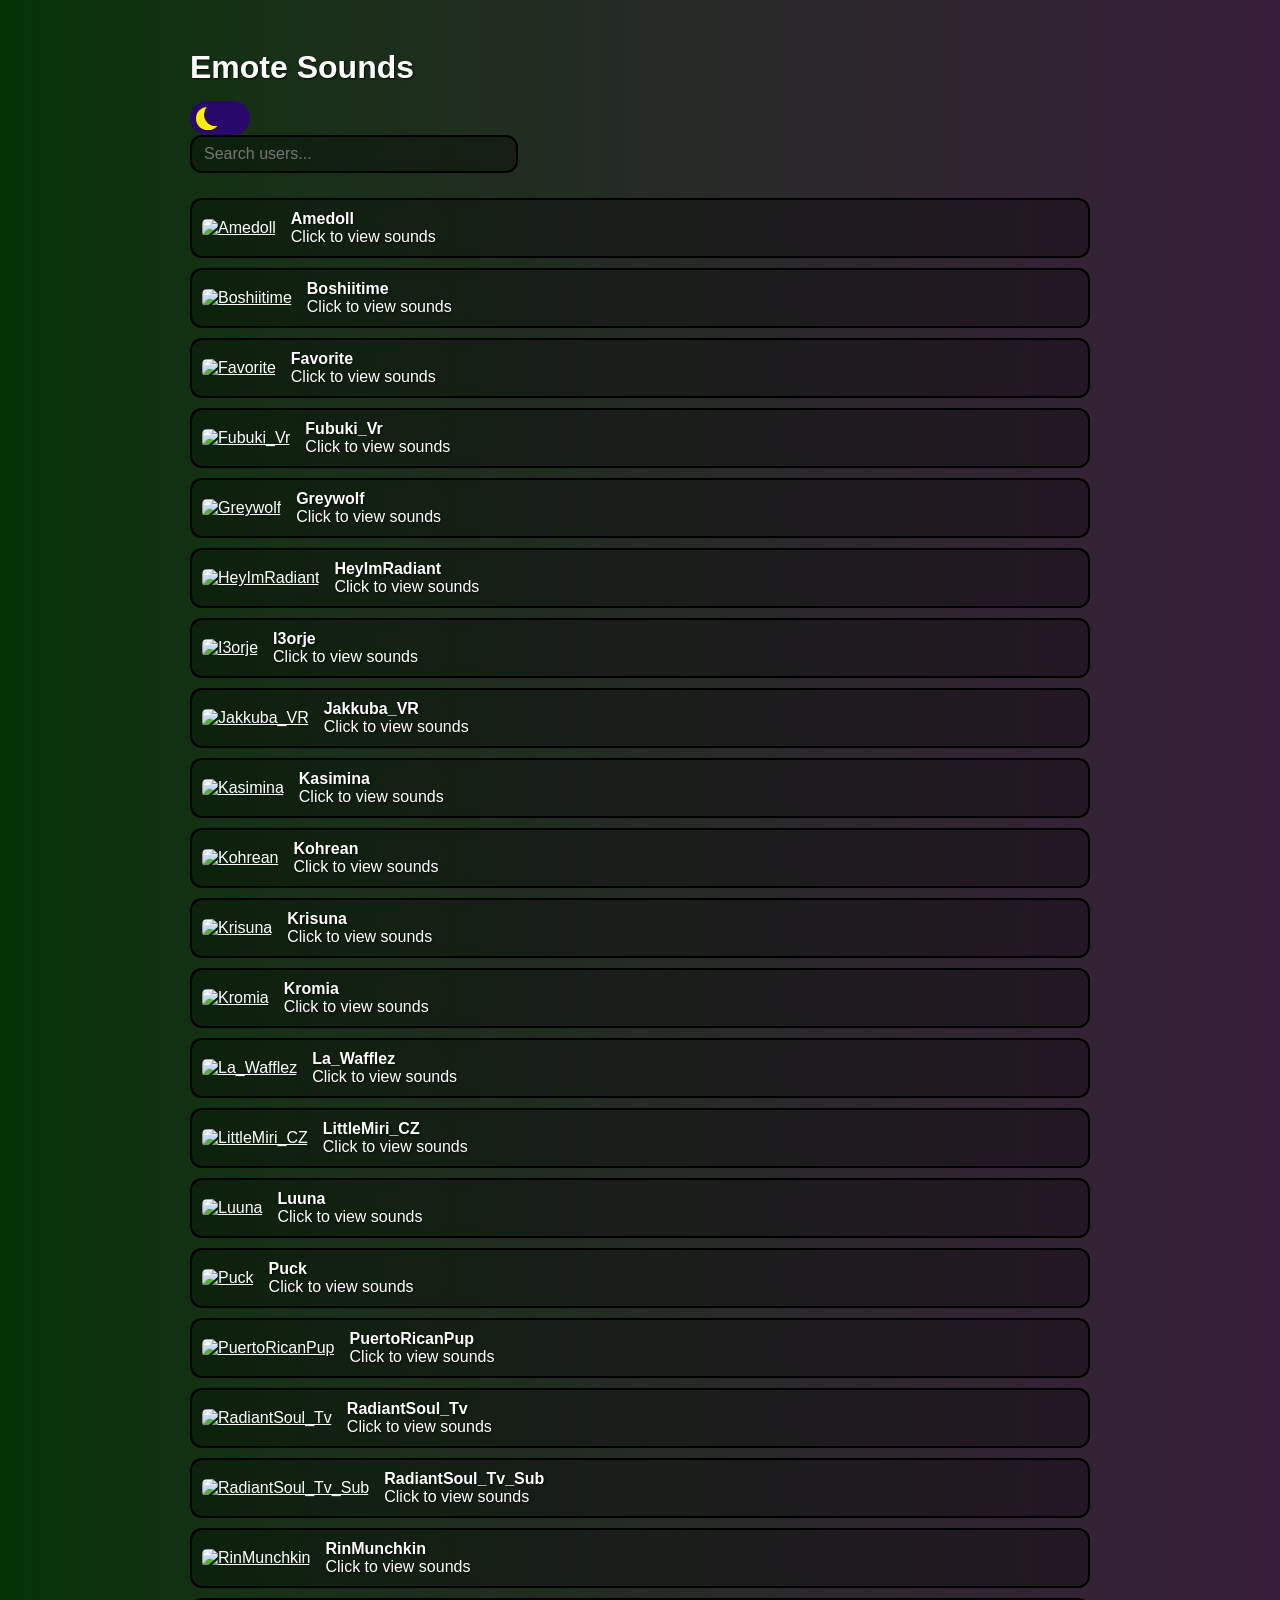
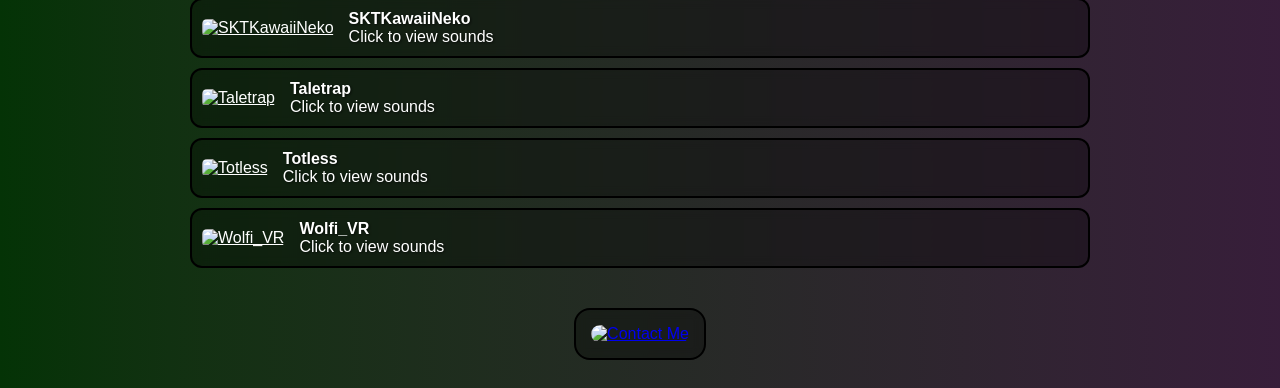
==== index.html @ f1cdc2d2 "updated to work with any kind of image links" ====
<!DOCTYPE html>
<html lang="en">
<head>
<meta charset="UTF-8">
<meta name="viewport" content="width=device-width, initial-scale=1.0">
<title>Twitch Sound List</title>

<!-- ================== STYLES ================== -->
<style>
/* ===== Body & Gradient Background ===== */
body {
    font-family: Arial, sans-serif;
    padding: 20px;
    background: linear-gradient(270deg in oklab, #4d480a, #120b49, #410d47, #043306);
    background-size: 400% 400%;
    animation: gradientBG 60s linear infinite alternate;
    transition: background 0.5s ease, color 0.5s ease;
    color: transparent;
}

@keyframes gradientBG {
    0% { background-position: 0% 50%; }
    50% { background-position: 100% 50%; }
    100% { background-position: 0% 50%; }
}

/* ===== Light Mode Body ===== */
body.lightmode {
    background: linear-gradient(270deg in oklab, #e2d522, #3b27f0, #cc26e2, #18d821);
    color: transparent;
}

/* ===== Container ===== */
.container {
    max-width: 900px;
    margin: 0 auto;
}
.container > h1 {
    color: #fff;
    text-shadow: 1px 1px 2px rgba(0,0,0,0.7);
    margin-bottom: 15px;
}
body.lightmode .container > h1 {
    color: #000;
    text-shadow: 1px 1px 2px rgba(255,255,255,0.5);
}

/* ===== Sound Item Cards (Frosted Glass) ===== */
.sound-item {
    display: flex;
    align-items: center;
    margin: 10px 0;
    padding: 10px;
    border: 2px solid #000;
    border-radius: 12px;
    background: rgba(0,0,0,0.3);
    backdrop-filter: blur(6px);
    transition: background 0.5s ease, border-color 0.5s ease, color 0.5s ease;
}
.sound-item img {
    width: 50px;
    height: 50px;
    object-fit: contain;
    margin-right: 15px;
    border-radius: 5px;
    background: transparent;
    cursor: pointer;
    transition: transform 0.2s ease;
}
.sound-item img:hover { transform: scale(1.2); }

.sound-item div {
    color: #fff;
    text-shadow: 1px 1px 3px rgba(0,0,0,0.7);
}

/* ===== Links ===== */
.sound-item a {
    color: #fff;
    text-decoration: underline;
}
body.lightmode .sound-item a { color: #000; }

/* ===== Light Mode Card Overrides ===== */
body.lightmode .sound-item {
    border: 5px solid #000;
    background: rgba(255,255,255,0.6);
}
body.lightmode .sound-item div {
    color: #000;
    text-shadow: 1px 1px 2px rgba(255,255,255,0.5);
}

/* ===== Contact Button Card ===== */
.contact-card {
    display: inline-block;
    padding: 15px;
    border-radius: 16px;
    border: 2px solid #000;
    background: rgba(0,0,0,0.3);
    backdrop-filter: blur(6px);
    transition: all 0.3s ease;
}
.contact-card:hover {
    box-shadow: 0 0 20px rgba(255,255,255,0.8);
    transform: scale(1.05);
}
body.lightmode .contact-card {
    background: rgba(255,255,255,0.6);
    border: 2px solid #000;
}
body.lightmode .contact-card:hover {
    box-shadow: 0 0 20px rgba(0,0,0,0.7);
}

/* ===== Toggle Switch (Dark/Light Mode) ===== */
.switch {
    font-size: 17px;
    position: relative;
    display: inline-block;
    width: 3.5em;
    height: 2em;
}
.switch input { opacity: 0; width: 0; height: 0; }

.slider {
    --background: #28096b;
    position: absolute;
    cursor: pointer;
    top: 0; left: 0; right: 0; bottom: 0;
    background-color: var(--background);
    transition: .5s;
    border-radius: 30px;
}
.slider:before {
    position: absolute;
    content: "";
    height: 1.4em;
    width: 1.4em;
    border-radius: 50%;
    left: 10%;
    bottom: 15%;
    box-shadow: inset 8px -4px 0px 0px #fff000;
    background: var(--background);
    transition: .5s;
}
input:checked + .slider {
    background-color: #522ba7;
}
input:checked + .slider:before {
    transform: translateX(100%);
    box-shadow: inset 15px -4px 0px 15px #fff000;
}

/* ===== Loading Spinner ===== */
.spinner, .spinner-overlay { display: none; }
.spinner { 
    width: 20px; height: 20px;
    border: 3px solid rgba(255,255,255,0.3);
    border-top-color: white;
    border-radius: 50%;
    animation: spin 0.8s linear infinite;
    margin-left: auto;
}
body.lightmode .spinner {
    border: 3px solid rgba(0,0,0,0.3);
    border-top-color: black;
}
@keyframes spin { to { transform: rotate(360deg); } }

/* ===== Custom Loader ===== */
    /* From Uiverse.io by aryamitra06 */ 
.loader {
  display: flex;
  justify-content: center;  /* center bars inside the loader div */
  align-items: center;
  height: 50px;             /* optional: adjusts vertical space inside card */
}
.bar {
  display: inline-block;
  width: 3px;
  height: 20px;
  background-color: rgba(255, 255, 255, 0.5);
  border-radius: 10px;
  animation: scale-up4 1s linear infinite;
}
.bar:nth-child(2) {
  height: 35px;
  margin: 0 5px;
  animation-delay: 0.25s;
}
.bar:nth-child(3) {
  animation-delay: 0.5s;
}
@keyframes scale-up4 {
  20% {
    background-color: #ffff;
    transform: scaleY(1.5);
  }
  40% {
    transform: scaleY(1);
  }
}

/* ===== Stop / Reverse Buttons ===== */
.stop-btn, .reverse-btn {
    padding: 6px 10px;
    border-radius: 8px;
    backdrop-filter: blur(6px);
    background: rgba(255,255,255,0.1);
    border: 1px solid #fff;
    color: #fff;
    cursor: pointer;
    font-size: 12px;
    transition: all 0.2s ease;
}
.stop-btn:hover, .reverse-btn:hover {
    background: rgba(255,255,255,0.25);
}
body.lightmode .stop-btn, body.lightmode .reverse-btn {
    background: rgba(0,0,0,0.1);
    border: 1px solid #000;
    color: #000;
}
body.lightmode .stop-btn:hover, body.lightmode .reverse-btn:hover {
    background: rgba(0,0,0,0.25);
}
</style>
</head>

<body>
<div class="container">
    <h1>Emote Sounds</h1>

    <!-- Dark/Light Mode Toggle -->
    <label class="switch" id="darkModeSwitch">
        <input type="checkbox">
        <span class="slider"></span>
    </label>

    <!-- Dynamic List Container -->
    <div id="list"></div>

    <!-- Contact Me Button -->
    <div style="text-align:center; margin-top:40px;">
        <a href="https://twitch.tv/windowsben" target="_blank" class="contact-card">
            <img src="https://files.catbox.moe/c65dyt.png" alt="Contact Me"
                 style="width:120px; height:auto; border-radius:12px; cursor:pointer;">
        </a>
    </div>
</div>

<!-- ================== JAVASCRIPT ================== -->
<script>
// ================== CONFIG ==================
const userFiles = {
    Amedoll: "lists/Amedoll.json",
    Boshiitime: "lists/BoshiiTime.json",
    Favorite: "lists/Favorite.json",
    Fubuki_Vr: "lists/Fubuki_Vr.json",
    Greywolf: "lists/Greywolf.json",
    HeyImRadiant: "lists/HeyImRadiant.json",
    I3orje: "lists/I3orje.json",
    Jakkuba_VR: "lists/Jakkuba_VR.json",
    Kasimina: "lists/Kasimina.json",
    Kohrean: "lists/Kohrean.json",
    Krisuna: "lists/Krisuna.json",
    Kromia: "lists/Kromia.json",
    La_Wafflez: "lists/La_Wafflez.json",
    LittleMiri_CZ: "lists/LittleMiri_CZ.json",
    Luuna: "lists/Luuna.json",
    Puck: "lists/Puck.json",
    PuertoRicanPup: "lists/PuertoRicanPup.json",
    RadiantSoul_Tv: "lists/RadiantSoul_Tv.json",
    RadiantSoul_Tv_Sub: "lists/RadiantSoul_Tv_SubSounds.json",
    RinMunchkin: "lists/RinMunchkin.json",
    SKTKawaiiNeko: "lists/SKTKawaiiNeko.json",
    Taletrap: "lists/Taletrap.json",
    Totless: "lists/Totless.json",
    Wolfi_VR: "lists/Wolfi_VR.json"
};

// ================== STATE ==================
let triggerImages = {}; // emote -> image/link
let avatars = {};       // username -> avatar
const audioCtx = new (window.AudioContext || window.webkitAudioContext)();

// ================== UTILITY FUNCTIONS ==================

// Fetch + decode audio buffer
async function fetchAndDecode(url) {
    const res = await fetch(url);
    const arrayBuffer = await res.arrayBuffer();
    return await audioCtx.decodeAudioData(arrayBuffer);
}

// Stop all playing sounds globally
function stopAllSounds() {
    if (!window.__GLOBAL_SOURCES__) return;
    window.__GLOBAL_SOURCES__.forEach(src => {
        try { src.stop(); } catch(e){}
        try { src.disconnect(); } catch(e){}
    });
    window.__GLOBAL_SOURCES__ = [];
}

// Pick a weighted random sound from array [{clip, chance, volume}]
function pickWeighted(subSounds) {
    const table = [];
    subSounds.forEach(s => {
        const pct = parseFloat(s.chance);
        if (!isNaN(pct) && pct > 0) table.push({ url: s.clip, weight: pct, vol: s.volume });
    });
    if (!table.length) return { url: subSounds[0].clip, perSoundVolume: subSounds[0].volume };
    const total = table.reduce((a,b)=>a+b.weight,0);
    let roll = Math.random() * total;
    for (const row of table) {
        if ((roll -= row.weight) <= 0) return { url: row.url, perSoundVolume: row.vol };
    }
    return table[table.length-1];
}

// Create reversed audio buffer
function createReversedBuffer(srcBuffer) {
    const numChannels = srcBuffer.numberOfChannels;
    const rev = audioCtx.createBuffer(numChannels, srcBuffer.length, srcBuffer.sampleRate);
    for (let c = 0; c < numChannels; c++) {
        const ch = srcBuffer.getChannelData(c);
        const revCh = rev.getChannelData(c);
        for (let i=0, L=ch.length; i<L; i++) revCh[i] = ch[L-1-i];
    }
    return rev;
}

// ================== 7TV EMOTE RESOLVER ==================
const emoteCache = new Map();

async function resolve7TVEmote(sevenTvUrl) {
    if (emoteCache.has(sevenTvUrl)) {
        return emoteCache.get(sevenTvUrl);
    }

    const match = sevenTvUrl.match(/emotes\/([a-zA-Z0-9]+)/);
    if (!match) return null;

    const emoteId = match[1];

    const res = await fetch(`https://7tv.io/v3/emotes/${emoteId}`);
    const data = await res.json();

    const resolved = {
        image: `https://cdn.7tv.app/emote/${data.id}/4x.webp`,
        link: sevenTvUrl,
        name: data.name
    };

    emoteCache.set(sevenTvUrl, resolved);
    return resolved;
}

function isImageUrl(url) {
    return typeof url === "string" && url.startsWith("http");
}



// ================== RESOURCE LOADING ==================
async function loadResources() {
    try {
        const resTriggers = await fetch("lists/internals/IconTriggers2.json");
        triggerImages = await resTriggers.json();
        const resAvatars = await fetch("lists/internals/avatars.json");
        avatars = await resAvatars.json();
    } catch(err) {
        console.error("Failed to load resources:", err);
        document.getElementById("list").innerHTML = "<p style='color:red;'>Failed to load resources.</p>";
    }
}

// ================== DISPLAY FUNCTIONS ==================

// Show main user list
function displayUserLists() {
    const container = document.getElementById("list");
    container.innerHTML = "";

    // Search input
    const searchInput = document.createElement("input");
    searchInput.type = "text";
    searchInput.placeholder = "Search users...";
    searchInput.style = `
        margin-bottom: 15px; padding: 8px 12px; width:300px; font-size:16px;
        border-radius:12px; border:2px solid #000; background:rgba(0,0,0,0.3);
        backdrop-filter:blur(6px); color:#fff; outline:none; transition:all 0.3s;
    `;
    searchInput.addEventListener("focus", ()=>searchInput.style.borderColor="#fff");
    searchInput.addEventListener("blur", ()=>searchInput.style.borderColor="#000");
    container.appendChild(searchInput);

    // Store divs for filtering
    const userDivs = [];

    // Create user cards
    Object.keys(userFiles).forEach(user => {
        const div = document.createElement("div");
        div.className = "sound-item";
        div.style.cursor = "pointer";

        // Twitch avatar
        const img = document.createElement("img");
        img.src = avatars[user] || "https://static.twitchcdn.net/assets/favicon-32-e29e246c157142c94346.png";
        img.alt = user;

        // Link to Twitch
        const link = document.createElement("a");
        link.href = `https://twitch.tv/${user}`;
        link.target="_blank";
        link.appendChild(img);
        div.appendChild(link);

        // Text label
        const text = document.createElement("div");
        text.innerHTML = `<strong>${user}</strong><br><span>Click to view sounds</span>`;
        div.appendChild(text);

        // Click loads list
        div.addEventListener("click", e => {
            if (e.target.closest('a')) return;
            loadList(user);
        });

        container.appendChild(div);
        userDivs.push({div, name: user.toLowerCase()});
    });

    // Search filtering
    searchInput.addEventListener("input", () => {
        const query = searchInput.value.toLowerCase();
        userDivs.forEach(obj => obj.div.style.display = obj.name.includes(query) ? "flex" : "none");
    });
}

// Load and display a specific user's sounds
async function loadList(user) {
    try {
        const res = await fetch(userFiles[user]);
        const data = await res.json();
        window.location.hash = user;

        const list = Array.isArray(data) ? data : Object.values(data).find(v=>Array.isArray(v)) || [];
        displaySoundList(list, user);
    } 
        catch(err) {
        console.error("Error loading list:", err);
        const container = document.getElementById("list");
        container.innerHTML = "";

        // Create back button even when loading fails
        const backButton = document.createElement("button");
        backButton.textContent = "⬅ Back";
        backButton.style = `
            padding:8px 12px; font-size:16px; color:#fff; border-radius:8px; border:2px solid #000;
            background:rgba(0,0,0,0.3); backdrop-filter:blur(6px); cursor:pointer;
        `;
        backButton.addEventListener("click", ()=> { window.location.hash=""; displayUserLists(); });
        container.appendChild(backButton);

        // Show error message
        const errorMsg = document.createElement("p");
        errorMsg.style.color = "red";
        errorMsg.textContent = "Failed to load list.";
        container.appendChild(errorMsg);
}

}

// Render sound list for a user
function displaySoundList(list, user) {
    const container = document.getElementById("list");
    container.innerHTML = "";

    // Header: Back + Search
    const headerWrapper = document.createElement("div");
    headerWrapper.style.display = "flex"; headerWrapper.style.gap="12px"; headerWrapper.style.marginBottom="15px";

    const backButton = document.createElement("button");
    backButton.textContent = "⬅ Back";
    backButton.style = `
        padding:8px 12px; font-size:16px; color:#fff; border-radius:8px; border:2px solid #000;
        background:rgba(0,0,0,0.3); backdrop-filter:blur(6px); cursor:pointer;
    `;
    backButton.addEventListener("click", ()=> { window.location.hash=""; displayUserLists(); });
    headerWrapper.appendChild(backButton);

    const searchInput = document.createElement("input");
    searchInput.type="text"; searchInput.placeholder="Search emotes...";
    searchInput.style = `
        padding:10px; width:300px; font-size:16px; border-radius:12px; border:2px solid #000;
        background:rgba(0,0,0,0.3); backdrop-filter:blur(6px); color:#fff; outline:none; transition:all 0.3s;
    `;
    searchInput.addEventListener("focus", ()=>searchInput.style.borderColor="#fff");
    searchInput.addEventListener("blur", ()=>searchInput.style.borderColor="#000");
    headerWrapper.appendChild(searchInput);

    container.appendChild(headerWrapper);

    if (!list.length) { container.innerHTML+="<p>No sounds found.</p>"; return; }

    const emoteDivs = []; // For search filtering

    list.forEach(async item => {
        if (!item.enabled || item.enabled!=="true") return;

        const div = document.createElement("div");
        div.className = "sound-item"; div.style.position="relative";

        // Custom loader wrapper
        const loader = document.createElement("div");
        loader.className = "loader";
        loader.style.display = "none";
        loader.style.position = "absolute";
        loader.style.top = "50%";
        loader.style.left = "50%";
        loader.style.transform = "translate(-50%, -50%)";
        loader.style.zIndex = "10";
        div.appendChild(loader);


        // Add bars
        ['','', ''].forEach(() => {
            const bar = document.createElement('span');
            bar.className = 'bar';
            loader.appendChild(bar);
        });


        div.style.display="flex"; div.style.alignItems="center"; div.style.gap="10px";

        let emoteData = null;
const triggerEntry = triggerImages[item.trigger_word];

if (typeof triggerEntry === "string") {

        // 7TV emote
        if (triggerEntry.includes("7tv.app/emotes")) {
            emoteData = await resolve7TVEmote(triggerEntry);
        }
        // Direct image URL (catbox, etc.)
        else if (isImageUrl(triggerEntry)) {
            emoteData = {
                image: triggerEntry,
                link: triggerEntry,
                name: item.trigger_word
            };
        }
    }
        // Fallback (no emote attached)
        if (!emoteData) {
            emoteData = {
                image: "https://files.catbox.moe/ab5icu.png",
                link: "#",
                name: item.trigger_word
            };
        }

        const emoteAnchor = document.createElement("a");
        emoteAnchor.href = emoteData.link;
        emoteAnchor.target = "_blank";

        const emoteImg = document.createElement("img");
        emoteImg.src = emoteData.image;
        emoteImg.alt = emoteData.name;

        emoteAnchor.appendChild(emoteImg);
        div.appendChild(emoteAnchor);



        // Text column
        const text = document.createElement("div"); text.style.flex="1";
        text.style.overflow="hidden";
        text.innerHTML = `<strong>${item.trigger_word}</strong><br><a href="${item.sound}" target="_blank">Sound Link</a>`;
        div.appendChild(text);

        // Controls container
        const controls = document.createElement("div");
        controls.style.display="flex"; controls.style.flexDirection="column"; controls.style.alignItems="flex-end"; controls.style.gap="6px"; controls.style.minWidth="120px";

        // Volume
        const volLabel = document.createElement("label"); volLabel.textContent="Vol"; volLabel.style.fontSize="12px";
        const volInput = document.createElement("input"); volInput.type="range"; volInput.min="0"; volInput.max="100";
        volInput.value = typeof item.volume==="number"?Math.round(item.volume*100):50;
        volInput.style.width="100px";
        const volWrapper = document.createElement("div"); volWrapper.style.display="flex"; volWrapper.style.flexDirection="column"; volWrapper.style.alignItems="flex-end";
        volWrapper.appendChild(volLabel); volWrapper.appendChild(volInput);

        // Pitch
        const pitchRow = document.createElement("div"); pitchRow.style.display="flex"; pitchRow.style.alignItems="center"; pitchRow.style.gap="6px";
        const pitchLabel = document.createElement("label"); pitchLabel.textContent="Speed"; pitchLabel.style.fontSize="12px";
        const pitchInput = document.createElement("input"); pitchInput.type="number"; pitchInput.min="50"; pitchInput.max="200"; pitchInput.value="100"; pitchInput.style.width="60px"; pitchInput.style.fontSize="12px";
        pitchRow.appendChild(pitchLabel); pitchRow.appendChild(pitchInput);

        // Reverse & Stop
        const reverseBtn = document.createElement("button"); reverseBtn.textContent="Reverse ▶"; reverseBtn.title="Play reversed"; reverseBtn.className="reverse-btn"; reverseBtn.style.padding="6px 8px"; reverseBtn.style.fontSize="12px"; reverseBtn.style.cursor="pointer";
        const stopBtn = document.createElement("button"); stopBtn.textContent="Stop All"; stopBtn.className="stop-btn";

        controls.appendChild(volWrapper); controls.appendChild(pitchRow); controls.appendChild(reverseBtn); controls.appendChild(stopBtn);
        div.appendChild(controls);

        // ================== AUDIO HANDLING ==================
        const bufferCache = new Map();
        const reversedCache = new Map();
        const activeSources = [];

        async function getBufferForUrl(url) {
            if (bufferCache.has(url)) return bufferCache.get(url);
            loader.style.display="flex";
            try {
                const decoded = await fetchAndDecode(url);
                bufferCache.set(url, decoded);
                loader.style.display="none";
                return decoded;
            } catch(err) { loader.style.display="none"; throw err; }
        }

        async function playRandomBuffer({reversed=false}={}) {
            try {
                let chosenUrl=null; let perSoundVolume=null;
                if (Array.isArray(item.sound)) {
                    if (item.sound.length>0 && typeof item.sound[0]==="object") {
                        const picked=pickWeighted(item.sound);
                        chosenUrl=picked.url; perSoundVolume=picked.perSoundVolume;
                    } else { chosenUrl=item.sound[Math.floor(Math.random()*item.sound.length)]; }
                } else { chosenUrl=item.sound; }

                const buf = await getBufferForUrl(chosenUrl);
                const bufferToPlay = reversed ? (reversedCache.has(chosenUrl)?reversedCache.get(chosenUrl):reversedCache.set(chosenUrl,createReversedBuffer(buf)).get(chosenUrl)) : buf;

                const src = audioCtx.createBufferSource(); src.buffer=bufferToPlay;

                activeSources.push(src);
                if (!window.__GLOBAL_SOURCES__) window.__GLOBAL_SOURCES__=[];
                window.__GLOBAL_SOURCES__.push(src);

                const gainNode = audioCtx.createGain();
                const finalGain = ((parseFloat(volInput.value)||50)/100)*(perSoundVolume!=null?perSoundVolume:1);
                gainNode.gain.value = finalGain;

                src.playbackRate.value = Math.max(0.01,(parseFloat(pitchInput.value)||100)/100);

                src.connect(gainNode).connect(audioCtx.destination);
                src.start(0);

                src.onended = ()=>{ try{ src.disconnect(); gainNode.disconnect(); }catch(e){}; activeSources.splice(activeSources.indexOf(src),1); };
                return src;
            } catch(err){ console.error("Playback error:", err); throw err; }
        }

        // Container click plays forward sound
        div.addEventListener("click", e=>{ if(e.target.closest('a')) return; playRandomBuffer({reversed:false}).catch(err=>console.error(err)); });
        reverseBtn.addEventListener("click", e=>{ e.stopPropagation(); playRandomBuffer({reversed:true}).catch(err=>console.error(err)); });
        stopBtn.addEventListener("click", e=>{ e.stopPropagation(); stopAllSounds(); });

        // Volume live update
        volInput.addEventListener("input", ()=>{}); // affects next play

        // Pitch Enter key handling
        pitchInput.addEventListener("keydown", ev=>{ if(ev.key==="Enter") ev.target.blur(); });

        container.appendChild(div);
        emoteDivs.push({div, trigger_word:item.trigger_word.toLowerCase()});
    });

    // Search filtering
    searchInput.addEventListener("input", ()=>{
        const query=searchInput.value.toLowerCase();
        emoteDivs.forEach(obj=>obj.div.style.display=obj.trigger_word.includes(query)?"flex":"none");
    });
}

// ================== HASH NAVIGATION ==================
window.addEventListener('hashchange', ()=>{
    const hashUser = window.location.hash.slice(1);
    if(hashUser && userFiles[hashUser]) loadList(hashUser);
    else displayUserLists();
});

// ================== DARK/LIGHT MODE TOGGLE ==================
const darkModeSwitch = document.getElementById("darkModeSwitch").querySelector("input");
darkModeSwitch.checked = document.body.classList.contains("lightmode");
darkModeSwitch.addEventListener("change", ()=>{ document.body.classList.toggle("lightmode", darkModeSwitch.checked); });

// ================== INIT ==================
window.addEventListener("DOMContentLoaded", async ()=>{
    await loadResources();
    const hashUser = window.location.hash.slice(1);
    if(hashUser && userFiles[hashUser]) loadList(hashUser);
    else displayUserLists();
});
</script>

</body>
</html>
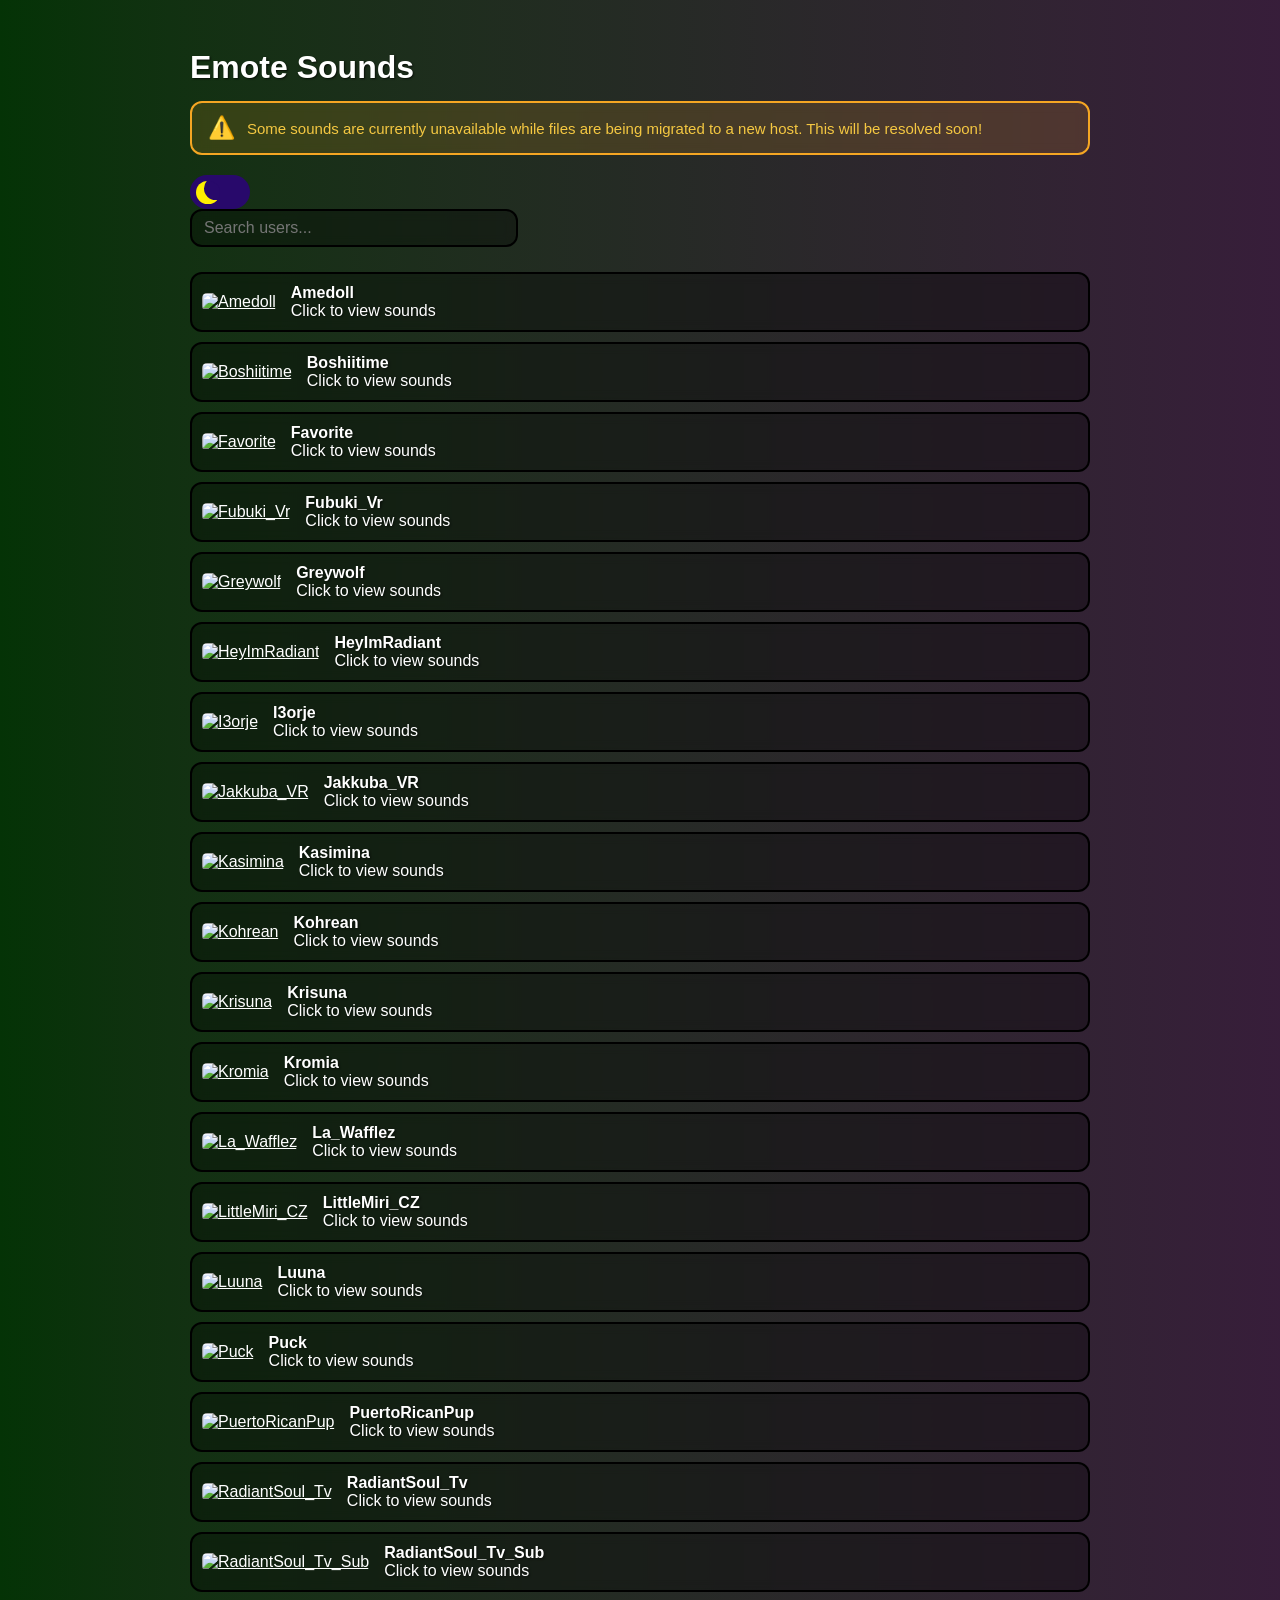
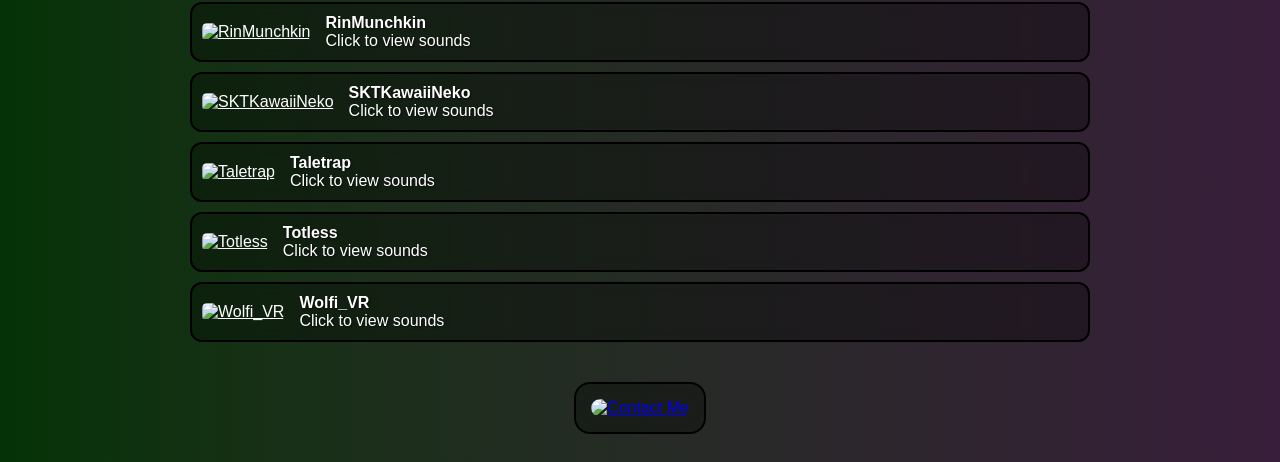
==== commit 03c80f5e: "erm checks" ====
--- a/index.html
+++ b/index.html
@@ -1,703 +1,41 @@
 <!DOCTYPE html>
 <html lang="en">
 <head>
-<meta charset="UTF-8">
-<meta name="viewport" content="width=device-width, initial-scale=1.0">
-<title>Twitch Sound List</title>
-
-<!-- ================== STYLES ================== -->
-<style>
-/* ===== Body & Gradient Background ===== */
-body {
-    font-family: Arial, sans-serif;
-    padding: 20px;
-    background: linear-gradient(270deg in oklab, #4d480a, #120b49, #410d47, #043306);
-    background-size: 400% 400%;
-    animation: gradientBG 60s linear infinite alternate;
-    transition: background 0.5s ease, color 0.5s ease;
-    color: transparent;
-}
-
-@keyframes gradientBG {
-    0% { background-position: 0% 50%; }
-    50% { background-position: 100% 50%; }
-    100% { background-position: 0% 50%; }
-}
-
-/* ===== Light Mode Body ===== */
-body.lightmode {
-    background: linear-gradient(270deg in oklab, #e2d522, #3b27f0, #cc26e2, #18d821);
-    color: transparent;
-}
-
-/* ===== Container ===== */
-.container {
-    max-width: 900px;
-    margin: 0 auto;
-}
-.container > h1 {
-    color: #fff;
-    text-shadow: 1px 1px 2px rgba(0,0,0,0.7);
-    margin-bottom: 15px;
-}
-body.lightmode .container > h1 {
-    color: #000;
-    text-shadow: 1px 1px 2px rgba(255,255,255,0.5);
-}
-
-/* ===== Sound Item Cards (Frosted Glass) ===== */
-.sound-item {
-    display: flex;
-    align-items: center;
-    margin: 10px 0;
-    padding: 10px;
-    border: 2px solid #000;
-    border-radius: 12px;
-    background: rgba(0,0,0,0.3);
-    backdrop-filter: blur(6px);
-    transition: background 0.5s ease, border-color 0.5s ease, color 0.5s ease;
-}
-.sound-item img {
-    width: 50px;
-    height: 50px;
-    object-fit: contain;
-    margin-right: 15px;
-    border-radius: 5px;
-    background: transparent;
-    cursor: pointer;
-    transition: transform 0.2s ease;
-}
-.sound-item img:hover { transform: scale(1.2); }
-
-.sound-item div {
-    color: #fff;
-    text-shadow: 1px 1px 3px rgba(0,0,0,0.7);
-}
-
-/* ===== Links ===== */
-.sound-item a {
-    color: #fff;
-    text-decoration: underline;
-}
-body.lightmode .sound-item a { color: #000; }
-
-/* ===== Light Mode Card Overrides ===== */
-body.lightmode .sound-item {
-    border: 5px solid #000;
-    background: rgba(255,255,255,0.6);
-}
-body.lightmode .sound-item div {
-    color: #000;
-    text-shadow: 1px 1px 2px rgba(255,255,255,0.5);
-}
-
-/* ===== Contact Button Card ===== */
-.contact-card {
-    display: inline-block;
-    padding: 15px;
-    border-radius: 16px;
-    border: 2px solid #000;
-    background: rgba(0,0,0,0.3);
-    backdrop-filter: blur(6px);
-    transition: all 0.3s ease;
-}
-.contact-card:hover {
-    box-shadow: 0 0 20px rgba(255,255,255,0.8);
-    transform: scale(1.05);
-}
-body.lightmode .contact-card {
-    background: rgba(255,255,255,0.6);
-    border: 2px solid #000;
-}
-body.lightmode .contact-card:hover {
-    box-shadow: 0 0 20px rgba(0,0,0,0.7);
-}
-
-/* ===== Toggle Switch (Dark/Light Mode) ===== */
-.switch {
-    font-size: 17px;
-    position: relative;
-    display: inline-block;
-    width: 3.5em;
-    height: 2em;
-}
-.switch input { opacity: 0; width: 0; height: 0; }
-
-.slider {
-    --background: #28096b;
-    position: absolute;
-    cursor: pointer;
-    top: 0; left: 0; right: 0; bottom: 0;
-    background-color: var(--background);
-    transition: .5s;
-    border-radius: 30px;
-}
-.slider:before {
-    position: absolute;
-    content: "";
-    height: 1.4em;
-    width: 1.4em;
-    border-radius: 50%;
-    left: 10%;
-    bottom: 15%;
-    box-shadow: inset 8px -4px 0px 0px #fff000;
-    background: var(--background);
-    transition: .5s;
-}
-input:checked + .slider {
-    background-color: #522ba7;
-}
-input:checked + .slider:before {
-    transform: translateX(100%);
-    box-shadow: inset 15px -4px 0px 15px #fff000;
-}
-
-/* ===== Loading Spinner ===== */
-.spinner, .spinner-overlay { display: none; }
-.spinner { 
-    width: 20px; height: 20px;
-    border: 3px solid rgba(255,255,255,0.3);
-    border-top-color: white;
-    border-radius: 50%;
-    animation: spin 0.8s linear infinite;
-    margin-left: auto;
-}
-body.lightmode .spinner {
-    border: 3px solid rgba(0,0,0,0.3);
-    border-top-color: black;
-}
-@keyframes spin { to { transform: rotate(360deg); } }
-
-/* ===== Custom Loader ===== */
-    /* From Uiverse.io by aryamitra06 */ 
-.loader {
-  display: flex;
-  justify-content: center;  /* center bars inside the loader div */
-  align-items: center;
-  height: 50px;             /* optional: adjusts vertical space inside card */
-}
-.bar {
-  display: inline-block;
-  width: 3px;
-  height: 20px;
-  background-color: rgba(255, 255, 255, 0.5);
-  border-radius: 10px;
-  animation: scale-up4 1s linear infinite;
-}
-.bar:nth-child(2) {
-  height: 35px;
-  margin: 0 5px;
-  animation-delay: 0.25s;
-}
-.bar:nth-child(3) {
-  animation-delay: 0.5s;
-}
-@keyframes scale-up4 {
-  20% {
-    background-color: #ffff;
-    transform: scaleY(1.5);
-  }
-  40% {
-    transform: scaleY(1);
-  }
-}
-
-/* ===== Stop / Reverse Buttons ===== */
-.stop-btn, .reverse-btn {
-    padding: 6px 10px;
-    border-radius: 8px;
-    backdrop-filter: blur(6px);
-    background: rgba(255,255,255,0.1);
-    border: 1px solid #fff;
-    color: #fff;
-    cursor: pointer;
-    font-size: 12px;
-    transition: all 0.2s ease;
-}
-.stop-btn:hover, .reverse-btn:hover {
-    background: rgba(255,255,255,0.25);
-}
-body.lightmode .stop-btn, body.lightmode .reverse-btn {
-    background: rgba(0,0,0,0.1);
-    border: 1px solid #000;
-    color: #000;
-}
-body.lightmode .stop-btn:hover, body.lightmode .reverse-btn:hover {
-    background: rgba(0,0,0,0.25);
-}
-</style>
+    <meta charset="UTF-8">
+    <meta name="viewport" content="width=device-width, initial-scale=1.0">
+    <title>Twitch Sound List</title>
+    <link rel="stylesheet" href="styles.css">
 </head>
 
 <body>
-<div class="container">
-    <h1>Emote Sounds</h1>
+    <div class="container">
+        <h1>Emote Sounds</h1>
 
-    <!-- Dark/Light Mode Toggle -->
-    <label class="switch" id="darkModeSwitch">
-        <input type="checkbox">
-        <span class="slider"></span>
-    </label>
+        <!-- Migration Warning Banner -->
+        <div class="warning-banner">
+            <span class="warning-icon">⚠️</span>
+            <span>Some sounds are currently unavailable while files are being migrated to a new host. This will be resolved soon!</span>
+        </div>
 
-    <!-- Dynamic List Container -->
-    <div id="list"></div>
+        <!-- Dark/Light Mode Toggle -->
+        <label class="switch" id="darkModeSwitch">
+            <input type="checkbox">
+            <span class="slider"></span>
+        </label>
 
-    <!-- Contact Me Button -->
-    <div style="text-align:center; margin-top:40px;">
-        <a href="https://twitch.tv/windowsben" target="_blank" class="contact-card">
-            <img src="https://files.catbox.moe/c65dyt.png" alt="Contact Me"
-                 style="width:120px; height:auto; border-radius:12px; cursor:pointer;">
-        </a>
+        <!-- Dynamic List Container -->
+        <div id="list"></div>
+
+        <!-- Contact Me Button -->
+        <div style="text-align:center; margin-top:40px;">
+            <a href="https://twitch.tv/windowsben" target="_blank" class="contact-card">
+                <!-- TODO: move this image to R2 -->
+                <img src="https://files.catbox.moe/c65dyt.png" alt="Contact Me"
+                     style="width:120px; height:auto; border-radius:12px; cursor:pointer;">
+            </a>
+        </div>
     </div>
-</div>
 
-<!-- ================== JAVASCRIPT ================== -->
-<script>
-// ================== CONFIG ==================
-const userFiles = {
-    Amedoll: "lists/Amedoll.json",
-    Boshiitime: "lists/BoshiiTime.json",
-    Favorite: "lists/Favorite.json",
-    Fubuki_Vr: "lists/Fubuki_Vr.json",
-    Greywolf: "lists/Greywolf.json",
-    HeyImRadiant: "lists/HeyImRadiant.json",
-    I3orje: "lists/I3orje.json",
-    Jakkuba_VR: "lists/Jakkuba_VR.json",
-    Kasimina: "lists/Kasimina.json",
-    Kohrean: "lists/Kohrean.json",
-    Krisuna: "lists/Krisuna.json",
-    Kromia: "lists/Kromia.json",
-    La_Wafflez: "lists/La_Wafflez.json",
-    LittleMiri_CZ: "lists/LittleMiri_CZ.json",
-    Luuna: "lists/Luuna.json",
-    Puck: "lists/Puck.json",
-    PuertoRicanPup: "lists/PuertoRicanPup.json",
-    RadiantSoul_Tv: "lists/RadiantSoul_Tv.json",
-    RadiantSoul_Tv_Sub: "lists/RadiantSoul_Tv_SubSounds.json",
-    RinMunchkin: "lists/RinMunchkin.json",
-    SKTKawaiiNeko: "lists/SKTKawaiiNeko.json",
-    Taletrap: "lists/Taletrap.json",
-    Totless: "lists/Totless.json",
-    Wolfi_VR: "lists/Wolfi_VR.json"
-};
-
-// ================== STATE ==================
-let triggerImages = {}; // emote -> image/link
-let avatars = {};       // username -> avatar
-const audioCtx = new (window.AudioContext || window.webkitAudioContext)();
-
-// ================== UTILITY FUNCTIONS ==================
-
-// Fetch + decode audio buffer
-async function fetchAndDecode(url) {
-    const res = await fetch(url);
-    const arrayBuffer = await res.arrayBuffer();
-    return await audioCtx.decodeAudioData(arrayBuffer);
-}
-
-// Stop all playing sounds globally
-function stopAllSounds() {
-    if (!window.__GLOBAL_SOURCES__) return;
-    window.__GLOBAL_SOURCES__.forEach(src => {
-        try { src.stop(); } catch(e){}
-        try { src.disconnect(); } catch(e){}
-    });
-    window.__GLOBAL_SOURCES__ = [];
-}
-
-// Pick a weighted random sound from array [{clip, chance, volume}]
-function pickWeighted(subSounds) {
-    const table = [];
-    subSounds.forEach(s => {
-        const pct = parseFloat(s.chance);
-        if (!isNaN(pct) && pct > 0) table.push({ url: s.clip, weight: pct, vol: s.volume });
-    });
-    if (!table.length) return { url: subSounds[0].clip, perSoundVolume: subSounds[0].volume };
-    const total = table.reduce((a,b)=>a+b.weight,0);
-    let roll = Math.random() * total;
-    for (const row of table) {
-        if ((roll -= row.weight) <= 0) return { url: row.url, perSoundVolume: row.vol };
-    }
-    return table[table.length-1];
-}
-
-// Create reversed audio buffer
-function createReversedBuffer(srcBuffer) {
-    const numChannels = srcBuffer.numberOfChannels;
-    const rev = audioCtx.createBuffer(numChannels, srcBuffer.length, srcBuffer.sampleRate);
-    for (let c = 0; c < numChannels; c++) {
-        const ch = srcBuffer.getChannelData(c);
-        const revCh = rev.getChannelData(c);
-        for (let i=0, L=ch.length; i<L; i++) revCh[i] = ch[L-1-i];
-    }
-    return rev;
-}
-
-// ================== 7TV EMOTE RESOLVER ==================
-const emoteCache = new Map();
-
-async function resolve7TVEmote(sevenTvUrl) {
-    if (emoteCache.has(sevenTvUrl)) {
-        return emoteCache.get(sevenTvUrl);
-    }
-
-    const match = sevenTvUrl.match(/emotes\/([a-zA-Z0-9]+)/);
-    if (!match) return null;
-
-    const emoteId = match[1];
-
-    const res = await fetch(`https://7tv.io/v3/emotes/${emoteId}`);
-    const data = await res.json();
-
-    const resolved = {
-        image: `https://cdn.7tv.app/emote/${data.id}/4x.webp`,
-        link: sevenTvUrl,
-        name: data.name
-    };
-
-    emoteCache.set(sevenTvUrl, resolved);
-    return resolved;
-}
-
-function isImageUrl(url) {
-    return typeof url === "string" && url.startsWith("http");
-}
-
-
-
-// ================== RESOURCE LOADING ==================
-async function loadResources() {
-    try {
-        const resTriggers = await fetch("lists/internals/IconTriggers2.json");
-        triggerImages = await resTriggers.json();
-        const resAvatars = await fetch("lists/internals/avatars.json");
-        avatars = await resAvatars.json();
-    } catch(err) {
-        console.error("Failed to load resources:", err);
-        document.getElementById("list").innerHTML = "<p style='color:red;'>Failed to load resources.</p>";
-    }
-}
-
-// ================== DISPLAY FUNCTIONS ==================
-
-// Show main user list
-function displayUserLists() {
-    const container = document.getElementById("list");
-    container.innerHTML = "";
-
-    // Search input
-    const searchInput = document.createElement("input");
-    searchInput.type = "text";
-    searchInput.placeholder = "Search users...";
-    searchInput.style = `
-        margin-bottom: 15px; padding: 8px 12px; width:300px; font-size:16px;
-        border-radius:12px; border:2px solid #000; background:rgba(0,0,0,0.3);
-        backdrop-filter:blur(6px); color:#fff; outline:none; transition:all 0.3s;
-    `;
-    searchInput.addEventListener("focus", ()=>searchInput.style.borderColor="#fff");
-    searchInput.addEventListener("blur", ()=>searchInput.style.borderColor="#000");
-    container.appendChild(searchInput);
-
-    // Store divs for filtering
-    const userDivs = [];
-
-    // Create user cards
-    Object.keys(userFiles).forEach(user => {
-        const div = document.createElement("div");
-        div.className = "sound-item";
-        div.style.cursor = "pointer";
-
-        // Twitch avatar
-        const img = document.createElement("img");
-        img.src = avatars[user] || "https://static.twitchcdn.net/assets/favicon-32-e29e246c157142c94346.png";
-        img.alt = user;
-
-        // Link to Twitch
-        const link = document.createElement("a");
-        link.href = `https://twitch.tv/${user}`;
-        link.target="_blank";
-        link.appendChild(img);
-        div.appendChild(link);
-
-        // Text label
-        const text = document.createElement("div");
-        text.innerHTML = `<strong>${user}</strong><br><span>Click to view sounds</span>`;
-        div.appendChild(text);
-
-        // Click loads list
-        div.addEventListener("click", e => {
-            if (e.target.closest('a')) return;
-            loadList(user);
-        });
-
-        container.appendChild(div);
-        userDivs.push({div, name: user.toLowerCase()});
-    });
-
-    // Search filtering
-    searchInput.addEventListener("input", () => {
-        const query = searchInput.value.toLowerCase();
-        userDivs.forEach(obj => obj.div.style.display = obj.name.includes(query) ? "flex" : "none");
-    });
-}
-
-// Load and display a specific user's sounds
-async function loadList(user) {
-    try {
-        const res = await fetch(userFiles[user]);
-        const data = await res.json();
-        window.location.hash = user;
-
-        const list = Array.isArray(data) ? data : Object.values(data).find(v=>Array.isArray(v)) || [];
-        displaySoundList(list, user);
-    } 
-        catch(err) {
-        console.error("Error loading list:", err);
-        const container = document.getElementById("list");
-        container.innerHTML = "";
-
-        // Create back button even when loading fails
-        const backButton = document.createElement("button");
-        backButton.textContent = "⬅ Back";
-        backButton.style = `
-            padding:8px 12px; font-size:16px; color:#fff; border-radius:8px; border:2px solid #000;
-            background:rgba(0,0,0,0.3); backdrop-filter:blur(6px); cursor:pointer;
-        `;
-        backButton.addEventListener("click", ()=> { window.location.hash=""; displayUserLists(); });
-        container.appendChild(backButton);
-
-        // Show error message
-        const errorMsg = document.createElement("p");
-        errorMsg.style.color = "red";
-        errorMsg.textContent = "Failed to load list.";
-        container.appendChild(errorMsg);
-}
-
-}
-
-// Render sound list for a user
-function displaySoundList(list, user) {
-    const container = document.getElementById("list");
-    container.innerHTML = "";
-
-    // Header: Back + Search
-    const headerWrapper = document.createElement("div");
-    headerWrapper.style.display = "flex"; headerWrapper.style.gap="12px"; headerWrapper.style.marginBottom="15px";
-
-    const backButton = document.createElement("button");
-    backButton.textContent = "⬅ Back";
-    backButton.style = `
-        padding:8px 12px; font-size:16px; color:#fff; border-radius:8px; border:2px solid #000;
-        background:rgba(0,0,0,0.3); backdrop-filter:blur(6px); cursor:pointer;
-    `;
-    backButton.addEventListener("click", ()=> { window.location.hash=""; displayUserLists(); });
-    headerWrapper.appendChild(backButton);
-
-    const searchInput = document.createElement("input");
-    searchInput.type="text"; searchInput.placeholder="Search emotes...";
-    searchInput.style = `
-        padding:10px; width:300px; font-size:16px; border-radius:12px; border:2px solid #000;
-        background:rgba(0,0,0,0.3); backdrop-filter:blur(6px); color:#fff; outline:none; transition:all 0.3s;
-    `;
-    searchInput.addEventListener("focus", ()=>searchInput.style.borderColor="#fff");
-    searchInput.addEventListener("blur", ()=>searchInput.style.borderColor="#000");
-    headerWrapper.appendChild(searchInput);
-
-    container.appendChild(headerWrapper);
-
-    if (!list.length) { container.innerHTML+="<p>No sounds found.</p>"; return; }
-
-    const emoteDivs = []; // For search filtering
-
-    list.forEach(async item => {
-        if (!item.enabled || item.enabled!=="true") return;
-
-        const div = document.createElement("div");
-        div.className = "sound-item"; div.style.position="relative";
-
-        // Custom loader wrapper
-        const loader = document.createElement("div");
-        loader.className = "loader";
-        loader.style.display = "none";
-        loader.style.position = "absolute";
-        loader.style.top = "50%";
-        loader.style.left = "50%";
-        loader.style.transform = "translate(-50%, -50%)";
-        loader.style.zIndex = "10";
-        div.appendChild(loader);
-
-
-        // Add bars
-        ['','', ''].forEach(() => {
-            const bar = document.createElement('span');
-            bar.className = 'bar';
-            loader.appendChild(bar);
-        });
-
-
-        div.style.display="flex"; div.style.alignItems="center"; div.style.gap="10px";
-
-        let emoteData = null;
-const triggerEntry = triggerImages[item.trigger_word];
-
-if (typeof triggerEntry === "string") {
-
-        // 7TV emote
-        if (triggerEntry.includes("7tv.app/emotes")) {
-            emoteData = await resolve7TVEmote(triggerEntry);
-        }
-        // Direct image URL (catbox, etc.)
-        else if (isImageUrl(triggerEntry)) {
-            emoteData = {
-                image: triggerEntry,
-                link: triggerEntry,
-                name: item.trigger_word
-            };
-        }
-    }
-        // Fallback (no emote attached)
-        if (!emoteData) {
-            emoteData = {
-                image: "https://files.catbox.moe/ab5icu.png",
-                link: "#",
-                name: item.trigger_word
-            };
-        }
-
-        const emoteAnchor = document.createElement("a");
-        emoteAnchor.href = emoteData.link;
-        emoteAnchor.target = "_blank";
-
-        const emoteImg = document.createElement("img");
-        emoteImg.src = emoteData.image;
-        emoteImg.alt = emoteData.name;
-
-        emoteAnchor.appendChild(emoteImg);
-        div.appendChild(emoteAnchor);
-
-
-
-        // Text column
-        const text = document.createElement("div"); text.style.flex="1";
-        text.style.overflow="hidden";
-        text.innerHTML = `<strong>${item.trigger_word}</strong><br><a href="${item.sound}" target="_blank">Sound Link</a>`;
-        div.appendChild(text);
-
-        // Controls container
-        const controls = document.createElement("div");
-        controls.style.display="flex"; controls.style.flexDirection="column"; controls.style.alignItems="flex-end"; controls.style.gap="6px"; controls.style.minWidth="120px";
-
-        // Volume
-        const volLabel = document.createElement("label"); volLabel.textContent="Vol"; volLabel.style.fontSize="12px";
-        const volInput = document.createElement("input"); volInput.type="range"; volInput.min="0"; volInput.max="100";
-        volInput.value = typeof item.volume==="number"?Math.round(item.volume*100):50;
-        volInput.style.width="100px";
-        const volWrapper = document.createElement("div"); volWrapper.style.display="flex"; volWrapper.style.flexDirection="column"; volWrapper.style.alignItems="flex-end";
-        volWrapper.appendChild(volLabel); volWrapper.appendChild(volInput);
-
-        // Pitch
-        const pitchRow = document.createElement("div"); pitchRow.style.display="flex"; pitchRow.style.alignItems="center"; pitchRow.style.gap="6px";
-        const pitchLabel = document.createElement("label"); pitchLabel.textContent="Speed"; pitchLabel.style.fontSize="12px";
-        const pitchInput = document.createElement("input"); pitchInput.type="number"; pitchInput.min="50"; pitchInput.max="200"; pitchInput.value="100"; pitchInput.style.width="60px"; pitchInput.style.fontSize="12px";
-        pitchRow.appendChild(pitchLabel); pitchRow.appendChild(pitchInput);
-
-        // Reverse & Stop
-        const reverseBtn = document.createElement("button"); reverseBtn.textContent="Reverse ▶"; reverseBtn.title="Play reversed"; reverseBtn.className="reverse-btn"; reverseBtn.style.padding="6px 8px"; reverseBtn.style.fontSize="12px"; reverseBtn.style.cursor="pointer";
-        const stopBtn = document.createElement("button"); stopBtn.textContent="Stop All"; stopBtn.className="stop-btn";
-
-        controls.appendChild(volWrapper); controls.appendChild(pitchRow); controls.appendChild(reverseBtn); controls.appendChild(stopBtn);
-        div.appendChild(controls);
-
-        // ================== AUDIO HANDLING ==================
-        const bufferCache = new Map();
-        const reversedCache = new Map();
-        const activeSources = [];
-
-        async function getBufferForUrl(url) {
-            if (bufferCache.has(url)) return bufferCache.get(url);
-            loader.style.display="flex";
-            try {
-                const decoded = await fetchAndDecode(url);
-                bufferCache.set(url, decoded);
-                loader.style.display="none";
-                return decoded;
-            } catch(err) { loader.style.display="none"; throw err; }
-        }
-
-        async function playRandomBuffer({reversed=false}={}) {
-            try {
-                let chosenUrl=null; let perSoundVolume=null;
-                if (Array.isArray(item.sound)) {
-                    if (item.sound.length>0 && typeof item.sound[0]==="object") {
-                        const picked=pickWeighted(item.sound);
-                        chosenUrl=picked.url; perSoundVolume=picked.perSoundVolume;
-                    } else { chosenUrl=item.sound[Math.floor(Math.random()*item.sound.length)]; }
-                } else { chosenUrl=item.sound; }
-
-                const buf = await getBufferForUrl(chosenUrl);
-                const bufferToPlay = reversed ? (reversedCache.has(chosenUrl)?reversedCache.get(chosenUrl):reversedCache.set(chosenUrl,createReversedBuffer(buf)).get(chosenUrl)) : buf;
-
-                const src = audioCtx.createBufferSource(); src.buffer=bufferToPlay;
-
-                activeSources.push(src);
-                if (!window.__GLOBAL_SOURCES__) window.__GLOBAL_SOURCES__=[];
-                window.__GLOBAL_SOURCES__.push(src);
-
-                const gainNode = audioCtx.createGain();
-                const finalGain = ((parseFloat(volInput.value)||50)/100)*(perSoundVolume!=null?perSoundVolume:1);
-                gainNode.gain.value = finalGain;
-
-                src.playbackRate.value = Math.max(0.01,(parseFloat(pitchInput.value)||100)/100);
-
-                src.connect(gainNode).connect(audioCtx.destination);
-                src.start(0);
-
-                src.onended = ()=>{ try{ src.disconnect(); gainNode.disconnect(); }catch(e){}; activeSources.splice(activeSources.indexOf(src),1); };
-                return src;
-            } catch(err){ console.error("Playback error:", err); throw err; }
-        }
-
-        // Container click plays forward sound
-        div.addEventListener("click", e=>{ if(e.target.closest('a')) return; playRandomBuffer({reversed:false}).catch(err=>console.error(err)); });
-        reverseBtn.addEventListener("click", e=>{ e.stopPropagation(); playRandomBuffer({reversed:true}).catch(err=>console.error(err)); });
-        stopBtn.addEventListener("click", e=>{ e.stopPropagation(); stopAllSounds(); });
-
-        // Volume live update
-        volInput.addEventListener("input", ()=>{}); // affects next play
-
-        // Pitch Enter key handling
-        pitchInput.addEventListener("keydown", ev=>{ if(ev.key==="Enter") ev.target.blur(); });
-
-        container.appendChild(div);
-        emoteDivs.push({div, trigger_word:item.trigger_word.toLowerCase()});
-    });
-
-    // Search filtering
-    searchInput.addEventListener("input", ()=>{
-        const query=searchInput.value.toLowerCase();
-        emoteDivs.forEach(obj=>obj.div.style.display=obj.trigger_word.includes(query)?"flex":"none");
-    });
-}
-
-// ================== HASH NAVIGATION ==================
-window.addEventListener('hashchange', ()=>{
-    const hashUser = window.location.hash.slice(1);
-    if(hashUser && userFiles[hashUser]) loadList(hashUser);
-    else displayUserLists();
-});
-
-// ================== DARK/LIGHT MODE TOGGLE ==================
-const darkModeSwitch = document.getElementById("darkModeSwitch").querySelector("input");
-darkModeSwitch.checked = document.body.classList.contains("lightmode");
-darkModeSwitch.addEventListener("change", ()=>{ document.body.classList.toggle("lightmode", darkModeSwitch.checked); });
-
-// ================== INIT ==================
-window.addEventListener("DOMContentLoaded", async ()=>{
-    await loadResources();
-    const hashUser = window.location.hash.slice(1);
-    if(hashUser && userFiles[hashUser]) loadList(hashUser);
-    else displayUserLists();
-});
-</script>
-
+    <script src="app.js"></script>
 </body>
-</html>
+</html>
--- a/styles.css
+++ b/styles.css
@@ -0,0 +1,371 @@
+/* ===== Body & Gradient Background ===== */
+body {
+    font-family: Arial, sans-serif;
+    padding: 20px;
+    background: linear-gradient(270deg in oklab, #4d480a, #120b49, #410d47, #043306);
+    background-size: 400% 400%;
+    animation: gradientBG 60s linear infinite alternate;
+    transition: background 0.5s ease, color 0.5s ease;
+    color: transparent;
+}
+
+@keyframes gradientBG {
+    0%   { background-position: 0% 50%; }
+    50%  { background-position: 100% 50%; }
+    100% { background-position: 0% 50%; }
+}
+
+/* ===== Light Mode Body ===== */
+body.lightmode {
+    background: linear-gradient(270deg in oklab, #e2d522, #3b27f0, #cc26e2, #18d821);
+    color: transparent;
+}
+
+/* ===== Container ===== */
+.container {
+    max-width: 900px;
+    margin: 0 auto;
+}
+.container > h1 {
+    color: #fff;
+    text-shadow: 1px 1px 2px rgba(0,0,0,0.7);
+    margin-bottom: 15px;
+}
+body.lightmode .container > h1 {
+    color: #000;
+    text-shadow: 1px 1px 2px rgba(255,255,255,0.5);
+}
+
+/* ===== Loading Message (point 10) ===== */
+.loading-msg {
+    color: #fff;
+    font-size: 16px;
+    opacity: 0.7;
+}
+body.lightmode .loading-msg {
+    color: #000;
+}
+
+/* ===== Sound Item Cards (Frosted Glass) ===== */
+.sound-item {
+    display: flex;
+    align-items: center;
+    margin: 10px 0;
+    padding: 10px;
+    border: 2px solid #000;
+    border-radius: 12px;
+    background: rgba(0,0,0,0.3);
+    backdrop-filter: blur(6px);
+    transition: background 0.5s ease, border-color 0.3s ease, color 0.5s ease, box-shadow 0.3s ease;
+}
+.sound-item img {
+    width: 50px;
+    height: 50px;
+    object-fit: contain;
+    margin-right: 15px;
+    border-radius: 5px;
+    background: transparent;
+    cursor: pointer;
+    transition: transform 0.2s ease;
+}
+.sound-item img:hover { transform: scale(1.2); }
+
+.sound-item div {
+    color: #fff;
+    text-shadow: 1px 1px 3px rgba(0,0,0,0.7);
+}
+
+/* ===== Playing State (point 7) ===== */
+.sound-item.playing {
+    border-color: #a06fff;
+    animation: playingPulse 1.2s ease-in-out infinite;
+}
+body.lightmode .sound-item.playing {
+    border-color: #3c00c8;
+    animation: playingPulsLight 1.2s ease-in-out infinite;
+}
+@keyframes playingPulse {
+    0%, 100% { box-shadow: 0 0 12px 3px rgba(130, 80, 255, 0.6); }
+    50%       { box-shadow: 0 0 24px 8px rgba(130, 80, 255, 0.9); }
+}
+@keyframes playingPulsLight {
+    0%, 100% { box-shadow: 0 0 12px 3px rgba(60, 0, 200, 0.4); }
+    50%       { box-shadow: 0 0 24px 8px rgba(60, 0, 200, 0.7); }
+}
+
+/* ===== Error Flash (point 4) ===== */
+.sound-item.sound-error {
+    animation: errorFlash 0.8s ease forwards !important;
+}
+@keyframes errorFlash {
+    0%   { border-color: #ff4444; box-shadow: 0 0 14px rgba(255, 68, 68, 0.9); }
+    100% { border-color: #000;    box-shadow: none; }
+}
+
+/* ===== Links ===== */
+.sound-item a {
+    color: #fff;
+    text-decoration: underline;
+}
+body.lightmode .sound-item a { color: #000; }
+
+/* ===== Light Mode Card Overrides ===== */
+body.lightmode .sound-item {
+    border: 5px solid #000;
+    background: rgba(255,255,255,0.6);
+}
+body.lightmode .sound-item div {
+    color: #000;
+    text-shadow: 1px 1px 2px rgba(255,255,255,0.5);
+}
+
+/* ===== Contact Button Card ===== */
+.contact-card {
+    display: inline-block;
+    padding: 15px;
+    border-radius: 16px;
+    border: 2px solid #000;
+    background: rgba(0,0,0,0.3);
+    backdrop-filter: blur(6px);
+    transition: all 0.3s ease;
+}
+.contact-card:hover {
+    box-shadow: 0 0 20px rgba(255,255,255,0.8);
+    transform: scale(1.05);
+}
+body.lightmode .contact-card {
+    background: rgba(255,255,255,0.6);
+    border: 2px solid #000;
+}
+body.lightmode .contact-card:hover {
+    box-shadow: 0 0 20px rgba(0,0,0,0.7);
+}
+
+/* ===== Toggle Switch (Dark/Light Mode) ===== */
+.switch {
+    font-size: 17px;
+    position: relative;
+    display: inline-block;
+    width: 3.5em;
+    height: 2em;
+}
+.switch input { opacity: 0; width: 0; height: 0; }
+
+.slider {
+    --background: #28096b;
+    position: absolute;
+    cursor: pointer;
+    top: 0; left: 0; right: 0; bottom: 0;
+    background-color: var(--background);
+    transition: .5s;
+    border-radius: 30px;
+}
+.slider:before {
+    position: absolute;
+    content: "";
+    height: 1.4em;
+    width: 1.4em;
+    border-radius: 50%;
+    left: 10%;
+    bottom: 15%;
+    box-shadow: inset 8px -4px 0px 0px #fff000;
+    background: var(--background);
+    transition: .5s;
+}
+input:checked + .slider {
+    background-color: #522ba7;
+}
+input:checked + .slider:before {
+    transform: translateX(100%);
+    box-shadow: inset 15px -4px 0px 15px #fff000;
+}
+
+/* ===== Custom Loader (from Uiverse.io by aryamitra06) ===== */
+.loader {
+    display: flex;
+    justify-content: center;
+    align-items: center;
+    height: 50px;
+}
+.bar {
+    display: inline-block;
+    width: 3px;
+    height: 20px;
+    background-color: rgba(255, 255, 255, 0.5);
+    border-radius: 10px;
+    animation: scale-up4 1s linear infinite;
+}
+.bar:nth-child(2) {
+    height: 35px;
+    margin: 0 5px;
+    animation-delay: 0.25s;
+}
+.bar:nth-child(3) {
+    animation-delay: 0.5s;
+}
+@keyframes scale-up4 {
+    20% {
+        background-color: #ffff;
+        transform: scaleY(1.5);
+    }
+    40% {
+        transform: scaleY(1);
+    }
+}
+
+/* ===== Stop / Reverse Buttons ===== */
+.stop-btn, .reverse-btn {
+    padding: 6px 10px;
+    border-radius: 8px;
+    backdrop-filter: blur(6px);
+    background: rgba(255,255,255,0.1);
+    border: 1px solid #fff;
+    color: #fff;
+    cursor: pointer;
+    font-size: 12px;
+    transition: all 0.2s ease;
+}
+.stop-btn:hover, .reverse-btn:hover {
+    background: rgba(255,255,255,0.25);
+}
+body.lightmode .stop-btn, body.lightmode .reverse-btn {
+    background: rgba(0,0,0,0.1);
+    border: 1px solid #000;
+    color: #000;
+}
+body.lightmode .stop-btn:hover, body.lightmode .reverse-btn:hover {
+    background: rgba(0,0,0,0.25);
+}
+
+/* ===== Search Input (points 5 & 6) ===== */
+.search-input {
+    padding: 8px 12px;
+    font-size: 16px;
+    border-radius: 12px;
+    border: 2px solid #000;
+    background: rgba(0,0,0,0.3);
+    backdrop-filter: blur(6px);
+    color: #fff;
+    outline: none;
+    transition: border-color 0.3s;
+    width: 300px;
+}
+.search-input:focus {
+    border-color: #fff;
+}
+body.lightmode .search-input {
+    background: rgba(255,255,255,0.5);
+    color: #000;
+    border-color: #000;
+}
+body.lightmode .search-input:focus {
+    border-color: #333;
+}
+.search-input.user-search {
+    margin-bottom: 15px;
+}
+
+/* ===== Back Button (point 5) ===== */
+.back-btn {
+    padding: 8px 12px;
+    font-size: 16px;
+    color: #fff;
+    border-radius: 8px;
+    border: 2px solid #000;
+    background: rgba(0,0,0,0.3);
+    backdrop-filter: blur(6px);
+    cursor: pointer;
+    transition: background 0.2s ease;
+}
+.back-btn:hover {
+    background: rgba(255,255,255,0.15);
+}
+body.lightmode .back-btn {
+    color: #000;
+    background: rgba(255,255,255,0.5);
+}
+body.lightmode .back-btn:hover {
+    background: rgba(0,0,0,0.1);
+}
+
+/* ===== Header Wrapper (point 5) ===== */
+.header-wrapper {
+    display: flex;
+    gap: 12px;
+    margin-bottom: 15px;
+    align-items: center;
+}
+
+/* ===== Sound Text Column (point 5) ===== */
+.sound-text {
+    flex: 1;
+    overflow: hidden;
+}
+
+/* ===== Sound Controls Panel (point 5) ===== */
+.sound-controls {
+    display: flex;
+    flex-direction: column;
+    align-items: flex-end;
+    gap: 6px;
+    min-width: 120px;
+}
+
+/* ===== Volume Wrapper (point 5) ===== */
+.vol-wrapper {
+    display: flex;
+    flex-direction: column;
+    align-items: flex-end;
+}
+.vol-wrapper label,
+.pitch-row label {
+    font-size: 12px;
+    color: #fff;
+}
+body.lightmode .vol-wrapper label,
+body.lightmode .pitch-row label {
+    color: #000;
+}
+.vol-wrapper input[type="range"] {
+    width: 100px;
+}
+
+/* ===== Pitch / Speed Row (point 5) ===== */
+.pitch-row {
+    display: flex;
+    align-items: center;
+    gap: 6px;
+}
+.pitch-row input[type="number"] {
+    width: 60px;
+    font-size: 12px;
+}
+
+/* ===== Migration Warning Banner ===== */
+.warning-banner {
+    display: flex;
+    align-items: center;
+    gap: 12px;
+    margin-bottom: 20px;
+    padding: 12px 16px;
+    border-radius: 12px;
+    border: 2px solid #f5a623;
+    background: rgba(245, 166, 35, 0.15);
+    backdrop-filter: blur(6px);
+    color: #f5c842;
+    font-size: 15px;
+    animation: warningPulse 2.5s ease-in-out infinite;
+}
+body.lightmode .warning-banner {
+    background: rgba(245, 166, 35, 0.25);
+    color: #7a4f00;
+    border-color: #c47f00;
+}
+.warning-icon {
+    font-size: 22px;
+    flex-shrink: 0;
+}
+@keyframes warningPulse {
+    0%, 100% { border-color: #f5a623; box-shadow: 0 0 6px rgba(245, 166, 35, 0.3); }
+    50%       { border-color: #f5c842; box-shadow: 0 0 16px rgba(245, 200, 66, 0.6); }
+}
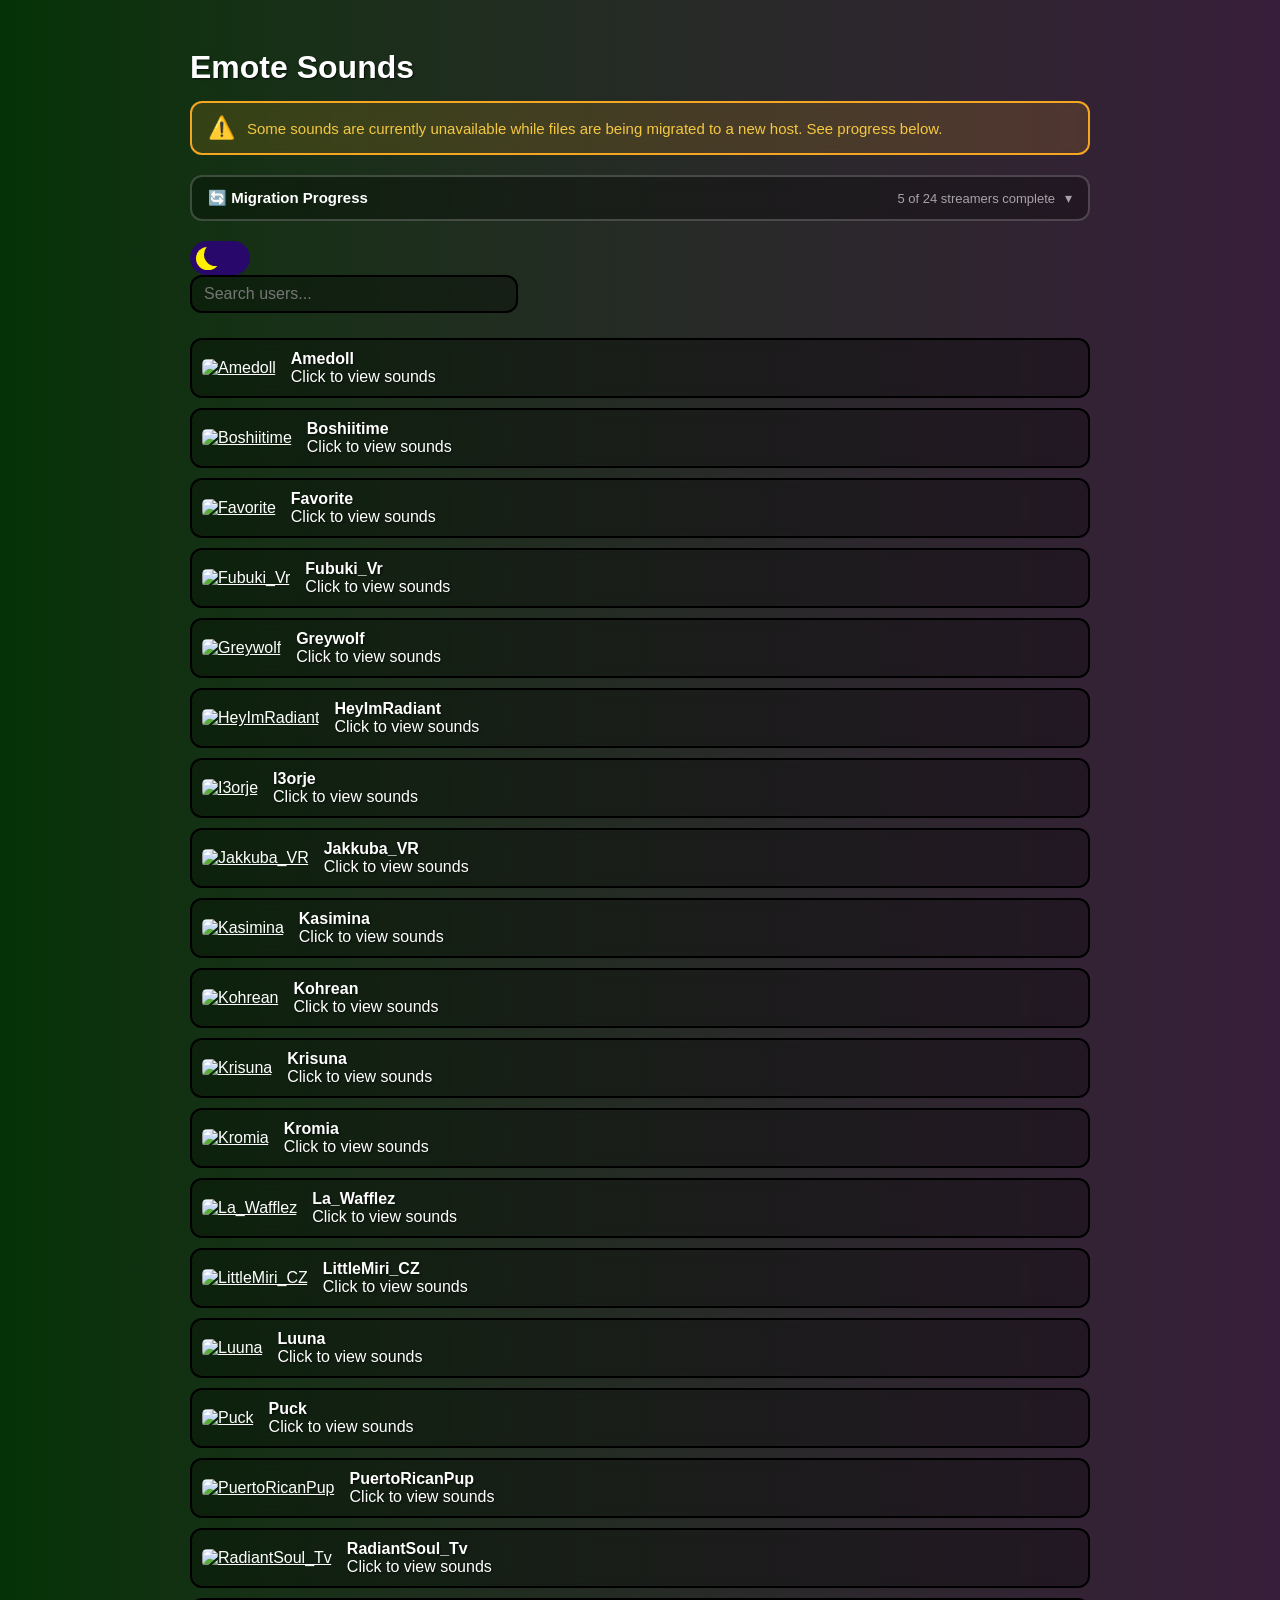
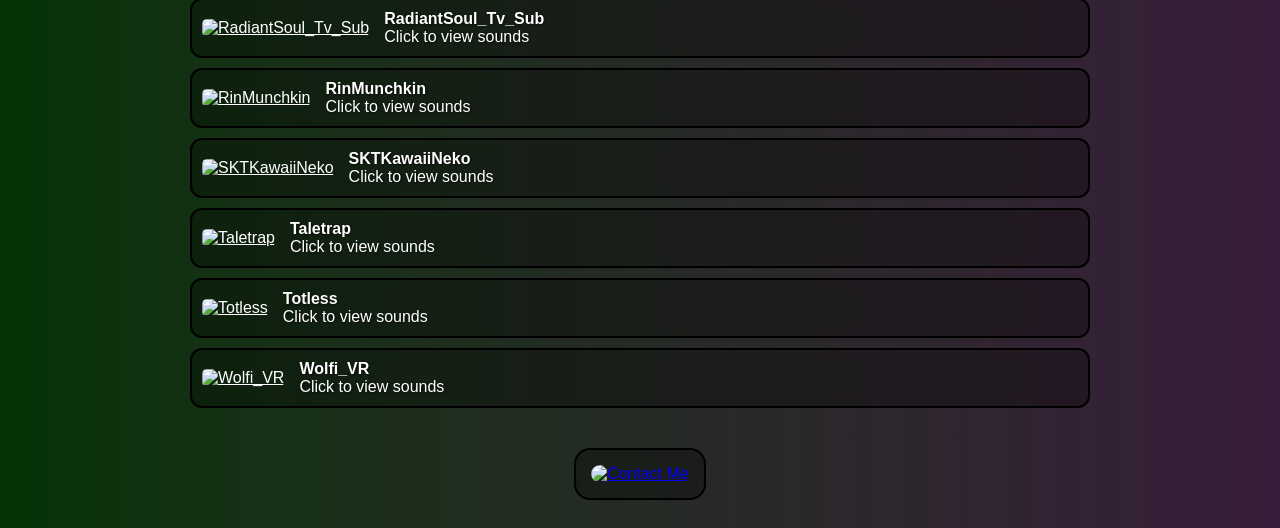
==== commit b1fb72b0: "Started big migration." ====
--- a/index.html
+++ b/index.html
@@ -14,8 +14,43 @@
         <!-- Migration Warning Banner -->
         <div class="warning-banner">
             <span class="warning-icon">⚠️</span>
-            <span>Some sounds are currently unavailable while files are being migrated to a new host. This will be resolved soon!</span>
+            <span>Some sounds are currently unavailable while files are being migrated to a new host. See progress below.</span>
         </div>
+
+        <!-- Migration Progress Panel -->
+        <details class="migration-panel">
+            <summary>
+                <span class="migration-title">🔄 Migration Progress</span>
+                <span class="migration-count">5 of 24 streamers complete</span>
+                <span class="migration-arrow">▾</span>
+            </summary>
+            <div class="migration-grid">
+                <div class="migration-row"><span class="streamer-label">Jakkuba VR</span><div class="bar-wrap"><div class="bar-fill done" style="width:100%"></div></div><span class="pct-label">100%</span></div>
+                <div class="migration-row"><span class="streamer-label">Kohrean</span><div class="bar-wrap"><div class="bar-fill done" style="width:100%"></div></div><span class="pct-label">100%</span></div>
+                <div class="migration-row"><span class="streamer-label">Krisuna</span><div class="bar-wrap"><div class="bar-fill done" style="width:100%"></div></div><span class="pct-label">100%</span></div>
+                <div class="migration-row"><span class="streamer-label">Kromia</span><div class="bar-wrap"><div class="bar-fill done" style="width:100%"></div></div><span class="pct-label">100%</span></div>
+                <div class="migration-row"><span class="streamer-label">SKTKawaiiNeko</span><div class="bar-wrap"><div class="bar-fill done" style="width:100%"></div></div><span class="pct-label">100%</span></div>
+                <div class="migration-row"><span class="streamer-label">HeyImRadiant</span><div class="bar-wrap"><div class="bar-fill good" style="width:86%"></div></div><span class="pct-label">86%</span></div>
+                <div class="migration-row"><span class="streamer-label">BoshiiTime</span><div class="bar-wrap"><div class="bar-fill good" style="width:85%"></div></div><span class="pct-label">85%</span></div>
+                <div class="migration-row"><span class="streamer-label">Luuna</span><div class="bar-wrap"><div class="bar-fill good" style="width:83%"></div></div><span class="pct-label">83%</span></div>
+                <div class="migration-row"><span class="streamer-label">Totless</span><div class="bar-wrap"><div class="bar-fill good" style="width:82%"></div></div><span class="pct-label">82%</span></div>
+                <div class="migration-row"><span class="streamer-label">Fubuki VR</span><div class="bar-wrap"><div class="bar-fill good" style="width:79%"></div></div><span class="pct-label">79%</span></div>
+                <div class="migration-row"><span class="streamer-label">RinMunchkin</span><div class="bar-wrap"><div class="bar-fill good" style="width:79%"></div></div><span class="pct-label">79%</span></div>
+                <div class="migration-row"><span class="streamer-label">La Wafflez</span><div class="bar-wrap"><div class="bar-fill good" style="width:75%"></div></div><span class="pct-label">75%</span></div>
+                <div class="migration-row"><span class="streamer-label">Taletrap</span><div class="bar-wrap"><div class="bar-fill mid" style="width:63%"></div></div><span class="pct-label">63%</span></div>
+                <div class="migration-row"><span class="streamer-label">Favorite</span><div class="bar-wrap"><div class="bar-fill mid" style="width:62%"></div></div><span class="pct-label">62%</span></div>
+                <div class="migration-row"><span class="streamer-label">Kasimina</span><div class="bar-wrap"><div class="bar-fill mid" style="width:60%"></div></div><span class="pct-label">60%</span></div>
+                <div class="migration-row"><span class="streamer-label">PuertoRicanPup</span><div class="bar-wrap"><div class="bar-fill mid" style="width:54%"></div></div><span class="pct-label">54%</span></div>
+                <div class="migration-row"><span class="streamer-label">Wolfi VR</span><div class="bar-wrap"><div class="bar-fill mid" style="width:52%"></div></div><span class="pct-label">52%</span></div>
+                <div class="migration-row"><span class="streamer-label">Greywolf</span><div class="bar-wrap"><div class="bar-fill mid" style="width:48%"></div></div><span class="pct-label">48%</span></div>
+                <div class="migration-row"><span class="streamer-label">Amedoll</span><div class="bar-wrap"><div class="bar-fill low" style="width:39%"></div></div><span class="pct-label">39%</span></div>
+                <div class="migration-row"><span class="streamer-label">I3orje</span><div class="bar-wrap"><div class="bar-fill low" style="width:33%"></div></div><span class="pct-label">33%</span></div>
+                <div class="migration-row"><span class="streamer-label">Puck</span><div class="bar-wrap"><div class="bar-fill low" style="width:30%"></div></div><span class="pct-label">30%</span></div>
+                <div class="migration-row"><span class="streamer-label">RadiantSoul TV</span><div class="bar-wrap"><div class="bar-fill bad" style="width:3%"></div></div><span class="pct-label">3%</span></div>
+                <div class="migration-row"><span class="streamer-label">LittleMiri CZ</span><div class="bar-wrap"><div class="bar-fill bad" style="width:1%"></div></div><span class="pct-label">1%</span></div>
+                <div class="migration-row"><span class="streamer-label">RadiantSoul Sub</span><div class="bar-wrap"><div class="bar-fill bad" style="width:0%"></div></div><span class="pct-label">0%</span></div>
+            </div>
+        </details>
 
         <!-- Dark/Light Mode Toggle -->
         <label class="switch" id="darkModeSwitch">
--- a/styles.css
+++ b/styles.css
@@ -368,4 +368,110 @@
 @keyframes warningPulse {
     0%, 100% { border-color: #f5a623; box-shadow: 0 0 6px rgba(245, 166, 35, 0.3); }
     50%       { border-color: #f5c842; box-shadow: 0 0 16px rgba(245, 200, 66, 0.6); }
-}+}
+
+/* ===== Migration Progress Panel ===== */
+.migration-panel {
+    margin-bottom: 20px;
+    border-radius: 12px;
+    border: 2px solid rgba(255, 255, 255, 0.2);
+    background: rgba(0, 0, 0, 0.3);
+    backdrop-filter: blur(6px);
+    overflow: hidden;
+}
+body.lightmode .migration-panel {
+    border-color: rgba(0, 0, 0, 0.2);
+    background: rgba(255, 255, 255, 0.35);
+}
+
+.migration-panel summary {
+    list-style: none;
+    display: flex;
+    align-items: center;
+    gap: 10px;
+    padding: 12px 16px;
+    cursor: pointer;
+    user-select: none;
+    transition: background 0.2s ease;
+}
+.migration-panel summary::-webkit-details-marker { display: none; }
+.migration-panel summary:hover { background: rgba(255, 255, 255, 0.07); }
+body.lightmode .migration-panel summary:hover { background: rgba(0, 0, 0, 0.05); }
+.migration-panel[open] summary {
+    border-bottom: 1px solid rgba(255, 255, 255, 0.12);
+}
+body.lightmode .migration-panel[open] summary {
+    border-bottom-color: rgba(0, 0, 0, 0.1);
+}
+
+.migration-title {
+    font-size: 15px;
+    font-weight: bold;
+    color: #fff;
+    flex: 1;
+}
+body.lightmode .migration-title { color: #000; }
+
+.migration-count {
+    font-size: 13px;
+    color: rgba(255, 255, 255, 0.6);
+}
+body.lightmode .migration-count { color: rgba(0, 0, 0, 0.55); }
+
+.migration-arrow {
+    font-size: 14px;
+    color: rgba(255, 255, 255, 0.6);
+    display: inline-block;
+    transition: transform 0.25s ease;
+}
+body.lightmode .migration-arrow { color: rgba(0, 0, 0, 0.55); }
+.migration-panel[open] .migration-arrow { transform: rotate(180deg); }
+
+.migration-grid {
+    padding: 10px 16px 16px;
+    display: flex;
+    flex-direction: column;
+    gap: 7px;
+}
+
+.migration-row {
+    display: grid;
+    grid-template-columns: 140px 1fr 44px;
+    align-items: center;
+    gap: 10px;
+}
+
+.streamer-label {
+    font-size: 13px;
+    color: rgba(255, 255, 255, 0.85);
+    white-space: nowrap;
+    overflow: hidden;
+    text-overflow: ellipsis;
+}
+body.lightmode .streamer-label { color: rgba(0, 0, 0, 0.8); }
+
+.bar-wrap {
+    height: 10px;
+    background: rgba(255, 255, 255, 0.12);
+    border-radius: 6px;
+    overflow: hidden;
+}
+body.lightmode .bar-wrap { background: rgba(0, 0, 0, 0.12); }
+
+.bar-fill {
+    height: 100%;
+    border-radius: 6px;
+}
+.bar-fill.done { background: #4caf50; }
+.bar-fill.good { background: #8bc34a; }
+.bar-fill.mid  { background: #ffc107; }
+.bar-fill.low  { background: #ff9800; }
+.bar-fill.bad  { background: #f44336; }
+
+.pct-label {
+    font-size: 12px;
+    color: rgba(255, 255, 255, 0.65);
+    text-align: right;
+    font-variant-numeric: tabular-nums;
+}
+body.lightmode .pct-label { color: rgba(0, 0, 0, 0.55); }
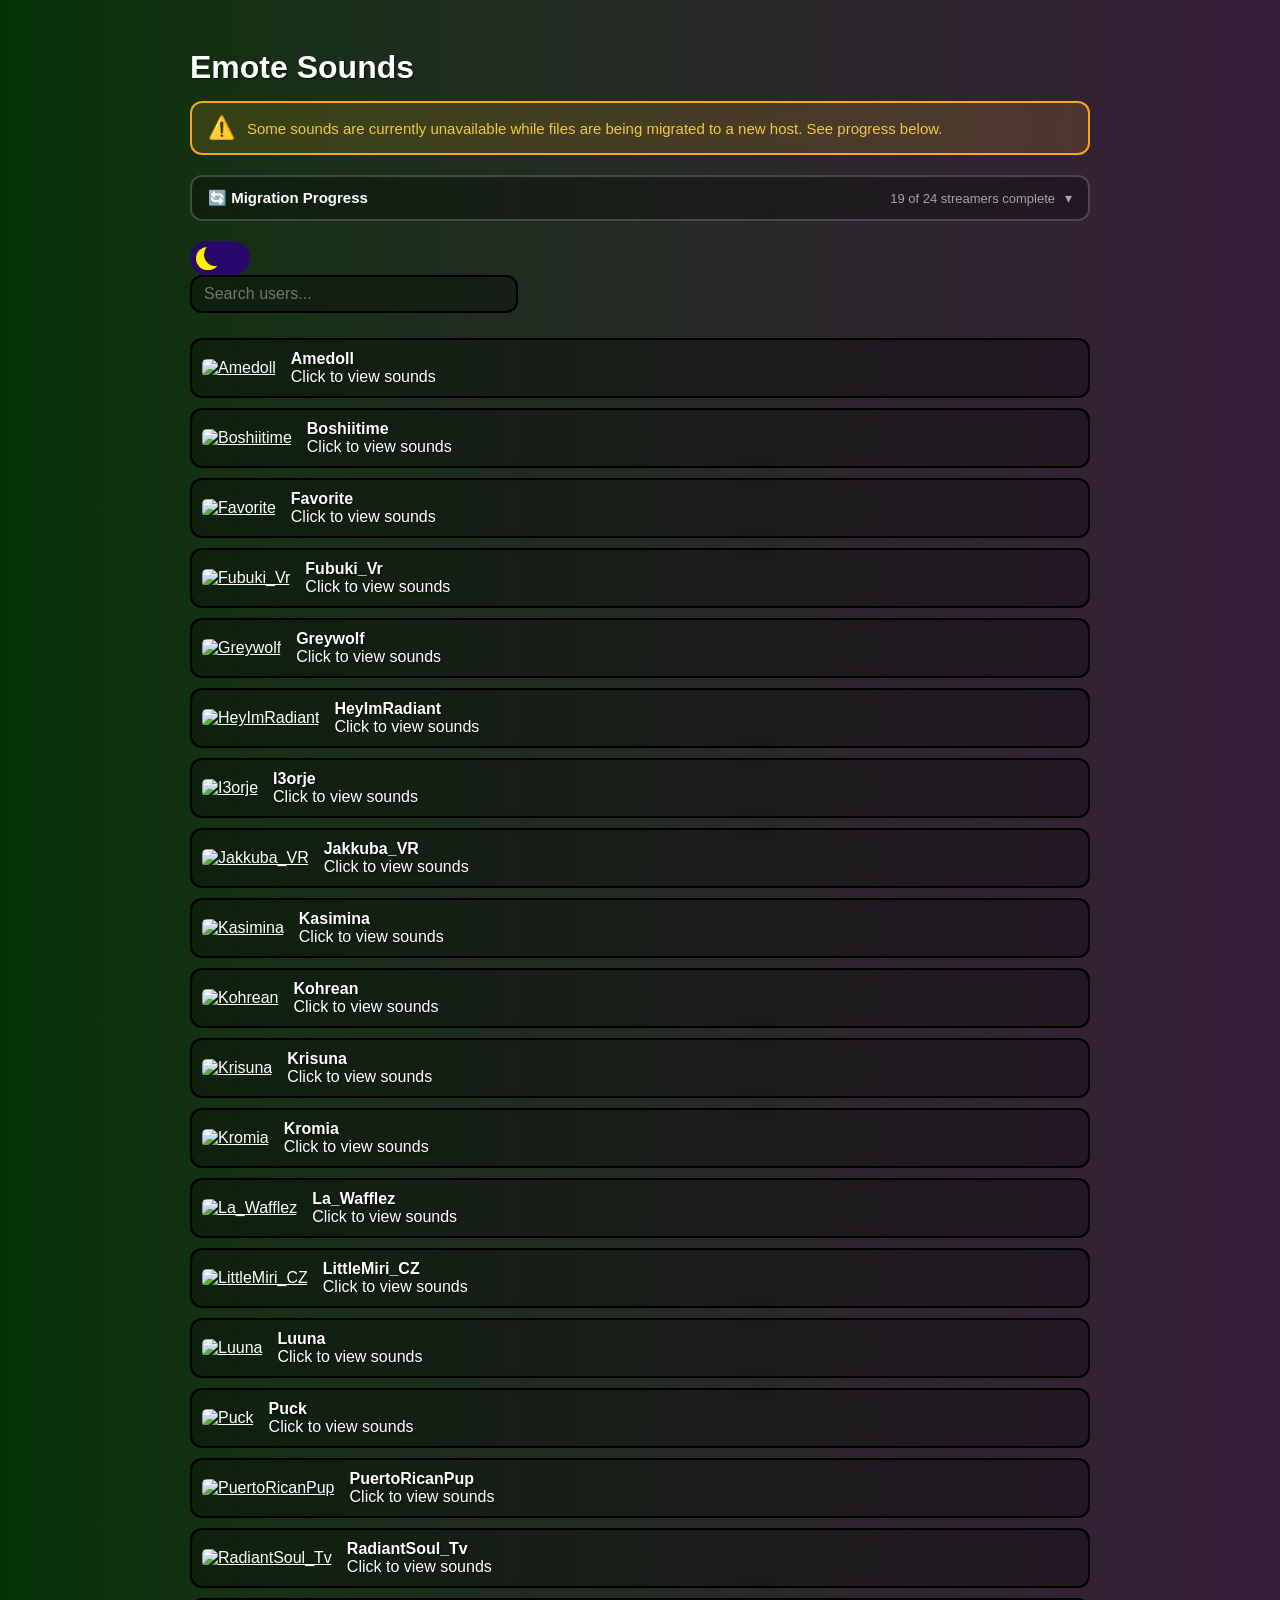
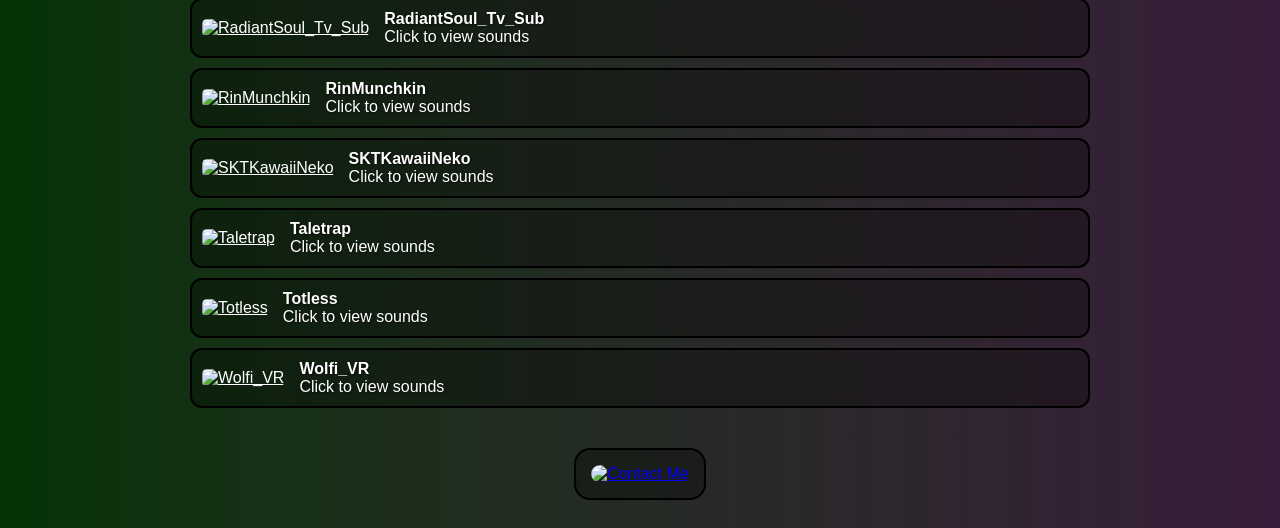
==== commit 2ac8a125: "further migration" ====
--- a/index.html
+++ b/index.html
@@ -21,7 +21,7 @@
         <details class="migration-panel">
             <summary>
                 <span class="migration-title">🔄 Migration Progress</span>
-                <span class="migration-count">5 of 24 streamers complete</span>
+                <span class="migration-count">19 of 24 streamers complete</span>
                 <span class="migration-arrow">▾</span>
             </summary>
             <div class="migration-grid">
@@ -30,22 +30,22 @@
                 <div class="migration-row"><span class="streamer-label">Krisuna</span><div class="bar-wrap"><div class="bar-fill done" style="width:100%"></div></div><span class="pct-label">100%</span></div>
                 <div class="migration-row"><span class="streamer-label">Kromia</span><div class="bar-wrap"><div class="bar-fill done" style="width:100%"></div></div><span class="pct-label">100%</span></div>
                 <div class="migration-row"><span class="streamer-label">SKTKawaiiNeko</span><div class="bar-wrap"><div class="bar-fill done" style="width:100%"></div></div><span class="pct-label">100%</span></div>
-                <div class="migration-row"><span class="streamer-label">HeyImRadiant</span><div class="bar-wrap"><div class="bar-fill good" style="width:86%"></div></div><span class="pct-label">86%</span></div>
-                <div class="migration-row"><span class="streamer-label">BoshiiTime</span><div class="bar-wrap"><div class="bar-fill good" style="width:85%"></div></div><span class="pct-label">85%</span></div>
-                <div class="migration-row"><span class="streamer-label">Luuna</span><div class="bar-wrap"><div class="bar-fill good" style="width:83%"></div></div><span class="pct-label">83%</span></div>
-                <div class="migration-row"><span class="streamer-label">Totless</span><div class="bar-wrap"><div class="bar-fill good" style="width:82%"></div></div><span class="pct-label">82%</span></div>
-                <div class="migration-row"><span class="streamer-label">Fubuki VR</span><div class="bar-wrap"><div class="bar-fill good" style="width:79%"></div></div><span class="pct-label">79%</span></div>
-                <div class="migration-row"><span class="streamer-label">RinMunchkin</span><div class="bar-wrap"><div class="bar-fill good" style="width:79%"></div></div><span class="pct-label">79%</span></div>
-                <div class="migration-row"><span class="streamer-label">La Wafflez</span><div class="bar-wrap"><div class="bar-fill good" style="width:75%"></div></div><span class="pct-label">75%</span></div>
-                <div class="migration-row"><span class="streamer-label">Taletrap</span><div class="bar-wrap"><div class="bar-fill mid" style="width:63%"></div></div><span class="pct-label">63%</span></div>
-                <div class="migration-row"><span class="streamer-label">Favorite</span><div class="bar-wrap"><div class="bar-fill mid" style="width:62%"></div></div><span class="pct-label">62%</span></div>
-                <div class="migration-row"><span class="streamer-label">Kasimina</span><div class="bar-wrap"><div class="bar-fill mid" style="width:60%"></div></div><span class="pct-label">60%</span></div>
-                <div class="migration-row"><span class="streamer-label">PuertoRicanPup</span><div class="bar-wrap"><div class="bar-fill mid" style="width:54%"></div></div><span class="pct-label">54%</span></div>
-                <div class="migration-row"><span class="streamer-label">Wolfi VR</span><div class="bar-wrap"><div class="bar-fill mid" style="width:52%"></div></div><span class="pct-label">52%</span></div>
-                <div class="migration-row"><span class="streamer-label">Greywolf</span><div class="bar-wrap"><div class="bar-fill mid" style="width:48%"></div></div><span class="pct-label">48%</span></div>
-                <div class="migration-row"><span class="streamer-label">Amedoll</span><div class="bar-wrap"><div class="bar-fill low" style="width:39%"></div></div><span class="pct-label">39%</span></div>
-                <div class="migration-row"><span class="streamer-label">I3orje</span><div class="bar-wrap"><div class="bar-fill low" style="width:33%"></div></div><span class="pct-label">33%</span></div>
-                <div class="migration-row"><span class="streamer-label">Puck</span><div class="bar-wrap"><div class="bar-fill low" style="width:30%"></div></div><span class="pct-label">30%</span></div>
+                <div class="migration-row"><span class="streamer-label">HeyImRadiant</span><div class="bar-wrap"><div class="bar-fill done" style="width:100%"></div></div><span class="pct-label">100%</span></div>
+                <div class="migration-row"><span class="streamer-label">BoshiiTime</span><div class="bar-wrap"><div class="bar-fill done" style="width:100%"></div></div><span class="pct-label">100%</span></div>
+                <div class="migration-row"><span class="streamer-label">Luuna</span><div class="bar-wrap"><div class="bar-fill done" style="width:100%"></div></div><span class="pct-label">100%</span></div>
+                <div class="migration-row"><span class="streamer-label">Totless</span><div class="bar-wrap"><div class="bar-fill done" style="width:100%"></div></div><span class="pct-label">100%</span></div>
+                <div class="migration-row"><span class="streamer-label">Fubuki VR</span><div class="bar-wrap"><div class="bar-fill done" style="width:100%"></div></div><span class="pct-label">100%</span></div>
+                <div class="migration-row"><span class="streamer-label">RinMunchkin</span><div class="bar-wrap"><div class="bar-fill done" style="width:100%"></div></div><span class="pct-label">100%</span></div>
+                <div class="migration-row"><span class="streamer-label">La Wafflez</span><div class="bar-wrap"><div class="bar-fill done" style="width:100%"></div></div><span class="pct-label">100%</span></div>
+                <div class="migration-row"><span class="streamer-label">Taletrap</span><div class="bar-wrap"><div class="bar-fill done" style="width:100%"></div></div><span class="pct-label">100%</span></div>
+                <div class="migration-row"><span class="streamer-label">Favorite</span><div class="bar-wrap"><div class="bar-fill done" style="width:100%"></div></div><span class="pct-label">100%</span></div>
+                <div class="migration-row"><span class="streamer-label">Kasimina</span><div class="bar-wrap"><div class="bar-fill done" style="width:100%"></div></div><span class="pct-label">100%</span></div>
+                <div class="migration-row"><span class="streamer-label">PuertoRicanPup</span><div class="bar-wrap"><div class="bar-fill good" style="width:84%"></div></div><span class="pct-label">84%</span></div>
+                <div class="migration-row"><span class="streamer-label">Wolfi VR</span><div class="bar-wrap"><div class="bar-fill done" style="width:100%"></div></div><span class="pct-label">100%</span></div>
+                <div class="migration-row"><span class="streamer-label">Greywolf</span><div class="bar-wrap"><div class="bar-fill good" style="width:97%"></div></div><span class="pct-label">97%</span></div>
+                <div class="migration-row"><span class="streamer-label">Amedoll</span><div class="bar-wrap"><div class="bar-fill done" style="width:100%"></div></div><span class="pct-label">100%</span></div>
+                <div class="migration-row"><span class="streamer-label">I3orje</span><div class="bar-wrap"><div class="bar-fill done" style="width:100%"></div></div><span class="pct-label">100%</span></div>
+                <div class="migration-row"><span class="streamer-label">Puck</span><div class="bar-wrap"><div class="bar-fill done" style="width:100%"></div></div><span class="pct-label">100%</span></div>
                 <div class="migration-row"><span class="streamer-label">RadiantSoul TV</span><div class="bar-wrap"><div class="bar-fill bad" style="width:3%"></div></div><span class="pct-label">3%</span></div>
                 <div class="migration-row"><span class="streamer-label">LittleMiri CZ</span><div class="bar-wrap"><div class="bar-fill bad" style="width:1%"></div></div><span class="pct-label">1%</span></div>
                 <div class="migration-row"><span class="streamer-label">RadiantSoul Sub</span><div class="bar-wrap"><div class="bar-fill bad" style="width:0%"></div></div><span class="pct-label">0%</span></div>
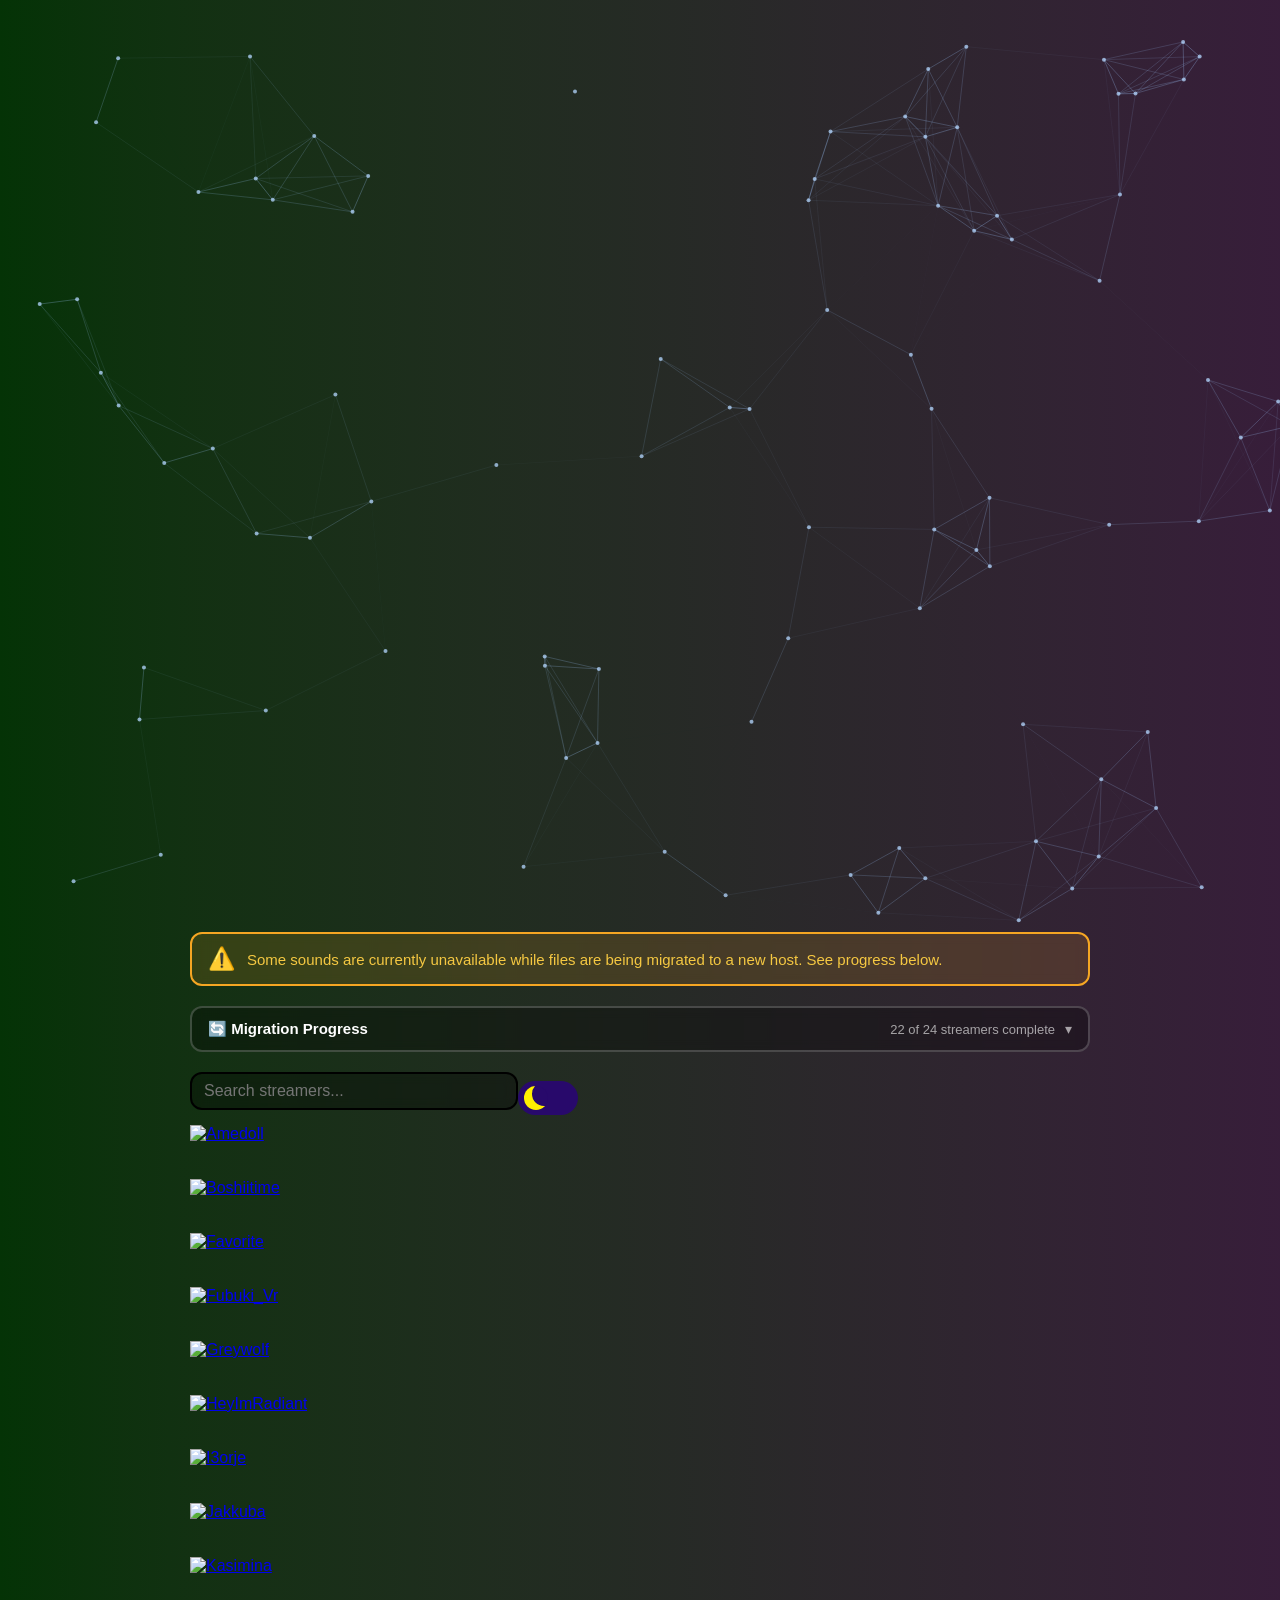
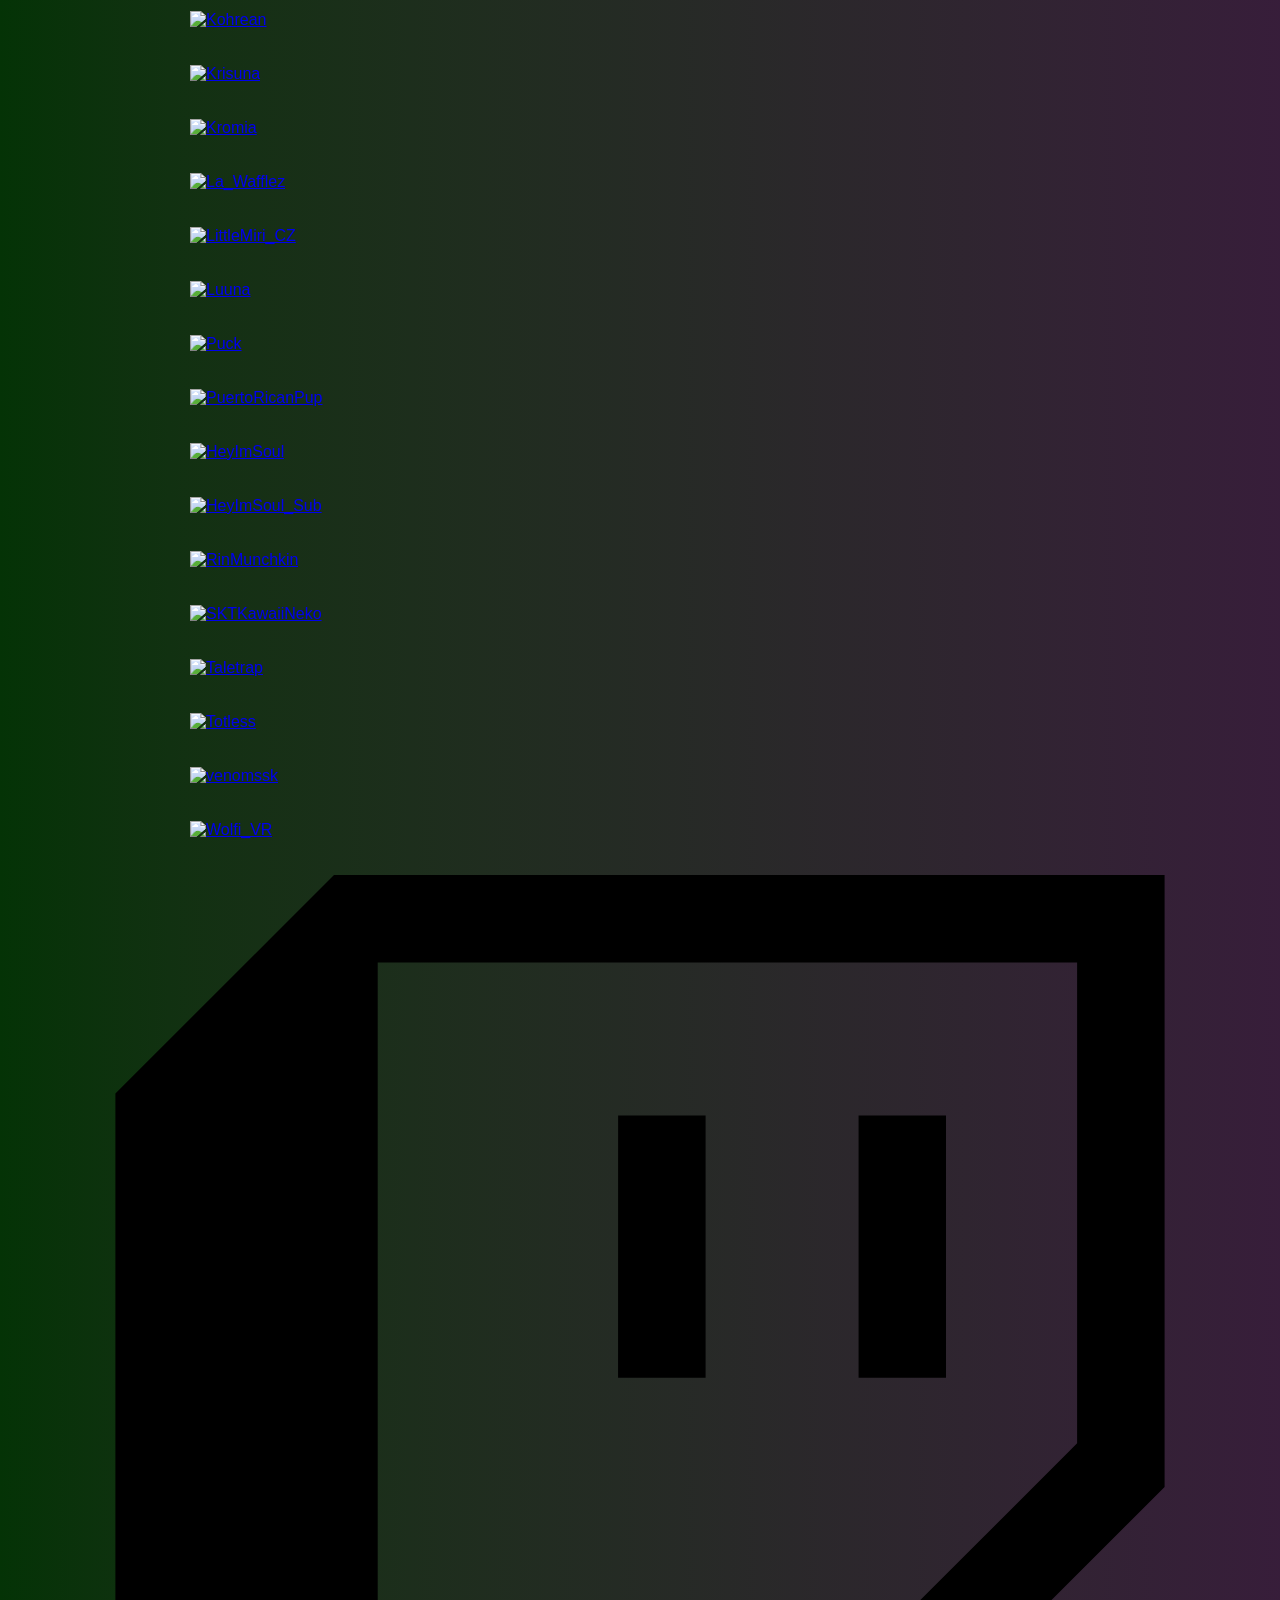
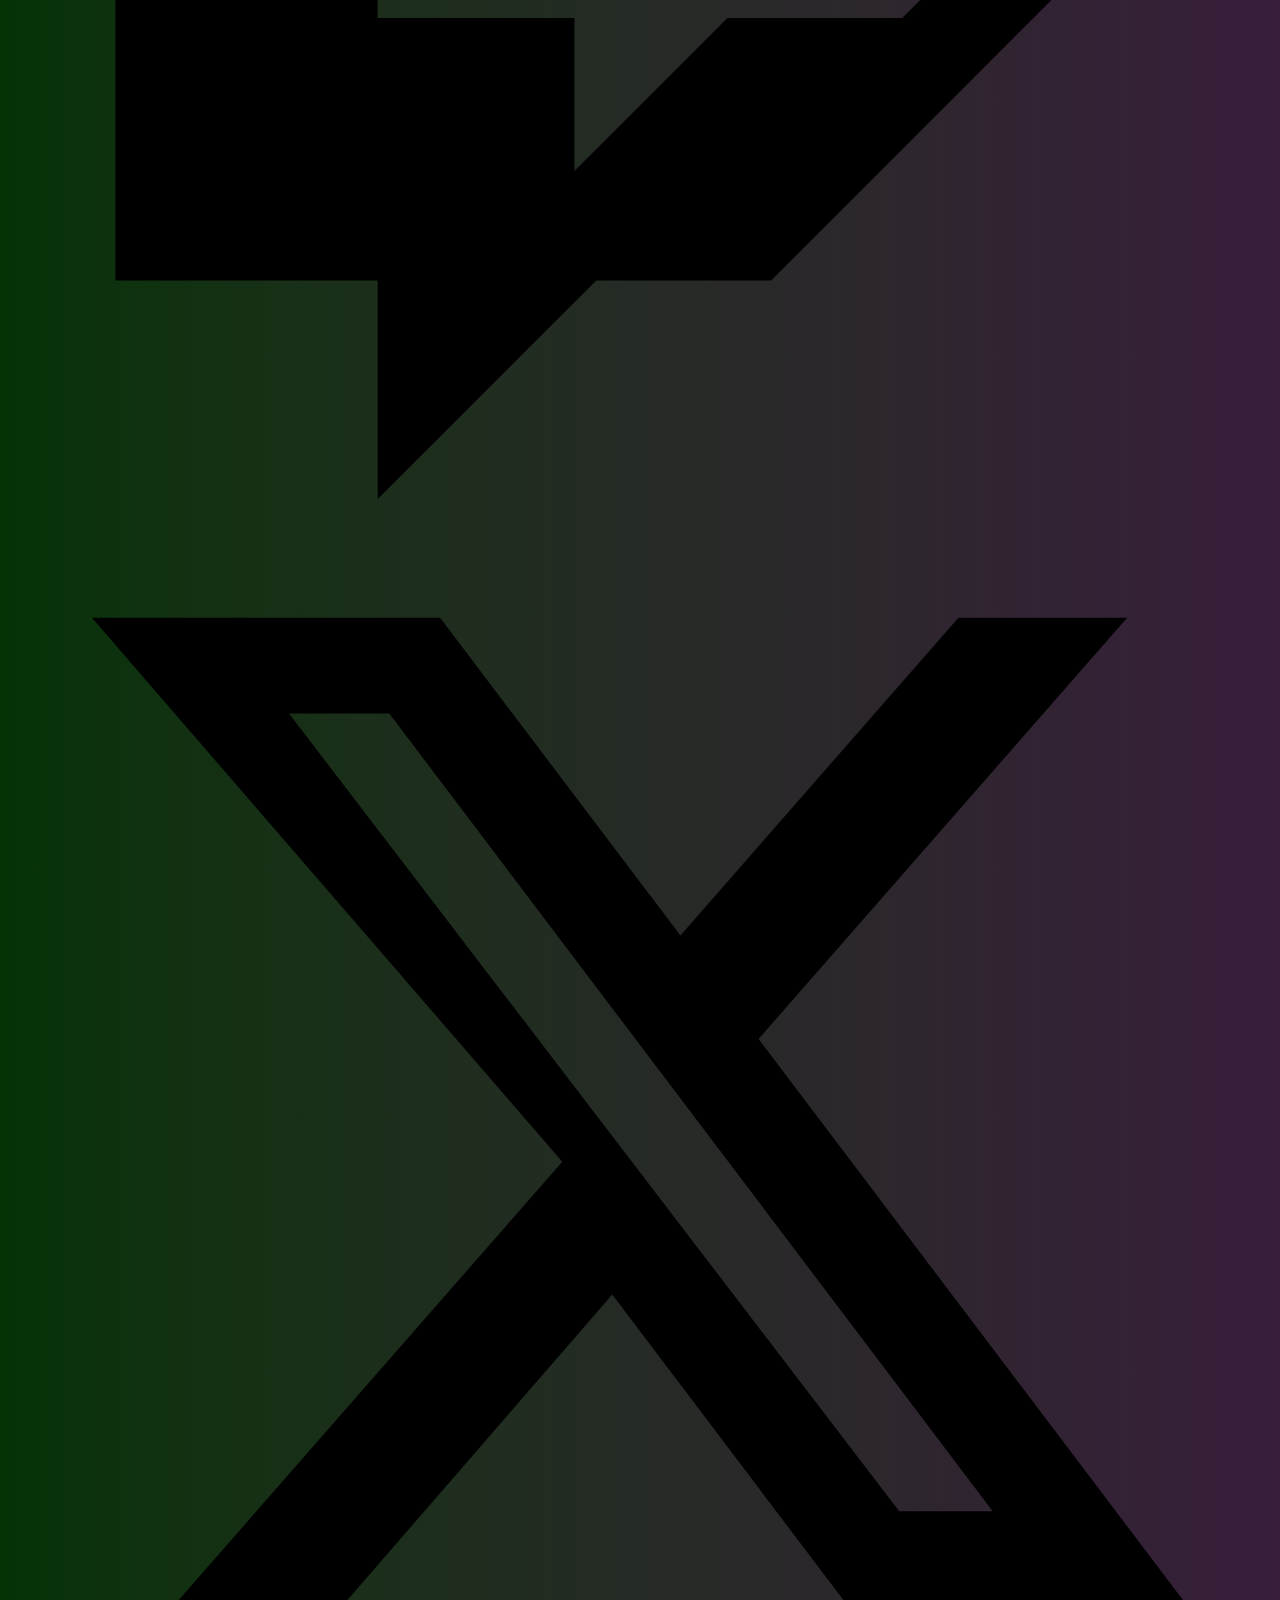
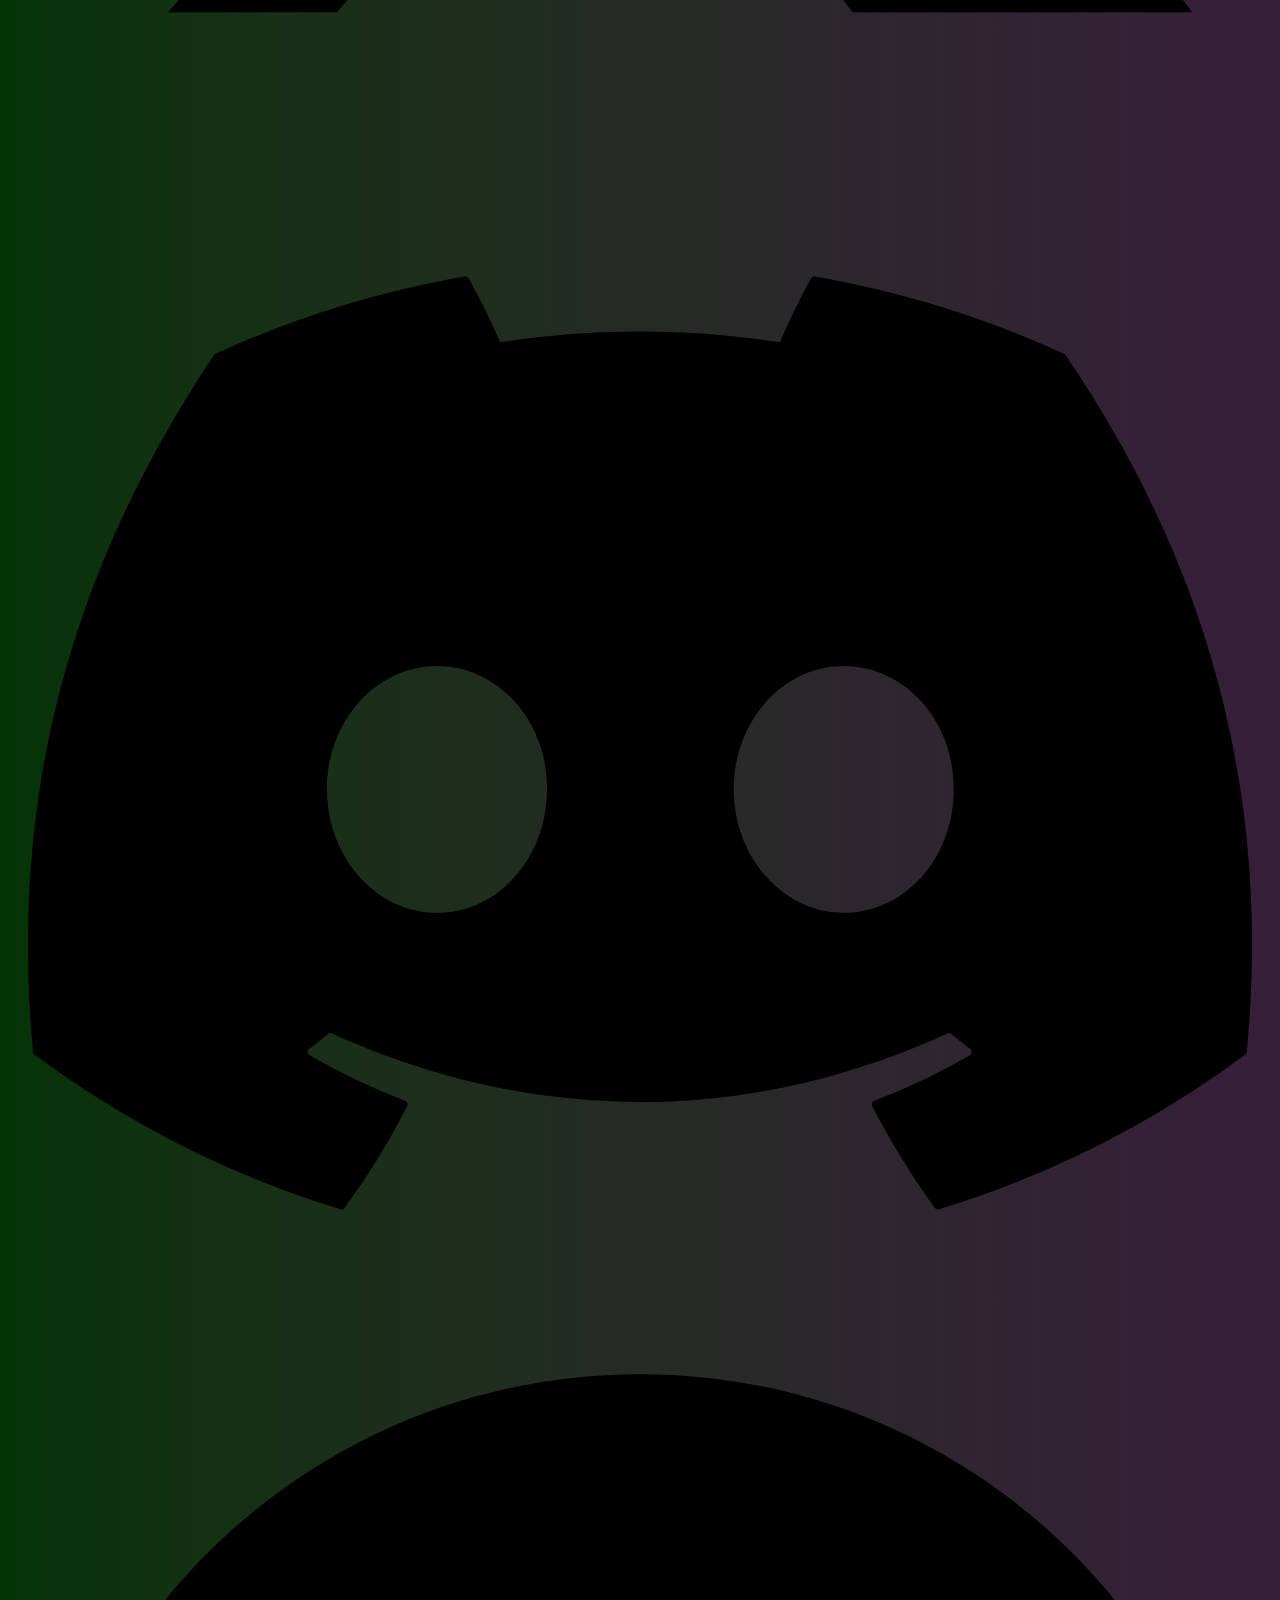
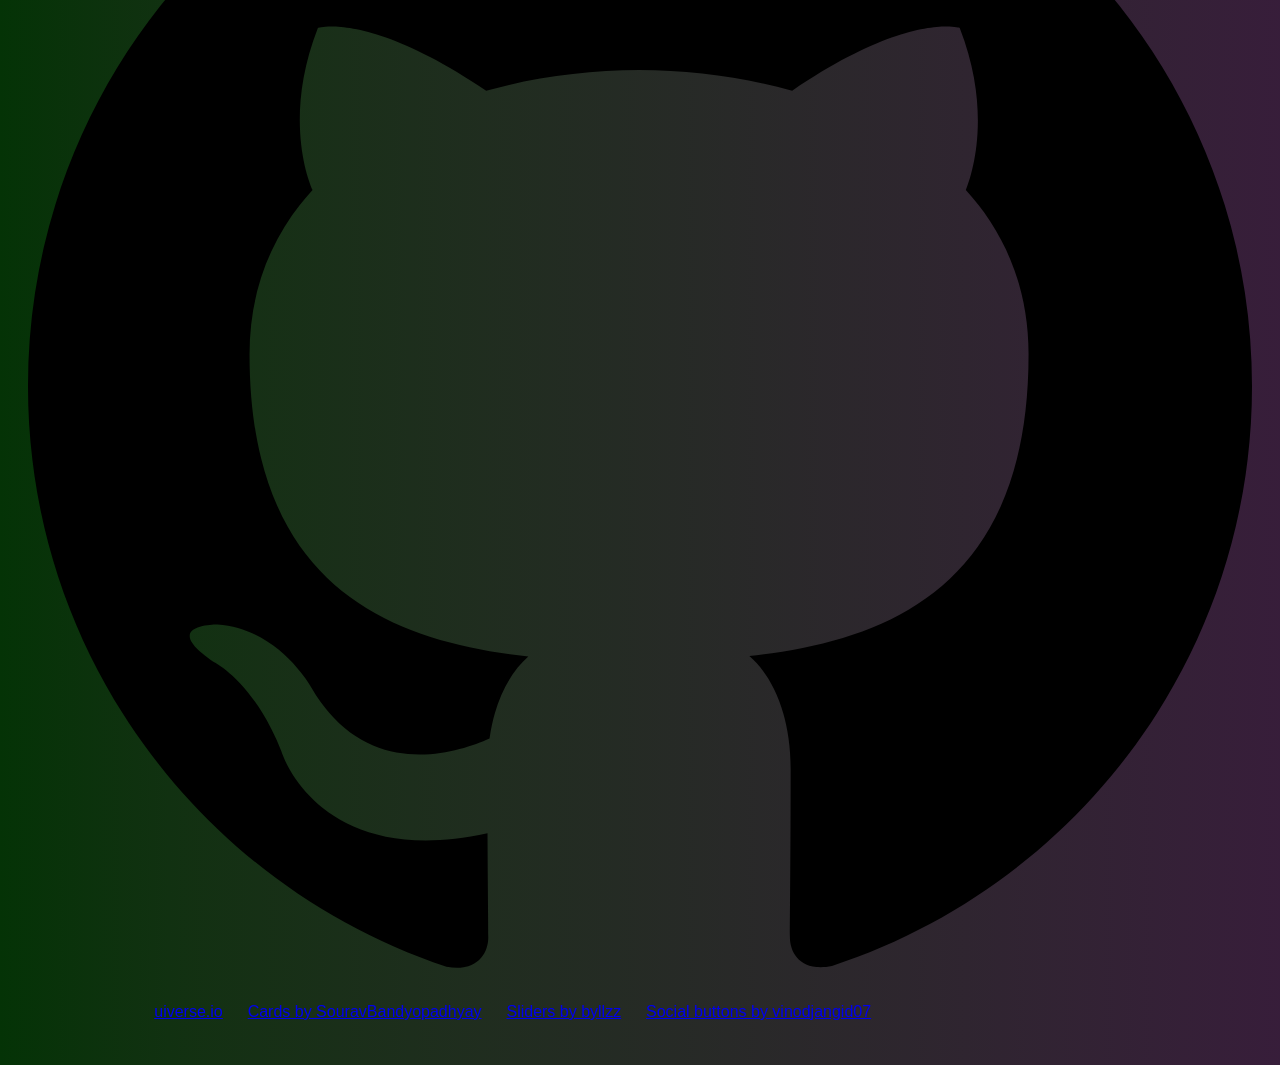
==== commit aee69a67: "Migrated a lot more sounds" ====
--- a/index.html
+++ b/index.html
@@ -8,9 +8,9 @@
 </head>
 
 <body>
+    <canvas id="bg-canvas"></canvas>
+
     <div class="container">
-        <h1>Emote Sounds</h1>
-
         <!-- Migration Warning Banner -->
         <div class="warning-banner">
             <span class="warning-icon">⚠️</span>
@@ -21,7 +21,7 @@
         <details class="migration-panel">
             <summary>
                 <span class="migration-title">🔄 Migration Progress</span>
-                <span class="migration-count">19 of 24 streamers complete</span>
+                <span class="migration-count">22 of 24 streamers complete</span>
                 <span class="migration-arrow">▾</span>
             </summary>
             <div class="migration-grid">
@@ -40,36 +40,55 @@
                 <div class="migration-row"><span class="streamer-label">Taletrap</span><div class="bar-wrap"><div class="bar-fill done" style="width:100%"></div></div><span class="pct-label">100%</span></div>
                 <div class="migration-row"><span class="streamer-label">Favorite</span><div class="bar-wrap"><div class="bar-fill done" style="width:100%"></div></div><span class="pct-label">100%</span></div>
                 <div class="migration-row"><span class="streamer-label">Kasimina</span><div class="bar-wrap"><div class="bar-fill done" style="width:100%"></div></div><span class="pct-label">100%</span></div>
-                <div class="migration-row"><span class="streamer-label">PuertoRicanPup</span><div class="bar-wrap"><div class="bar-fill good" style="width:84%"></div></div><span class="pct-label">84%</span></div>
+                <div class="migration-row"><span class="streamer-label">PuertoRicanPup</span><div class="bar-wrap"><div class="bar-fill done" style="width:100%"></div></div><span class="pct-label">100%</span></div>
                 <div class="migration-row"><span class="streamer-label">Wolfi VR</span><div class="bar-wrap"><div class="bar-fill done" style="width:100%"></div></div><span class="pct-label">100%</span></div>
-                <div class="migration-row"><span class="streamer-label">Greywolf</span><div class="bar-wrap"><div class="bar-fill good" style="width:97%"></div></div><span class="pct-label">97%</span></div>
+                <div class="migration-row"><span class="streamer-label">Greywolf</span><div class="bar-wrap"><div class="bar-fill done" style="width:100%"></div></div><span class="pct-label">100%</span></div>
                 <div class="migration-row"><span class="streamer-label">Amedoll</span><div class="bar-wrap"><div class="bar-fill done" style="width:100%"></div></div><span class="pct-label">100%</span></div>
                 <div class="migration-row"><span class="streamer-label">I3orje</span><div class="bar-wrap"><div class="bar-fill done" style="width:100%"></div></div><span class="pct-label">100%</span></div>
                 <div class="migration-row"><span class="streamer-label">Puck</span><div class="bar-wrap"><div class="bar-fill done" style="width:100%"></div></div><span class="pct-label">100%</span></div>
-                <div class="migration-row"><span class="streamer-label">RadiantSoul TV</span><div class="bar-wrap"><div class="bar-fill bad" style="width:3%"></div></div><span class="pct-label">3%</span></div>
-                <div class="migration-row"><span class="streamer-label">LittleMiri CZ</span><div class="bar-wrap"><div class="bar-fill bad" style="width:1%"></div></div><span class="pct-label">1%</span></div>
+                <div class="migration-row"><span class="streamer-label">RadiantSoul TV</span><div class="bar-wrap"><div class="bar-fill done" style="width:100%"></div></div><span class="pct-label">100%</span></div>
+                <div class="migration-row"><span class="streamer-label">LittleMiri CZ</span><div class="bar-wrap"><div class="bar-fill bad" style="width:53%"></div></div><span class="pct-label">53%</span></div>
                 <div class="migration-row"><span class="streamer-label">RadiantSoul Sub</span><div class="bar-wrap"><div class="bar-fill bad" style="width:0%"></div></div><span class="pct-label">0%</span></div>
             </div>
         </details>
 
-        <!-- Dark/Light Mode Toggle -->
-        <label class="switch" id="darkModeSwitch">
-            <input type="checkbox">
-            <span class="slider"></span>
-        </label>
-
         <!-- Dynamic List Container -->
         <div id="list"></div>
 
-        <!-- Contact Me Button -->
-        <div style="text-align:center; margin-top:40px;">
-            <a href="https://twitch.tv/windowsben" target="_blank" class="contact-card">
-                <!-- TODO: move this image to R2 -->
-                <img src="https://files.catbox.moe/c65dyt.png" alt="Contact Me"
-                     style="width:120px; height:auto; border-radius:12px; cursor:pointer;">
+    </div>
+
+    <!-- Site Footer -->
+    <footer class="site-footer">
+        <!-- https://uiverse.io/vinodjangid07/horrible-eel-23 (adapted) -->
+        <div class="social-card">
+            <a href="https://twitch.tv/windowsben" target="_blank" class="socialContainer containerOne" title="Twitch">
+                <svg class="socialSvg" viewBox="0 0 24 24" xmlns="http://www.w3.org/2000/svg">
+                    <path d="M11.571 4.714h1.715v5.143H11.57zm4.715 0H18v5.143h-1.714zM6 0L1.714 4.286v15.428h5.143V24l4.286-4.286h3.428L22.286 12V0zm14.571 11.143l-3.428 3.428h-3.429l-3 3v-3H6.857V1.714h13.714z"/>
+                </svg>
+            </a>
+            <a href="https://x.com/WindowsBen1" target="_blank" class="socialContainer containerTwo" title="X / Twitter">
+                <svg class="socialSvg" viewBox="0 0 24 24" xmlns="http://www.w3.org/2000/svg">
+                    <path d="M18.244 2.25h3.308l-7.227 8.26 8.502 11.24H16.17l-4.714-6.231-5.401 6.231H2.746l7.73-8.835L1.254 2.25H8.08l4.713 6.231zm-1.161 17.52h1.833L7.084 4.126H5.117z"/>
+                </svg>
+            </a>
+            <a href="https://discord.com/users/531864283584266258" target="_blank" class="socialContainer containerThree" title="Discord">
+                <svg class="socialSvg" viewBox="0 0 24 24" xmlns="http://www.w3.org/2000/svg">
+                    <path d="M20.317 4.37a19.791 19.791 0 0 0-4.885-1.515.074.074 0 0 0-.079.037c-.21.375-.444.864-.608 1.25a18.27 18.27 0 0 0-5.487 0 12.64 12.64 0 0 0-.617-1.25.077.077 0 0 0-.079-.037A19.736 19.736 0 0 0 3.677 4.37a.07.07 0 0 0-.032.027C.533 9.046-.32 13.58.099 18.057a.082.082 0 0 0 .031.057 19.9 19.9 0 0 0 5.993 3.03.078.078 0 0 0 .084-.028 14.09 14.09 0 0 0 1.226-1.994.076.076 0 0 0-.041-.106 13.107 13.107 0 0 1-1.872-.892.077.077 0 0 1-.008-.128 10.2 10.2 0 0 0 .372-.292.074.074 0 0 1 .077-.01c3.928 1.793 8.18 1.793 12.062 0a.074.074 0 0 1 .078.01c.12.098.246.198.373.292a.077.077 0 0 1-.006.127 12.299 12.299 0 0 1-1.873.892.077.077 0 0 0-.041.107c.36.698.772 1.362 1.225 1.993a.076.076 0 0 0 .084.028 19.839 19.839 0 0 0 6.002-3.03.077.077 0 0 0 .032-.054c.5-5.177-.838-9.674-3.549-13.66a.061.061 0 0 0-.031-.03zM8.02 15.33c-1.183 0-2.157-1.085-2.157-2.419 0-1.333.956-2.419 2.157-2.419 1.21 0 2.176 1.096 2.157 2.42 0 1.333-.956 2.418-2.157 2.418zm7.975 0c-1.183 0-2.157-1.085-2.157-2.419 0-1.333.955-2.419 2.157-2.419 1.21 0 2.176 1.096 2.157 2.42 0 1.333-.946 2.418-2.157 2.418z"/>
+                </svg>
+            </a>
+            <a href="https://github.com/WindowsBen/" target="_blank" class="socialContainer containerFour" title="GitHub">
+                <svg class="socialSvg" viewBox="0 0 24 24" xmlns="http://www.w3.org/2000/svg">
+                    <path d="M12 .297c-6.63 0-12 5.373-12 12 0 5.303 3.438 9.8 8.205 11.385.6.113.82-.258.82-.577 0-.285-.01-1.04-.015-2.04-3.338.724-4.042-1.61-4.042-1.61C4.422 18.07 3.633 17.7 3.633 17.7c-1.087-.744.084-.729.084-.729 1.205.084 1.838 1.236 1.838 1.236 1.07 1.835 2.809 1.305 3.495.998.108-.776.417-1.305.76-1.605-2.665-.3-5.466-1.332-5.466-5.93 0-1.31.465-2.38 1.235-3.22-.135-.303-.54-1.523.105-3.176 0 0 1.005-.322 3.3 1.23.96-.267 1.98-.399 3-.405 1.02.006 2.04.138 3 .405 2.28-1.552 3.285-1.23 3.285-1.23.645 1.653.24 2.873.12 3.176.765.84 1.23 1.91 1.23 3.22 0 4.61-2.805 5.625-5.475 5.92.42.36.81 1.096.81 2.22 0 1.606-.015 2.896-.015 3.286 0 .315.21.69.825.57C20.565 22.092 24 17.592 24 12.297c0-6.627-5.373-12-12-12"/>
+                </svg>
             </a>
         </div>
-    </div>
+        <p class="footer-credits">
+            UI elements from <a href="https://uiverse.io" target="_blank">uiverse.io</a> &mdash;
+            <a href="https://uiverse.io/SouravBandyopadhyay/rude-tiger-29" target="_blank">Cards by SouravBandyopadhyay</a> &mdash;
+            <a href="https://uiverse.io/byllzz/fluffy-hound-44" target="_blank">Sliders by byllzz</a> &mdash;
+            <a href="https://uiverse.io/vinodjangid07/horrible-eel-23" target="_blank">Social buttons by vinodjangid07</a>
+        </p>
+    </footer>
 
     <script src="app.js"></script>
 </body>
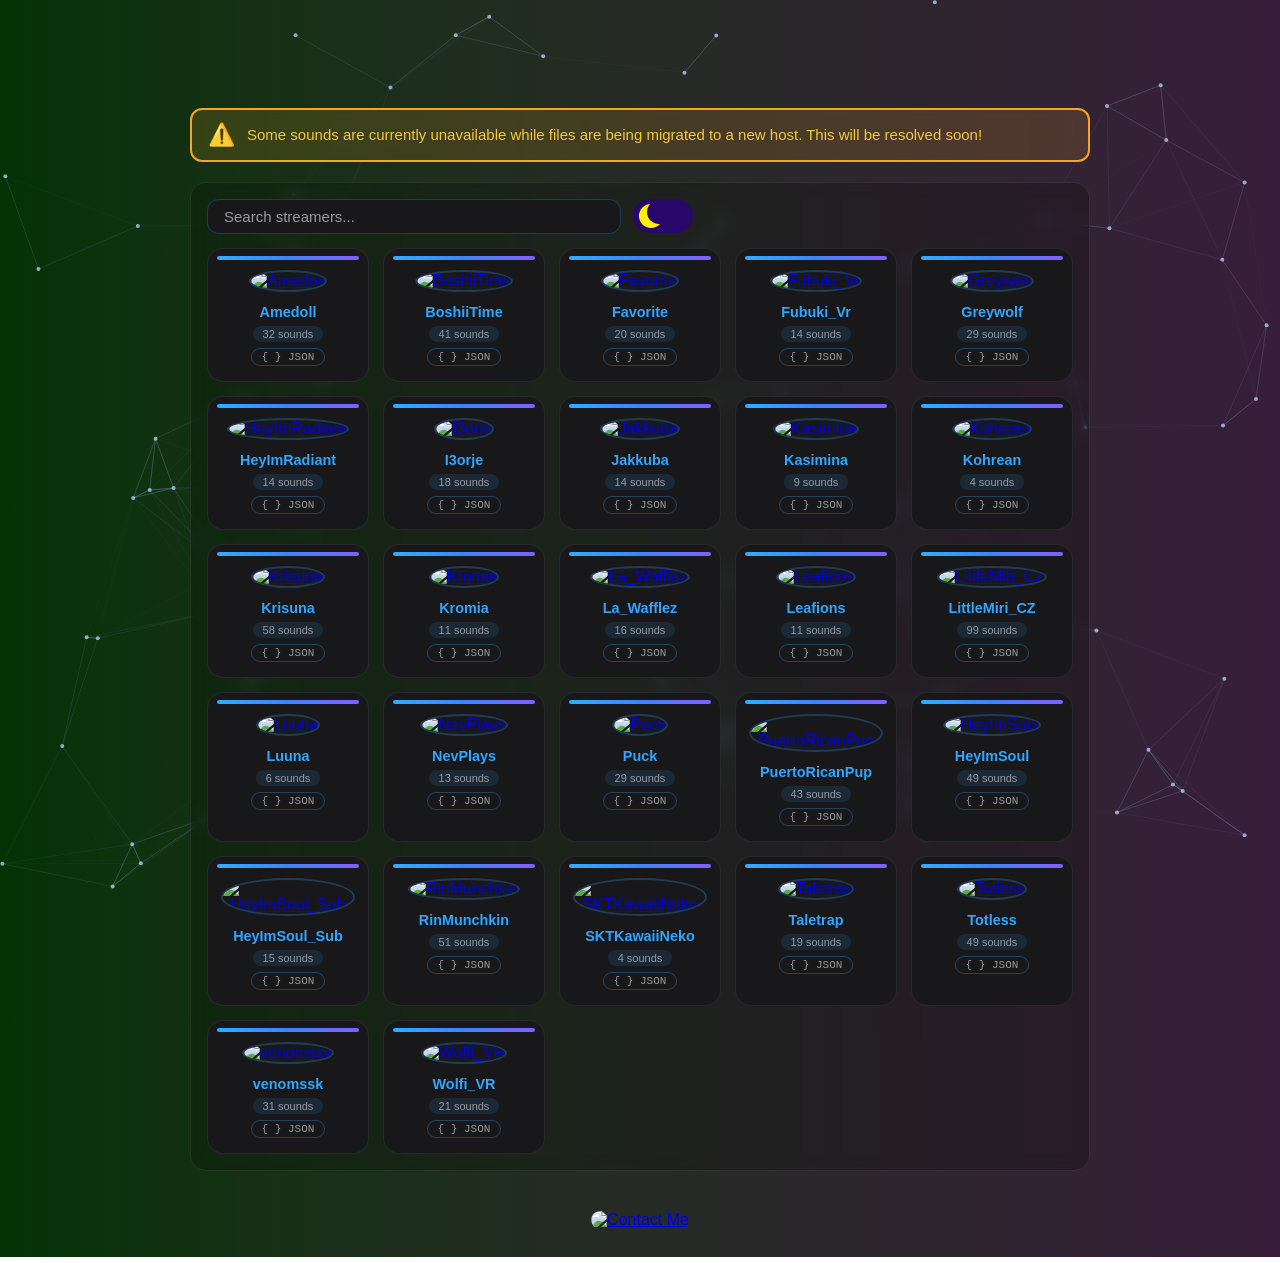
==== commit aa13eb12: "redid the entire repo without any change to actual website (I hope)" ====
--- a/index.html
+++ b/index.html
@@ -4,92 +4,39 @@
     <meta charset="UTF-8">
     <meta name="viewport" content="width=device-width, initial-scale=1.0">
     <title>Twitch Sound List</title>
-    <link rel="stylesheet" href="styles.css">
+    <link rel="stylesheet" href="css/base.css">
+    <link rel="stylesheet" href="css/cards.css">
+    <link rel="stylesheet" href="css/controls.css">
+    <link rel="stylesheet" href="css/ui.css">
 </head>
 
 <body>
+    <!-- Particle background canvas — drawn behind everything via CSS -->
     <canvas id="bg-canvas"></canvas>
 
     <div class="container">
-        <!-- Migration Warning Banner -->
+        <h1>Emote Sounds</h1>
+
+        <!-- Migration Warning Banner — remove once R2 migration is complete -->
         <div class="warning-banner">
             <span class="warning-icon">⚠️</span>
-            <span>Some sounds are currently unavailable while files are being migrated to a new host. See progress below.</span>
+            <span>Some sounds are currently unavailable while files are being migrated to a new host. This will be resolved soon!</span>
         </div>
 
-        <!-- Migration Progress Panel -->
-        <details class="migration-panel">
-            <summary>
-                <span class="migration-title">🔄 Migration Progress</span>
-                <span class="migration-count">22 of 24 streamers complete</span>
-                <span class="migration-arrow">▾</span>
-            </summary>
-            <div class="migration-grid">
-                <div class="migration-row"><span class="streamer-label">Jakkuba VR</span><div class="bar-wrap"><div class="bar-fill done" style="width:100%"></div></div><span class="pct-label">100%</span></div>
-                <div class="migration-row"><span class="streamer-label">Kohrean</span><div class="bar-wrap"><div class="bar-fill done" style="width:100%"></div></div><span class="pct-label">100%</span></div>
-                <div class="migration-row"><span class="streamer-label">Krisuna</span><div class="bar-wrap"><div class="bar-fill done" style="width:100%"></div></div><span class="pct-label">100%</span></div>
-                <div class="migration-row"><span class="streamer-label">Kromia</span><div class="bar-wrap"><div class="bar-fill done" style="width:100%"></div></div><span class="pct-label">100%</span></div>
-                <div class="migration-row"><span class="streamer-label">SKTKawaiiNeko</span><div class="bar-wrap"><div class="bar-fill done" style="width:100%"></div></div><span class="pct-label">100%</span></div>
-                <div class="migration-row"><span class="streamer-label">HeyImRadiant</span><div class="bar-wrap"><div class="bar-fill done" style="width:100%"></div></div><span class="pct-label">100%</span></div>
-                <div class="migration-row"><span class="streamer-label">BoshiiTime</span><div class="bar-wrap"><div class="bar-fill done" style="width:100%"></div></div><span class="pct-label">100%</span></div>
-                <div class="migration-row"><span class="streamer-label">Luuna</span><div class="bar-wrap"><div class="bar-fill done" style="width:100%"></div></div><span class="pct-label">100%</span></div>
-                <div class="migration-row"><span class="streamer-label">Totless</span><div class="bar-wrap"><div class="bar-fill done" style="width:100%"></div></div><span class="pct-label">100%</span></div>
-                <div class="migration-row"><span class="streamer-label">Fubuki VR</span><div class="bar-wrap"><div class="bar-fill done" style="width:100%"></div></div><span class="pct-label">100%</span></div>
-                <div class="migration-row"><span class="streamer-label">RinMunchkin</span><div class="bar-wrap"><div class="bar-fill done" style="width:100%"></div></div><span class="pct-label">100%</span></div>
-                <div class="migration-row"><span class="streamer-label">La Wafflez</span><div class="bar-wrap"><div class="bar-fill done" style="width:100%"></div></div><span class="pct-label">100%</span></div>
-                <div class="migration-row"><span class="streamer-label">Taletrap</span><div class="bar-wrap"><div class="bar-fill done" style="width:100%"></div></div><span class="pct-label">100%</span></div>
-                <div class="migration-row"><span class="streamer-label">Favorite</span><div class="bar-wrap"><div class="bar-fill done" style="width:100%"></div></div><span class="pct-label">100%</span></div>
-                <div class="migration-row"><span class="streamer-label">Kasimina</span><div class="bar-wrap"><div class="bar-fill done" style="width:100%"></div></div><span class="pct-label">100%</span></div>
-                <div class="migration-row"><span class="streamer-label">PuertoRicanPup</span><div class="bar-wrap"><div class="bar-fill done" style="width:100%"></div></div><span class="pct-label">100%</span></div>
-                <div class="migration-row"><span class="streamer-label">Wolfi VR</span><div class="bar-wrap"><div class="bar-fill done" style="width:100%"></div></div><span class="pct-label">100%</span></div>
-                <div class="migration-row"><span class="streamer-label">Greywolf</span><div class="bar-wrap"><div class="bar-fill done" style="width:100%"></div></div><span class="pct-label">100%</span></div>
-                <div class="migration-row"><span class="streamer-label">Amedoll</span><div class="bar-wrap"><div class="bar-fill done" style="width:100%"></div></div><span class="pct-label">100%</span></div>
-                <div class="migration-row"><span class="streamer-label">I3orje</span><div class="bar-wrap"><div class="bar-fill done" style="width:100%"></div></div><span class="pct-label">100%</span></div>
-                <div class="migration-row"><span class="streamer-label">Puck</span><div class="bar-wrap"><div class="bar-fill done" style="width:100%"></div></div><span class="pct-label">100%</span></div>
-                <div class="migration-row"><span class="streamer-label">RadiantSoul TV</span><div class="bar-wrap"><div class="bar-fill done" style="width:100%"></div></div><span class="pct-label">100%</span></div>
-                <div class="migration-row"><span class="streamer-label">LittleMiri CZ</span><div class="bar-wrap"><div class="bar-fill bad" style="width:53%"></div></div><span class="pct-label">53%</span></div>
-                <div class="migration-row"><span class="streamer-label">RadiantSoul Sub</span><div class="bar-wrap"><div class="bar-fill bad" style="width:0%"></div></div><span class="pct-label">0%</span></div>
-            </div>
-        </details>
-
-        <!-- Dynamic List Container -->
+        <!-- Dynamic list — populated by display.js -->
         <div id="list"></div>
 
+        <!-- Contact -->
+        <div style="text-align:center; margin-top:40px;">
+            <a href="https://twitch.tv/windowsben" target="_blank" class="contact-card">
+                <!-- TODO: move this image to R2 -->
+                <img src="https://files.catbox.moe/c65dyt.png" alt="Contact Me"
+                     style="width:120px; height:auto; border-radius:12px; cursor:pointer;">
+            </a>
+        </div>
     </div>
 
-    <!-- Site Footer -->
-    <footer class="site-footer">
-        <!-- https://uiverse.io/vinodjangid07/horrible-eel-23 (adapted) -->
-        <div class="social-card">
-            <a href="https://twitch.tv/windowsben" target="_blank" class="socialContainer containerOne" title="Twitch">
-                <svg class="socialSvg" viewBox="0 0 24 24" xmlns="http://www.w3.org/2000/svg">
-                    <path d="M11.571 4.714h1.715v5.143H11.57zm4.715 0H18v5.143h-1.714zM6 0L1.714 4.286v15.428h5.143V24l4.286-4.286h3.428L22.286 12V0zm14.571 11.143l-3.428 3.428h-3.429l-3 3v-3H6.857V1.714h13.714z"/>
-                </svg>
-            </a>
-            <a href="https://x.com/WindowsBen1" target="_blank" class="socialContainer containerTwo" title="X / Twitter">
-                <svg class="socialSvg" viewBox="0 0 24 24" xmlns="http://www.w3.org/2000/svg">
-                    <path d="M18.244 2.25h3.308l-7.227 8.26 8.502 11.24H16.17l-4.714-6.231-5.401 6.231H2.746l7.73-8.835L1.254 2.25H8.08l4.713 6.231zm-1.161 17.52h1.833L7.084 4.126H5.117z"/>
-                </svg>
-            </a>
-            <a href="https://discord.com/users/531864283584266258" target="_blank" class="socialContainer containerThree" title="Discord">
-                <svg class="socialSvg" viewBox="0 0 24 24" xmlns="http://www.w3.org/2000/svg">
-                    <path d="M20.317 4.37a19.791 19.791 0 0 0-4.885-1.515.074.074 0 0 0-.079.037c-.21.375-.444.864-.608 1.25a18.27 18.27 0 0 0-5.487 0 12.64 12.64 0 0 0-.617-1.25.077.077 0 0 0-.079-.037A19.736 19.736 0 0 0 3.677 4.37a.07.07 0 0 0-.032.027C.533 9.046-.32 13.58.099 18.057a.082.082 0 0 0 .031.057 19.9 19.9 0 0 0 5.993 3.03.078.078 0 0 0 .084-.028 14.09 14.09 0 0 0 1.226-1.994.076.076 0 0 0-.041-.106 13.107 13.107 0 0 1-1.872-.892.077.077 0 0 1-.008-.128 10.2 10.2 0 0 0 .372-.292.074.074 0 0 1 .077-.01c3.928 1.793 8.18 1.793 12.062 0a.074.074 0 0 1 .078.01c.12.098.246.198.373.292a.077.077 0 0 1-.006.127 12.299 12.299 0 0 1-1.873.892.077.077 0 0 0-.041.107c.36.698.772 1.362 1.225 1.993a.076.076 0 0 0 .084.028 19.839 19.839 0 0 0 6.002-3.03.077.077 0 0 0 .032-.054c.5-5.177-.838-9.674-3.549-13.66a.061.061 0 0 0-.031-.03zM8.02 15.33c-1.183 0-2.157-1.085-2.157-2.419 0-1.333.956-2.419 2.157-2.419 1.21 0 2.176 1.096 2.157 2.42 0 1.333-.956 2.418-2.157 2.418zm7.975 0c-1.183 0-2.157-1.085-2.157-2.419 0-1.333.955-2.419 2.157-2.419 1.21 0 2.176 1.096 2.157 2.42 0 1.333-.946 2.418-2.157 2.418z"/>
-                </svg>
-            </a>
-            <a href="https://github.com/WindowsBen/" target="_blank" class="socialContainer containerFour" title="GitHub">
-                <svg class="socialSvg" viewBox="0 0 24 24" xmlns="http://www.w3.org/2000/svg">
-                    <path d="M12 .297c-6.63 0-12 5.373-12 12 0 5.303 3.438 9.8 8.205 11.385.6.113.82-.258.82-.577 0-.285-.01-1.04-.015-2.04-3.338.724-4.042-1.61-4.042-1.61C4.422 18.07 3.633 17.7 3.633 17.7c-1.087-.744.084-.729.084-.729 1.205.084 1.838 1.236 1.838 1.236 1.07 1.835 2.809 1.305 3.495.998.108-.776.417-1.305.76-1.605-2.665-.3-5.466-1.332-5.466-5.93 0-1.31.465-2.38 1.235-3.22-.135-.303-.54-1.523.105-3.176 0 0 1.005-.322 3.3 1.23.96-.267 1.98-.399 3-.405 1.02.006 2.04.138 3 .405 2.28-1.552 3.285-1.23 3.285-1.23.645 1.653.24 2.873.12 3.176.765.84 1.23 1.91 1.23 3.22 0 4.61-2.805 5.625-5.475 5.92.42.36.81 1.096.81 2.22 0 1.606-.015 2.896-.015 3.286 0 .315.21.69.825.57C20.565 22.092 24 17.592 24 12.297c0-6.627-5.373-12-12-12"/>
-                </svg>
-            </a>
-        </div>
-        <p class="footer-credits">
-            UI elements from <a href="https://uiverse.io" target="_blank">uiverse.io</a> &mdash;
-            <a href="https://uiverse.io/SouravBandyopadhyay/rude-tiger-29" target="_blank">Cards by SouravBandyopadhyay</a> &mdash;
-            <a href="https://uiverse.io/byllzz/fluffy-hound-44" target="_blank">Sliders by byllzz</a> &mdash;
-            <a href="https://uiverse.io/vinodjangid07/horrible-eel-23" target="_blank">Social buttons by vinodjangid07</a>
-        </p>
-    </footer>
-
-    <script src="app.js"></script>
+    <!-- type="module" enables ES import/export and defers execution automatically -->
+    <script type="module" src="js/main.js"></script>
 </body>
 </html>
--- a/css/base.css
+++ b/css/base.css
@@ -0,0 +1,54 @@
+/* ===== Body & Gradient Background ===== */
+body {
+  font-family: Arial, sans-serif;
+  padding: 0;
+  background: linear-gradient(270deg in oklab, #4d480a, #120b49, #410d47, #043306);
+  background-size: 400% 400%;
+  animation: gradientBG 60s linear infinite alternate;
+  transition:
+    background 0.5s ease,
+    color 0.5s ease;
+  color: transparent;
+}
+
+@keyframes gradientBG {
+  0%   { background-position: 0% 50%; }
+  50%  { background-position: 100% 50%; }
+  100% { background-position: 0% 50%; }
+}
+
+/* ===== Light Mode ===== */
+body.lightmode {
+  background: linear-gradient(270deg in oklab, #e2d522, #3b27f0, #cc26e2, #18d821);
+  color: transparent;
+}
+
+/* ===== Particle Background Canvas ===== */
+#bg-canvas {
+  position: fixed;
+  top: 0;
+  left: 0;
+  width: 100%;
+  height: 100%;
+  pointer-events: none;
+  z-index: 0;
+}
+
+/* ===== Container ===== */
+.container {
+  max-width: 900px;
+  margin: 0 auto;
+  padding: 20px;
+  position: relative;
+  z-index: 1;
+}
+
+/* ===== Loading Message ===== */
+.loading-msg {
+  color: #fff;
+  font-size: 16px;
+  opacity: 0.7;
+}
+body.lightmode .loading-msg {
+  color: #000;
+}
--- a/css/cards.css
+++ b/css/cards.css
@@ -0,0 +1,328 @@
+/* ===== Shared Card Glow Divs ===== */
+/* https://uiverse.io/SouravBandyopadhyay/rude-tiger-29 (adapted) */
+.notiglow,
+.notiborderglow {
+  position: absolute;
+  width: 20rem;
+  height: 20rem;
+  transform: translate(-50%, -50%);
+  background: radial-gradient(circle closest-side at center, white, transparent);
+  opacity: 0;
+  transition: opacity 300ms ease;
+  pointer-events: none;
+}
+.notiglow       { z-index: 3; }
+.notiborderglow { z-index: 1; }
+
+/* ===== Sound Item Cards ===== */
+.sound-item {
+  display: flex;
+  flex-direction: column;
+  align-items: center;
+  text-align: center;
+  padding: 22px 14px 14px;
+  isolation: isolate;
+  position: relative;
+  border-radius: 1rem;
+  background: #29292c;
+  overflow: hidden;
+  --gradient: linear-gradient(to right, #2eadff, #3d83ff, #7e61ff);
+  --color: #32a6ff;
+  transition:
+    box-shadow 0.3s ease,
+    transform 0.2s ease;
+  cursor: pointer;
+}
+.sound-item:hover { transform: translateY(-2px); }
+
+.sound-item::before {
+  position: absolute;
+  content: "";
+  inset: 0.0625rem;
+  border-radius: 0.9375rem;
+  background: #18181b;
+  z-index: 2;
+}
+.sound-item::after {
+  position: absolute;
+  content: "";
+  height: 0.25rem;
+  inset: 0.5rem 0.65rem auto 0.65rem;
+  border-radius: 0.125rem;
+  background: var(--gradient);
+  transition: transform 300ms ease;
+  z-index: 4;
+}
+.sound-item:hover::after      { transform: translateY(0.15rem); }
+.sound-item:hover .notiglow   { opacity: 0.1; }
+.sound-item:hover .notiborderglow { opacity: 0.1; }
+
+.sound-item img {
+  width: 64px;
+  height: 64px;
+  object-fit: contain;
+  margin-bottom: 10px;
+  border-radius: 8px;
+  background: transparent;
+  cursor: pointer;
+  transition:
+    transform 0.2s ease,
+    border-color 0.3s ease;
+  position: relative;
+  z-index: 5;
+  border: 2px solid rgba(50, 166, 255, 0.2);
+}
+.sound-item img:hover {
+  transform: scale(1.1);
+  border-color: var(--color);
+}
+
+.sound-item > a  { position: relative; z-index: 5; }
+
+.sound-item strong {
+  color: var(--color);
+  display: block;
+  font-size: 1rem;
+  word-break: break-all;
+}
+
+.sound-item .sound-text span,
+.sound-item .sound-text a {
+  position: relative;
+  z-index: 5;
+}
+
+.sound-item a {
+  color: #99999d;
+  text-decoration: underline;
+}
+
+/* Sound text & controls layout */
+.sound-text {
+  width: 100%;
+  text-align: center;
+  margin-bottom: 10px;
+  overflow: hidden;
+  position: relative;
+  z-index: 5;
+}
+.sound-controls {
+  display: flex;
+  flex-direction: column;
+  align-items: stretch;
+  gap: 5px;
+  width: 100%;
+  position: relative;
+  z-index: 5;
+}
+
+/* ===== Playing State ===== */
+.sound-item.playing {
+  background: #3d1a7a;
+  animation: playingPulse 1.2s ease-in-out infinite;
+}
+body.lightmode .sound-item.playing {
+  background: #8855cc;
+  animation: playingPulseLight 1.2s ease-in-out infinite;
+}
+@keyframes playingPulse {
+  0%, 100% { box-shadow: 0 0 12px 3px rgba(130, 80, 255, 0.6); }
+  50%       { box-shadow: 0 0 24px 8px rgba(130, 80, 255, 0.9); }
+}
+@keyframes playingPulseLight {
+  0%, 100% { box-shadow: 0 0 12px 3px rgba(60, 0, 200, 0.4); }
+  50%       { box-shadow: 0 0 24px 8px rgba(60, 0, 200, 0.7); }
+}
+
+/* ===== Error Flash ===== */
+.sound-item.sound-error {
+  animation: errorFlash 0.8s ease forwards !important;
+}
+@keyframes errorFlash {
+  0%   { box-shadow: 0 0 20px 4px rgba(255, 68, 68, 0.9); }
+  100% { box-shadow: none; }
+}
+
+/* ===== Light Mode — Sound Cards ===== */
+body.lightmode .sound-item             { background: #c4c4c8; }
+body.lightmode .sound-item::before     { background: #f8f8fa; }
+body.lightmode .sound-item strong      { color: #0077cc; }
+body.lightmode .sound-item .sound-text span,
+body.lightmode .sound-item .sound-text a,
+body.lightmode .sound-item .sound-user-text span { color: #555558; }
+body.lightmode .sound-item a           { color: #0077cc; }
+
+/* ===== Sound Grid ===== */
+.sound-grid {
+  display: grid;
+  grid-template-columns: repeat(auto-fill, minmax(200px, 1fr));
+  gap: 12px;
+}
+
+/* ===== Streamer Cards ===== */
+.streamer-grid {
+  display: grid;
+  grid-template-columns: repeat(auto-fill, minmax(155px, 1fr));
+  gap: 14px;
+}
+
+.streamer-card {
+  display: flex;
+  flex-direction: column;
+  align-items: center;
+  padding: 22px 14px 16px;
+  text-align: center;
+  isolation: isolate;
+  position: relative;
+  border-radius: 1rem;
+  background: #29292c;
+  overflow: hidden;
+  cursor: pointer;
+  --gradient: linear-gradient(to right, #2eadff, #3d83ff, #7e61ff);
+  --color: #32a6ff;
+  transition:
+    box-shadow 0.3s ease,
+    transform 0.2s ease;
+}
+.streamer-card:hover { transform: translateY(-3px); }
+
+.streamer-card::before {
+  position: absolute;
+  content: "";
+  inset: 0.0625rem;
+  border-radius: 0.9375rem;
+  background: #18181b;
+  z-index: 2;
+}
+.streamer-card::after {
+  position: absolute;
+  content: "";
+  height: 0.25rem;
+  inset: 0.5rem 0.65rem auto 0.65rem;
+  border-radius: 0.125rem;
+  background: var(--gradient);
+  transition: transform 300ms ease;
+  z-index: 4;
+}
+.streamer-card:hover::after          { transform: translateY(0.15rem); }
+.streamer-card:hover .notiglow       { opacity: 0.1; }
+.streamer-card:hover .notiborderglow { opacity: 0.1; }
+
+.streamer-avatar {
+  width: 80px;
+  height: 80px;
+  border-radius: 50%;
+  object-fit: cover;
+  margin-bottom: 12px;
+  position: relative;
+  z-index: 5;
+  border: 2px solid rgba(50, 166, 255, 0.25);
+  transition:
+    border-color 0.3s ease,
+    transform 0.2s ease;
+}
+.streamer-card:hover .streamer-avatar {
+  border-color: var(--color);
+  transform: scale(1.05);
+}
+
+.streamer-card-name {
+  color: var(--color);
+  font-size: 0.9rem;
+  font-weight: 600;
+  position: relative;
+  z-index: 5;
+  margin-bottom: 6px;
+  word-break: break-all;
+}
+
+.sound-count-badge {
+  display: inline-block;
+  padding: 2px 10px;
+  border-radius: 999px;
+  background: rgba(50, 166, 255, 0.12);
+  color: #99999d;
+  font-size: 11px;
+  position: relative;
+  z-index: 5;
+}
+
+/* ===== JSON Link ===== */
+.json-link {
+  display: inline-block;
+  padding: 2px 10px;
+  border-radius: 999px;
+  border: 1px solid rgba(50, 166, 255, 0.3);
+  color: #99999d;
+  font-size: 11px;
+  font-family: ui-monospace, SFMono-Regular, Consolas, monospace;
+  text-decoration: none;
+  position: relative;
+  z-index: 5;
+  transition:
+    color 0.2s ease,
+    border-color 0.2s ease,
+    background 0.2s ease;
+}
+.json-link:hover {
+  color: #32a6ff;
+  border-color: #32a6ff;
+  background: rgba(50, 166, 255, 0.12);
+}
+.card-json-link   { margin-top: 6px; }
+.header-json-link { flex-shrink: 0; }
+
+/* ===== Light Mode — Streamer Cards ===== */
+body.lightmode .streamer-card              { background: #c4c4c8; }
+body.lightmode .streamer-card::before     { background: #f8f8fa; }
+body.lightmode .streamer-card-name        { color: #0077cc; }
+body.lightmode .sound-count-badge         { background: rgba(0, 119, 204, 0.1); color: #555558; }
+body.lightmode .json-link                 { border-color: rgba(0, 119, 204, 0.3); color: #555558; }
+body.lightmode .json-link:hover           { color: #0077cc; border-color: #0077cc; background: rgba(0, 119, 204, 0.1); }
+
+/* ===== Glass Panel (wraps card lists) ===== */
+.list-panel {
+  background: rgba(0, 0, 0, 0.2);
+  backdrop-filter: blur(8px);
+  border-radius: 16px;
+  border: 1px solid rgba(255, 255, 255, 0.08);
+  padding: 16px;
+}
+body.lightmode .list-panel {
+  background: rgba(255, 255, 255, 0.2);
+  border-color: rgba(0, 0, 0, 0.08);
+}
+
+/* ===== Sound List Header ===== */
+.sound-list-header {
+  display: flex;
+  align-items: center;
+  gap: 12px;
+  margin-bottom: 16px;
+  flex-wrap: wrap;
+}
+.streamer-info-badge {
+  display: flex;
+  align-items: center;
+  gap: 8px;
+  flex: 1;
+  min-width: 0;
+}
+.header-avatar {
+  width: 38px;
+  height: 38px;
+  border-radius: 50%;
+  object-fit: cover;
+  flex-shrink: 0;
+  border: 2px solid rgba(50, 166, 255, 0.4);
+}
+.header-username {
+  font-size: 1.1rem;
+  font-weight: 600;
+  color: #32a6ff;
+  white-space: nowrap;
+  overflow: hidden;
+  text-overflow: ellipsis;
+}
+body.lightmode .header-avatar   { border-color: rgba(0, 119, 204, 0.4); }
+body.lightmode .header-username { color: #0077cc; }
--- a/css/controls.css
+++ b/css/controls.css
@@ -0,0 +1,210 @@
+/* ===== Stop / Reverse Buttons ===== */
+.stop-btn,
+.reverse-btn {
+  padding: 6px 10px;
+  border-radius: 8px;
+  backdrop-filter: blur(6px);
+  background: rgba(255, 255, 255, 0.1);
+  border: 1px solid #fff;
+  color: #fff;
+  cursor: pointer;
+  font-size: 12px;
+  transition: all 0.2s ease;
+}
+.stop-btn:hover,
+.reverse-btn:hover   { background: rgba(255, 255, 255, 0.25); }
+body.lightmode .stop-btn,
+body.lightmode .reverse-btn {
+  background: rgba(0, 0, 0, 0.1);
+  border: 1px solid #000;
+  color: #000;
+}
+body.lightmode .stop-btn:hover,
+body.lightmode .reverse-btn:hover { background: rgba(0, 0, 0, 0.25); }
+
+/* ===== Button Row (Reverse + Stop) ===== */
+.btn-row {
+  display: flex;
+  gap: 6px;
+  width: 100%;
+}
+.btn-row .stop-btn,
+.btn-row .reverse-btn { flex: 1; }
+
+/* ===== Search Input ===== */
+.search-input {
+  padding: 8px 16px;
+  font-size: 15px;
+  border-radius: 999px;
+  border: 1px solid rgba(50, 166, 255, 0.25);
+  background: #18181b;
+  color: #fff;
+  outline: none;
+  transition:
+    border-color 0.3s ease,
+    box-shadow 0.3s ease;
+  width: 260px;
+}
+.search-input::placeholder { color: #99999d; }
+.search-input:focus {
+  border-color: #32a6ff;
+  box-shadow: 0 0 8px rgba(50, 166, 255, 0.3);
+}
+body.lightmode .search-input {
+  background: #f0f0f2;
+  color: #111;
+  border-color: rgba(0, 119, 204, 0.25);
+}
+body.lightmode .search-input::placeholder { color: #888; }
+body.lightmode .search-input:focus {
+  border-color: #0077cc;
+  box-shadow: 0 0 8px rgba(0, 119, 204, 0.2);
+}
+
+.search-toggle-row {
+  display: flex;
+  align-items: center;
+  gap: 12px;
+  margin-bottom: 14px;
+}
+.search-input.user-search {
+  flex: 1;
+  max-width: 380px;
+  border-radius: 12px;
+}
+.sound-list-header .search-input {
+  flex: 1;
+  min-width: 140px;
+  width: auto;
+}
+
+/* ===== Back Button ===== */
+.back-btn {
+  padding: 8px 16px;
+  font-size: 14px;
+  color: #32a6ff;
+  border-radius: 999px;
+  border: 1px solid rgba(50, 166, 255, 0.35);
+  background: rgba(50, 166, 255, 0.08);
+  cursor: pointer;
+  transition:
+    background 0.2s ease,
+    border-color 0.2s ease;
+  white-space: nowrap;
+  flex-shrink: 0;
+}
+.back-btn:hover {
+  background: rgba(50, 166, 255, 0.18);
+  border-color: rgba(50, 166, 255, 0.6);
+}
+body.lightmode .back-btn {
+  color: #0077cc;
+  border-color: rgba(0, 119, 204, 0.35);
+  background: rgba(0, 119, 204, 0.08);
+}
+body.lightmode .back-btn:hover {
+  background: rgba(0, 119, 204, 0.18);
+  border-color: rgba(0, 119, 204, 0.6);
+}
+
+/* ===== Volume / Speed Sliders ===== */
+/* https://uiverse.io/byllzz/fluffy-hound-44 (adapted) */
+.slider-row {
+  display: flex;
+  align-items: center;
+  gap: 8px;
+  width: 100%;
+}
+.slider-row label {
+  font-size: 11px;
+  color: #8e8e93;
+  flex-shrink: 0;
+  width: 28px;
+}
+.slider-content {
+  display: flex;
+  align-items: center;
+  gap: 8px;
+  background: rgba(36, 36, 36, 0.75);
+  height: 28px;
+  padding-inline: 8px;
+  border-radius: 6px;
+  flex: 1;
+}
+.slider-wrapper {
+  flex: 1;
+  height: 6px;
+  display: flex;
+  align-items: center;
+  border-radius: 3px;
+  overflow: hidden;
+  background-color: #1a1a1a;
+  min-width: 50px;
+}
+.slider-divider {
+  height: 50%;
+  width: 1px;
+  flex-shrink: 0;
+  background-color: rgba(204, 204, 204, 0.35);
+}
+.slider-value {
+  font-size: 11px;
+  font-weight: 600;
+  color: #8e8e93;
+  min-width: 22px;
+  text-align: right;
+}
+.custom-slider {
+  -webkit-appearance: none;
+  width: 100%;
+  height: 6px;
+  background: transparent;
+  outline: none;
+  cursor: grab;
+}
+.custom-slider:active { cursor: grabbing; }
+.custom-slider::-webkit-slider-thumb {
+  -webkit-appearance: none;
+  height: 14px;
+  width: 14px;
+  border-radius: 999px;
+  background: #ffffff;
+  border: 1px solid rgba(0, 0, 0, 0.15);
+  cursor: pointer;
+  box-shadow: -407px 0 0 400px #0a84ff;
+  transition: transform 0.2s ease;
+}
+.custom-slider:hover::-webkit-slider-thumb { transform: scale(1.2); }
+.custom-slider::-moz-range-progress        { background-color: #0a84ff; }
+.custom-slider::-moz-range-thumb {
+  height: 12px;
+  width: 12px;
+  border-radius: 50%;
+  background: #ffffff;
+  border: none;
+  cursor: pointer;
+}
+.speed-input {
+  background: transparent;
+  border: none;
+  color: #8e8e93;
+  font-size: 11px;
+  font-weight: 600;
+  width: 52px;
+  outline: none;
+  text-align: right;
+}
+
+/* Light mode — sliders */
+body.lightmode .slider-content          { background: rgba(210, 210, 215, 0.75); }
+body.lightmode .slider-wrapper          { background-color: #c8c8cc; }
+body.lightmode .slider-divider          { background-color: rgba(0, 0, 0, 0.2); }
+body.lightmode .slider-value            { color: #555; }
+body.lightmode .slider-row label        { color: #555; }
+body.lightmode .speed-input             { color: #555; }
+body.lightmode .custom-slider::-webkit-slider-thumb {
+  background: #111;
+  box-shadow: -407px 0 0 400px #0077cc;
+}
+body.lightmode .custom-slider::-moz-range-progress { background-color: #0077cc; }
+body.lightmode .custom-slider::-moz-range-thumb     { background: #111; }
--- a/css/ui.css
+++ b/css/ui.css
@@ -0,0 +1,299 @@
+/* ===== Dark / Light Mode Toggle ===== */
+.switch {
+  font-size: 17px;
+  position: relative;
+  display: inline-block;
+  width: 3.5em;
+  height: 2em;
+}
+.switch input { opacity: 0; width: 0; height: 0; }
+
+.slider {
+  --background: #28096b;
+  position: absolute;
+  cursor: pointer;
+  top: 0; left: 0; right: 0; bottom: 0;
+  background-color: var(--background);
+  transition: 0.5s;
+  border-radius: 30px;
+}
+.slider:before {
+  position: absolute;
+  content: "";
+  height: 1.4em;
+  width: 1.4em;
+  border-radius: 50%;
+  left: 10%;
+  bottom: 15%;
+  box-shadow: inset 8px -4px 0px 0px #fff000;
+  background: var(--background);
+  transition: 0.5s;
+}
+input:checked + .slider            { background-color: #522ba7; }
+input:checked + .slider:before {
+  transform: translateX(100%);
+  box-shadow: inset 15px -4px 0px 15px #fff000;
+}
+
+/* ===== Loading Bars ===== */
+/* https://uiverse.io/aryamitra06 (adapted) */
+.loader {
+  display: flex;
+  justify-content: center;
+  align-items: center;
+  height: 50px;
+}
+.bar {
+  display: inline-block;
+  width: 3px;
+  height: 20px;
+  background-color: rgba(255, 255, 255, 0.5);
+  border-radius: 10px;
+  animation: scale-up4 1s linear infinite;
+}
+.bar:nth-child(2) { height: 35px; margin: 0 5px; animation-delay: 0.25s; }
+.bar:nth-child(3) { animation-delay: 0.5s; }
+@keyframes scale-up4 {
+  20% { background-color: #fff; transform: scaleY(1.5); }
+  40% { transform: scaleY(1); }
+}
+
+/* ===== Multi-sound Badge & Clip List ===== */
+.multi-sound-badge {
+  display: inline-flex;
+  align-items: center;
+  gap: 4px;
+  padding: 3px 10px;
+  border-radius: 999px;
+  background: rgba(255, 200, 50, 0.1);
+  border: 1px solid rgba(255, 200, 50, 0.3);
+  color: #ffc832;
+  font-size: 11px;
+  font-weight: 600;
+  cursor: pointer;
+  transition:
+    background 0.2s ease,
+    border-color 0.2s ease;
+  position: relative;
+  z-index: 5;
+}
+.multi-sound-badge:hover {
+  background: rgba(255, 200, 50, 0.22);
+  border-color: rgba(255, 200, 50, 0.55);
+}
+
+.multi-sound-list {
+  width: 100%;
+  margin-top: 6px;
+  display: flex;
+  flex-direction: column;
+  gap: 3px;
+  position: relative;
+  z-index: 5;
+}
+.multi-sound-list[hidden] { display: none !important; }
+
+.multi-sound-entry {
+  display: flex;
+  align-items: center;
+  justify-content: space-between;
+  gap: 6px;
+  padding: 3px 7px;
+  border-radius: 5px;
+  background: rgba(255, 255, 255, 0.05);
+  font-size: 11px;
+}
+.multi-sound-entry a {
+  color: #99999d;
+  text-decoration: none;
+  flex: 1;
+  overflow: hidden;
+  text-overflow: ellipsis;
+  white-space: nowrap;
+  text-align: left;
+}
+.multi-sound-entry a:hover    { text-decoration: underline; }
+.multi-sound-chance           { color: #ffc832; font-weight: 600; flex-shrink: 0; }
+
+/* Light mode — multi-sound */
+body.lightmode .multi-sound-badge {
+  background: rgba(180, 130, 0, 0.1);
+  border-color: rgba(180, 130, 0, 0.35);
+  color: #a07000;
+}
+body.lightmode .multi-sound-badge:hover  { background: rgba(180, 130, 0, 0.2); }
+body.lightmode .multi-sound-entry        { background: rgba(0, 0, 0, 0.05); }
+body.lightmode .multi-sound-entry a      { color: #555; }
+body.lightmode .multi-sound-chance       { color: #a07000; }
+
+/* ===== Migration Warning Banner ===== */
+.warning-banner {
+  display: flex;
+  align-items: center;
+  gap: 12px;
+  margin-bottom: 20px;
+  padding: 12px 16px;
+  border-radius: 12px;
+  border: 2px solid #f5a623;
+  background: rgba(245, 166, 35, 0.15);
+  backdrop-filter: blur(6px);
+  color: #f5c842;
+  font-size: 15px;
+  animation: warningPulse 2.5s ease-in-out infinite;
+}
+body.lightmode .warning-banner {
+  background: rgba(245, 166, 35, 0.25);
+  color: #7a4f00;
+  border-color: #c47f00;
+}
+.warning-icon { font-size: 22px; flex-shrink: 0; }
+@keyframes warningPulse {
+  0%, 100% { border-color: #f5a623; box-shadow: 0 0 6px rgba(245, 166, 35, 0.3); }
+  50%       { border-color: #f5c842; box-shadow: 0 0 16px rgba(245, 200, 66, 0.6); }
+}
+
+/* ===== Migration Progress Panel ===== */
+.migration-panel {
+  margin-bottom: 20px;
+  border-radius: 12px;
+  border: 2px solid rgba(255, 255, 255, 0.2);
+  background: rgba(0, 0, 0, 0.3);
+  backdrop-filter: blur(6px);
+  overflow: hidden;
+}
+body.lightmode .migration-panel {
+  border-color: rgba(0, 0, 0, 0.2);
+  background: rgba(255, 255, 255, 0.35);
+}
+.migration-panel summary {
+  list-style: none;
+  display: flex;
+  align-items: center;
+  gap: 10px;
+  padding: 12px 16px;
+  cursor: pointer;
+  user-select: none;
+  transition: background 0.2s ease;
+}
+.migration-panel summary::-webkit-details-marker { display: none; }
+.migration-panel summary:hover                   { background: rgba(255, 255, 255, 0.07); }
+body.lightmode .migration-panel summary:hover    { background: rgba(0, 0, 0, 0.05); }
+.migration-panel[open] summary                   { border-bottom: 1px solid rgba(255, 255, 255, 0.12); }
+body.lightmode .migration-panel[open] summary    { border-bottom-color: rgba(0, 0, 0, 0.1); }
+
+.migration-title  { font-size: 15px; font-weight: bold; color: #fff; flex: 1; }
+body.lightmode .migration-title { color: #000; }
+.migration-count  { font-size: 13px; color: rgba(255, 255, 255, 0.6); }
+body.lightmode .migration-count { color: rgba(0, 0, 0, 0.55); }
+.migration-arrow  { font-size: 14px; color: rgba(255, 255, 255, 0.6); transition: transform 0.25s ease; }
+body.lightmode .migration-arrow { color: rgba(0, 0, 0, 0.55); }
+.migration-panel[open] .migration-arrow { transform: rotate(180deg); }
+
+.migration-grid {
+  padding: 10px 16px 16px;
+  display: flex;
+  flex-direction: column;
+  gap: 7px;
+}
+.migration-row {
+  display: grid;
+  grid-template-columns: 140px 1fr 44px;
+  align-items: center;
+  gap: 10px;
+}
+.streamer-label {
+  font-size: 13px;
+  color: rgba(255, 255, 255, 0.85);
+  white-space: nowrap;
+  overflow: hidden;
+  text-overflow: ellipsis;
+}
+body.lightmode .streamer-label { color: rgba(0, 0, 0, 0.8); }
+.bar-wrap {
+  height: 10px;
+  background: rgba(255, 255, 255, 0.12);
+  border-radius: 6px;
+  overflow: hidden;
+}
+body.lightmode .bar-wrap { background: rgba(0, 0, 0, 0.12); }
+.bar-fill          { height: 100%; border-radius: 6px; }
+.bar-fill.done     { background: #4caf50; }
+.bar-fill.good     { background: #8bc34a; }
+.bar-fill.bad      { background: #f44336; }
+.pct-label {
+  font-size: 12px;
+  color: rgba(255, 255, 255, 0.65);
+  text-align: right;
+  font-variant-numeric: tabular-nums;
+}
+body.lightmode .pct-label { color: rgba(0, 0, 0, 0.55); }
+
+/* ===== Social Contact Card ===== */
+/* https://uiverse.io/vinodjangid07/horrible-eel-23 (adapted) */
+.social-card {
+  display: inline-flex;
+  align-items: center;
+  justify-content: center;
+  gap: 16px;
+  padding: 20px 28px;
+  background: rgba(0, 0, 0, 0.25);
+  backdrop-filter: blur(8px);
+  border-radius: 20px;
+  border: 1px solid rgba(255, 255, 255, 0.08);
+  margin-bottom: 12px;
+}
+body.lightmode .social-card {
+  background: rgba(255, 255, 255, 0.3);
+  border-color: rgba(0, 0, 0, 0.1);
+}
+
+.socialContainer {
+  width: 64px;
+  height: 64px;
+  border-radius: 14px;
+  background: rgba(255, 255, 255, 0.07);
+  border: 1px solid rgba(255, 255, 255, 0.12);
+  display: flex;
+  align-items: center;
+  justify-content: center;
+  transition:
+    background 0.3s ease,
+    border-color 0.3s ease;
+}
+body.lightmode .socialContainer {
+  background: rgba(0, 0, 0, 0.07);
+  border-color: rgba(0, 0, 0, 0.12);
+}
+.containerOne:hover   { background: #9146ff; border-color: #9146ff; } /* Twitch  */
+.containerTwo:hover   { background: #111;    border-color: #444;    } /* X       */
+.containerThree:hover { background: #5865f2; border-color: #5865f2; } /* Discord */
+.containerFour:hover  { background: #24292e; border-color: #555;    } /* GitHub  */
+.socialContainer:active { transform: scale(0.9); transition-duration: 0.3s; }
+
+.socialSvg           { width: 34px; height: 34px; overflow: visible; }
+.socialSvg path      { fill: rgba(255, 255, 255, 0.7); transition: fill 0.3s ease; }
+body.lightmode .socialSvg path              { fill: rgba(0, 0, 0, 0.6); }
+.socialContainer:hover .socialSvg path      { fill: #ffffff; }
+body.lightmode .socialContainer:hover .socialSvg path { fill: #ffffff; }
+
+.socialContainer:hover .socialSvg { animation: slide-in-top 0.3s both; }
+@keyframes slide-in-top {
+  0%   { transform: translateY(-50px); opacity: 0; }
+  100% { transform: translateY(0);     opacity: 1; }
+}
+
+/* ===== Site Footer ===== */
+.site-footer {
+  margin-top: 40px;
+  padding: 24px 20px;
+  text-align: center;
+  border-top: 1px solid rgba(255, 255, 255, 0.08);
+  position: relative;
+  z-index: 1;
+}
+.footer-credits            { color: #99999d; font-size: 12px; text-align: center; }
+.footer-credits a          { color: #32a6ff; text-decoration: none; }
+.footer-credits a:hover    { text-decoration: underline; }
+body.lightmode .site-footer        { border-top-color: rgba(0, 0, 0, 0.1); }
+body.lightmode .footer-credits     { color: #666; }
+body.lightmode .footer-credits a   { color: #0077cc; }
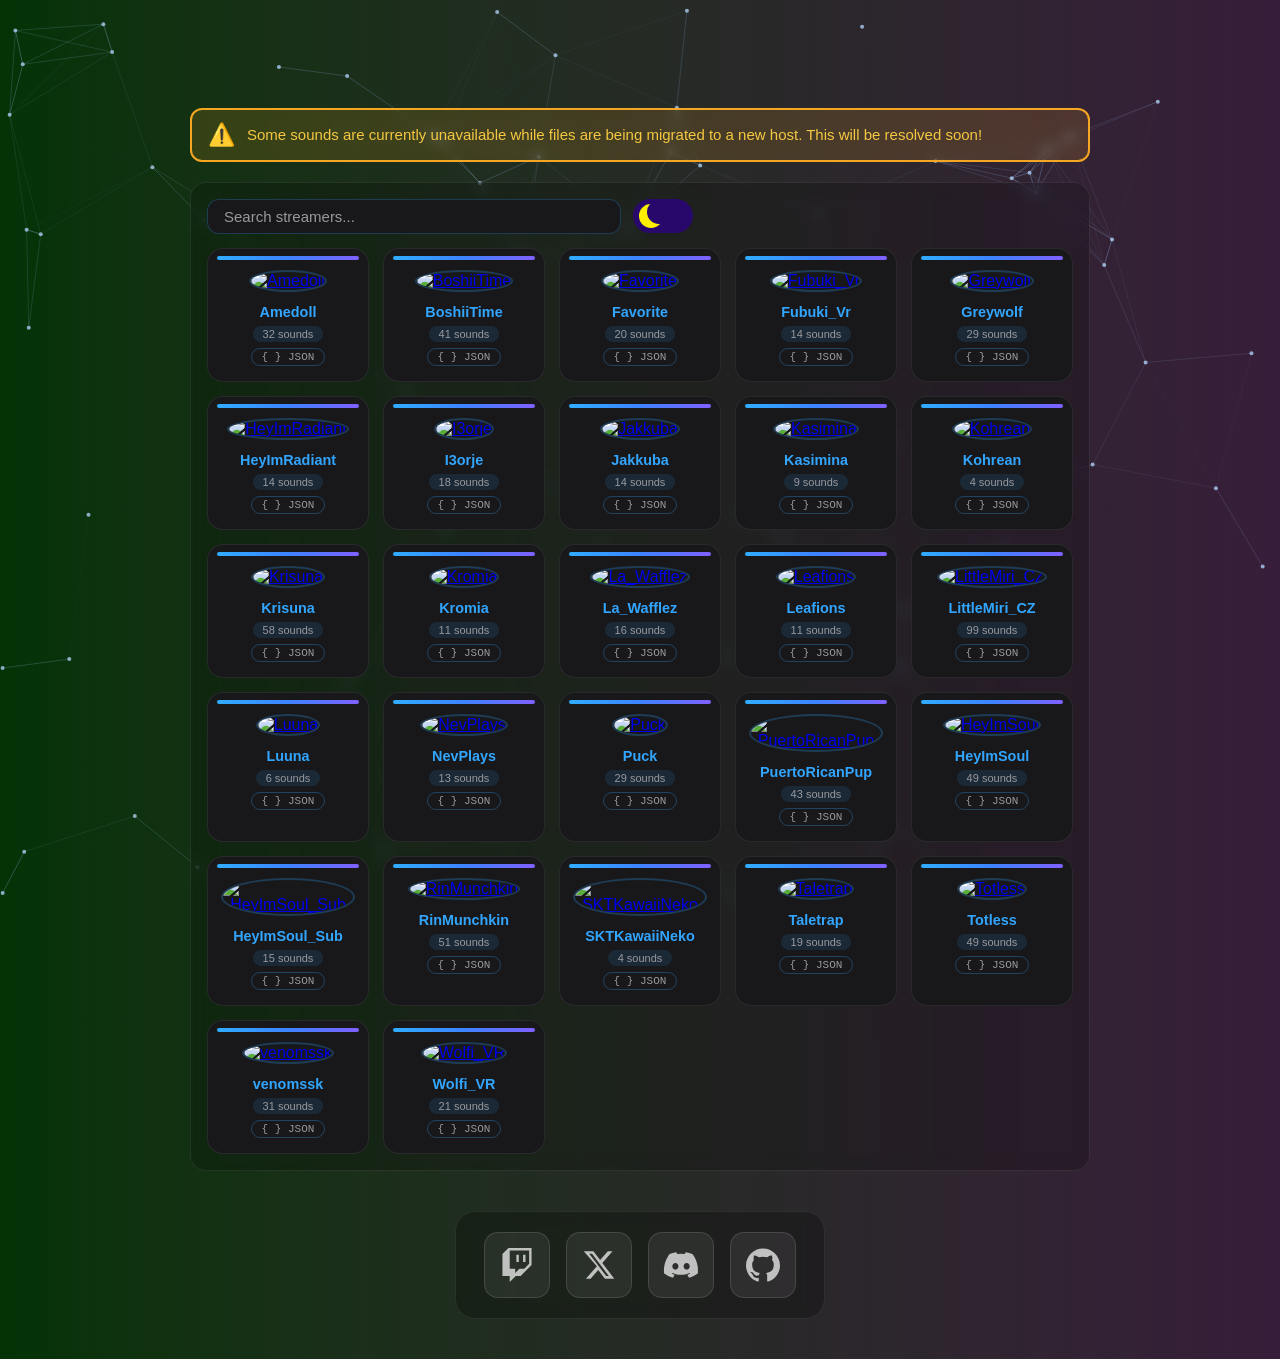
==== commit 67736e70: "fixed svgs" ====
--- a/index.html
+++ b/index.html
@@ -26,13 +26,34 @@
         <!-- Dynamic list — populated by display.js -->
         <div id="list"></div>
 
-        <!-- Contact -->
+        <!-- Social Links -->
         <div style="text-align:center; margin-top:40px;">
-            <a href="https://twitch.tv/windowsben" target="_blank" class="contact-card">
-                <!-- TODO: move this image to R2 -->
-                <img src="https://files.catbox.moe/c65dyt.png" alt="Contact Me"
-                     style="width:120px; height:auto; border-radius:12px; cursor:pointer;">
-            </a>
+            <div class="social-card">
+                <!-- Twitch -->
+                <a href="https://www.twitch.tv/WindowsBen" target="_blank" rel="noopener" class="socialContainer containerOne" title="Twitch">
+                    <svg class="socialSvg" viewBox="0 0 24 24" xmlns="http://www.w3.org/2000/svg">
+                        <path d="M11.571 4.714h1.715v5.143H11.57zm4.715 0H18v5.143h-1.714zM6 0L1.714 4.286v15.428h5.143V24l4.286-4.286h3.428L22.286 12V0zm14.571 11.143l-3.428 3.428h-3.429l-3 3v-3H6.857V1.714h13.714z"/>
+                    </svg>
+                </a>
+                <!-- X / Twitter -->
+                <a href="https://x.com/WindowsBen1" target="_blank" rel="noopener" class="socialContainer containerTwo" title="X (Twitter)">
+                    <svg class="socialSvg" viewBox="0 0 24 24" xmlns="http://www.w3.org/2000/svg">
+                        <path d="M18.244 2.25h3.308l-7.227 8.26 8.502 11.24H16.17l-4.714-6.231-5.401 6.231H2.746l7.73-8.835L1.254 2.25H8.08l4.713 6.231zm-1.161 17.52h1.833L7.084 4.126H5.117z"/>
+                    </svg>
+                </a>
+                <!-- Discord -->
+                <a href="https://discord.com/users/531864283584266258" target="_blank" rel="noopener" class="socialContainer containerThree" title="Discord">
+                    <svg class="socialSvg" viewBox="0 0 24 24" xmlns="http://www.w3.org/2000/svg">
+                        <path d="M20.317 4.492c-1.53-.69-3.17-1.2-4.885-1.49a.075.075 0 0 0-.079.036c-.21.369-.444.85-.608 1.23a18.566 18.566 0 0 0-5.487 0 12.36 12.36 0 0 0-.617-1.23A.077.077 0 0 0 8.562 3c-1.714.29-3.354.8-4.885 1.491a.07.07 0 0 0-.032.027C.533 9.093-.32 13.555.099 17.961a.08.08 0 0 0 .031.055 20.03 20.03 0 0 0 5.993 2.98.078.078 0 0 0 .084-.026c.462-.62.874-1.275 1.226-1.963.021-.04.001-.088-.041-.104a13.201 13.201 0 0 1-1.872-.878.075.075 0 0 1-.008-.125c.126-.093.252-.19.372-.287a.075.075 0 0 1 .078-.01c3.927 1.764 8.18 1.764 12.061 0a.075.075 0 0 1 .079.009c.12.098.245.195.372.288a.075.075 0 0 1-.006.125c-.598.344-1.22.635-1.873.877a.075.075 0 0 0-.041.105c.36.687.772 1.341 1.225 1.962a.077.077 0 0 0 .084.028 19.963 19.963 0 0 0 6.002-2.981.076.076 0 0 0 .032-.054c.5-5.094-.838-9.52-3.549-13.442a.06.06 0 0 0-.031-.028zM8.02 15.278c-1.182 0-2.157-1.069-2.157-2.38 0-1.312.956-2.38 2.157-2.38 1.21 0 2.176 1.077 2.157 2.38 0 1.312-.956 2.38-2.157 2.38zm7.975 0c-1.183 0-2.157-1.069-2.157-2.38 0-1.312.955-2.38 2.157-2.38 1.21 0 2.176 1.077 2.157 2.38 0 1.312-.946 2.38-2.157 2.38z"/>
+                    </svg>
+                </a>
+                <!-- GitHub -->
+                <a href="https://github.com/WindowsBen" target="_blank" rel="noopener" class="socialContainer containerFour" title="GitHub">
+                    <svg class="socialSvg" viewBox="0 0 24 24" xmlns="http://www.w3.org/2000/svg">
+                        <path d="M12 .297c-6.63 0-12 5.373-12 12 0 5.303 3.438 9.8 8.205 11.385.6.113.82-.258.82-.577 0-.285-.01-1.04-.015-2.04-3.338.724-4.042-1.61-4.042-1.61C4.422 18.07 3.633 17.7 3.633 17.7c-1.087-.744.084-.729.084-.729 1.205.084 1.838 1.236 1.838 1.236 1.07 1.835 2.809 1.305 3.495.998.108-.776.417-1.305.76-1.605-2.665-.3-5.466-1.332-5.466-5.93 0-1.31.465-2.38 1.235-3.22-.135-.303-.54-1.523.105-3.176 0 0 1.005-.322 3.3 1.23.96-.267 1.98-.399 3-.405 1.02.006 2.04.138 3 .405 2.28-1.552 3.285-1.23 3.285-1.23.645 1.653.24 2.873.12 3.176.765.84 1.23 1.91 1.23 3.22 0 4.61-2.805 5.625-5.475 5.92.42.36.81 1.096.81 2.22 0 1.606-.015 2.896-.015 3.286 0 .315.21.69.825.57C20.565 22.092 24 17.592 24 12.297c0-6.627-5.373-12-12-12"/>
+                    </svg>
+                </a>
+            </div>
         </div>
     </div>
 
